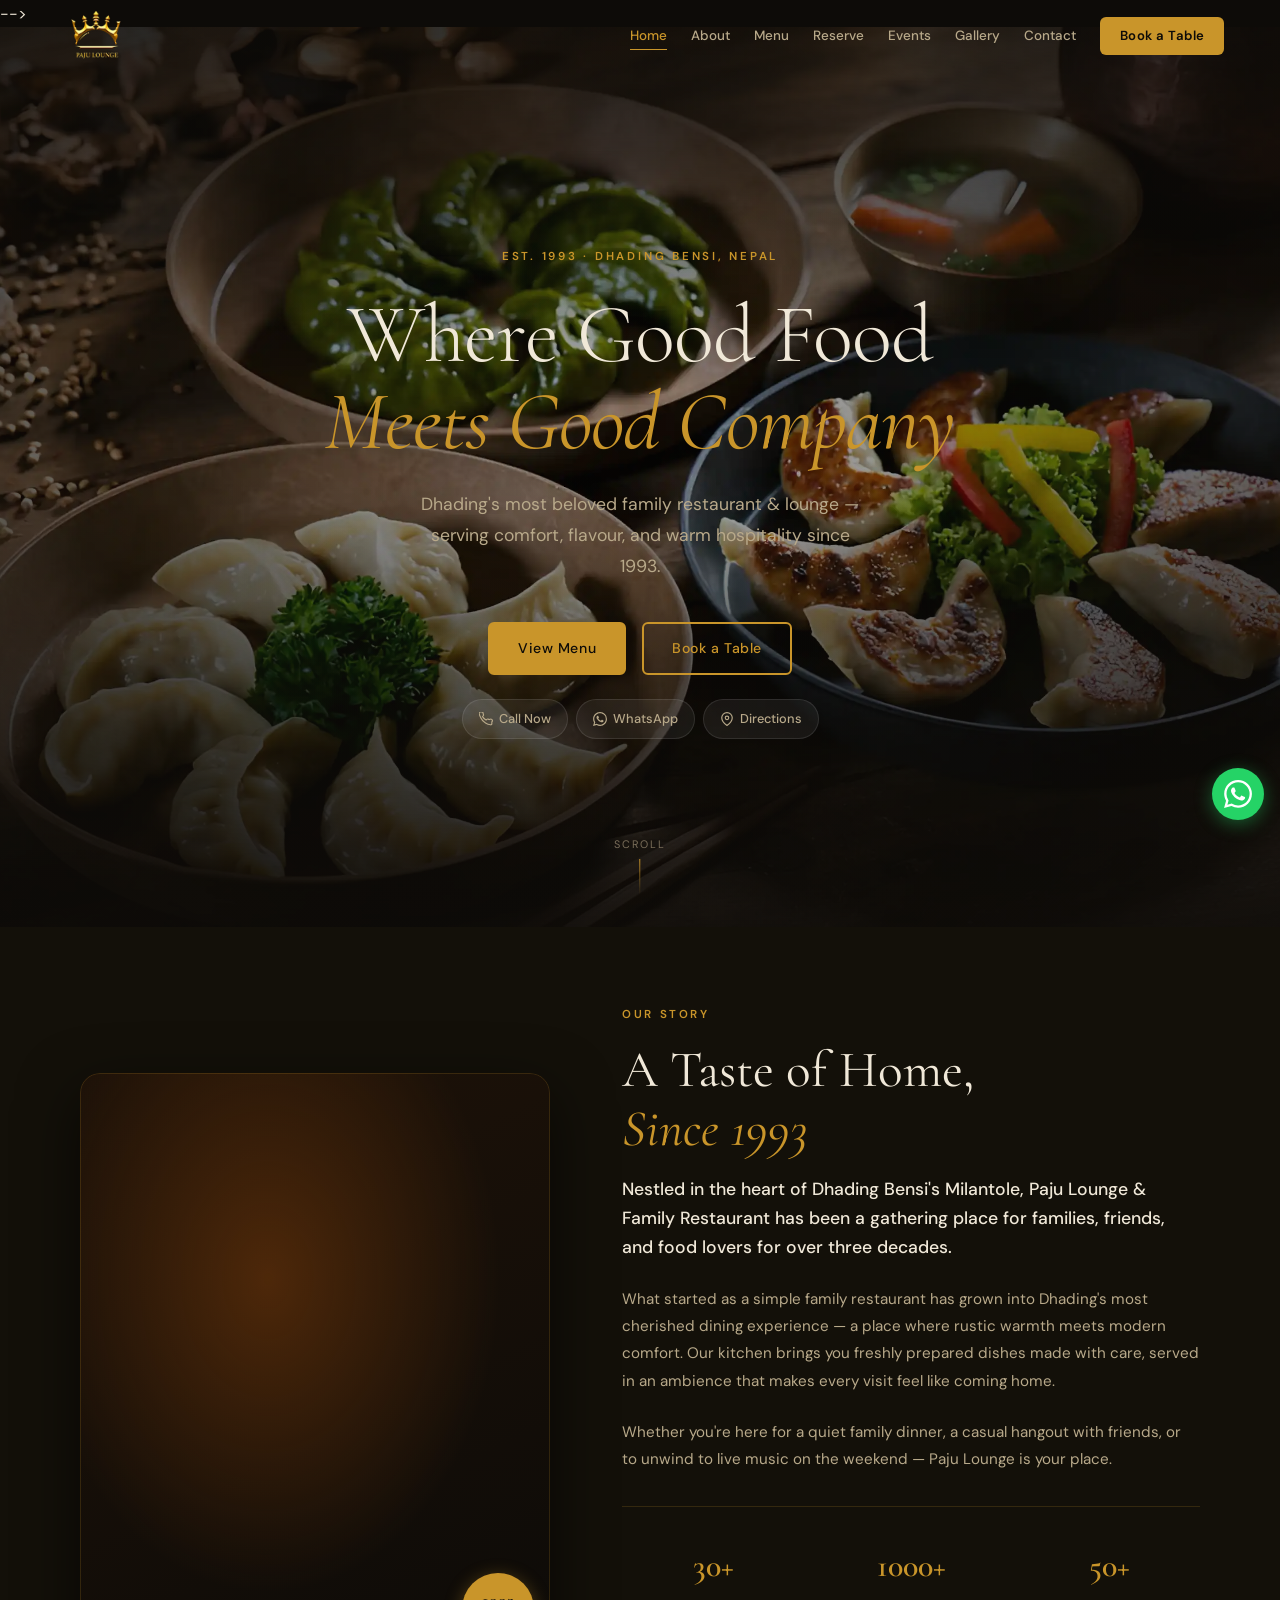
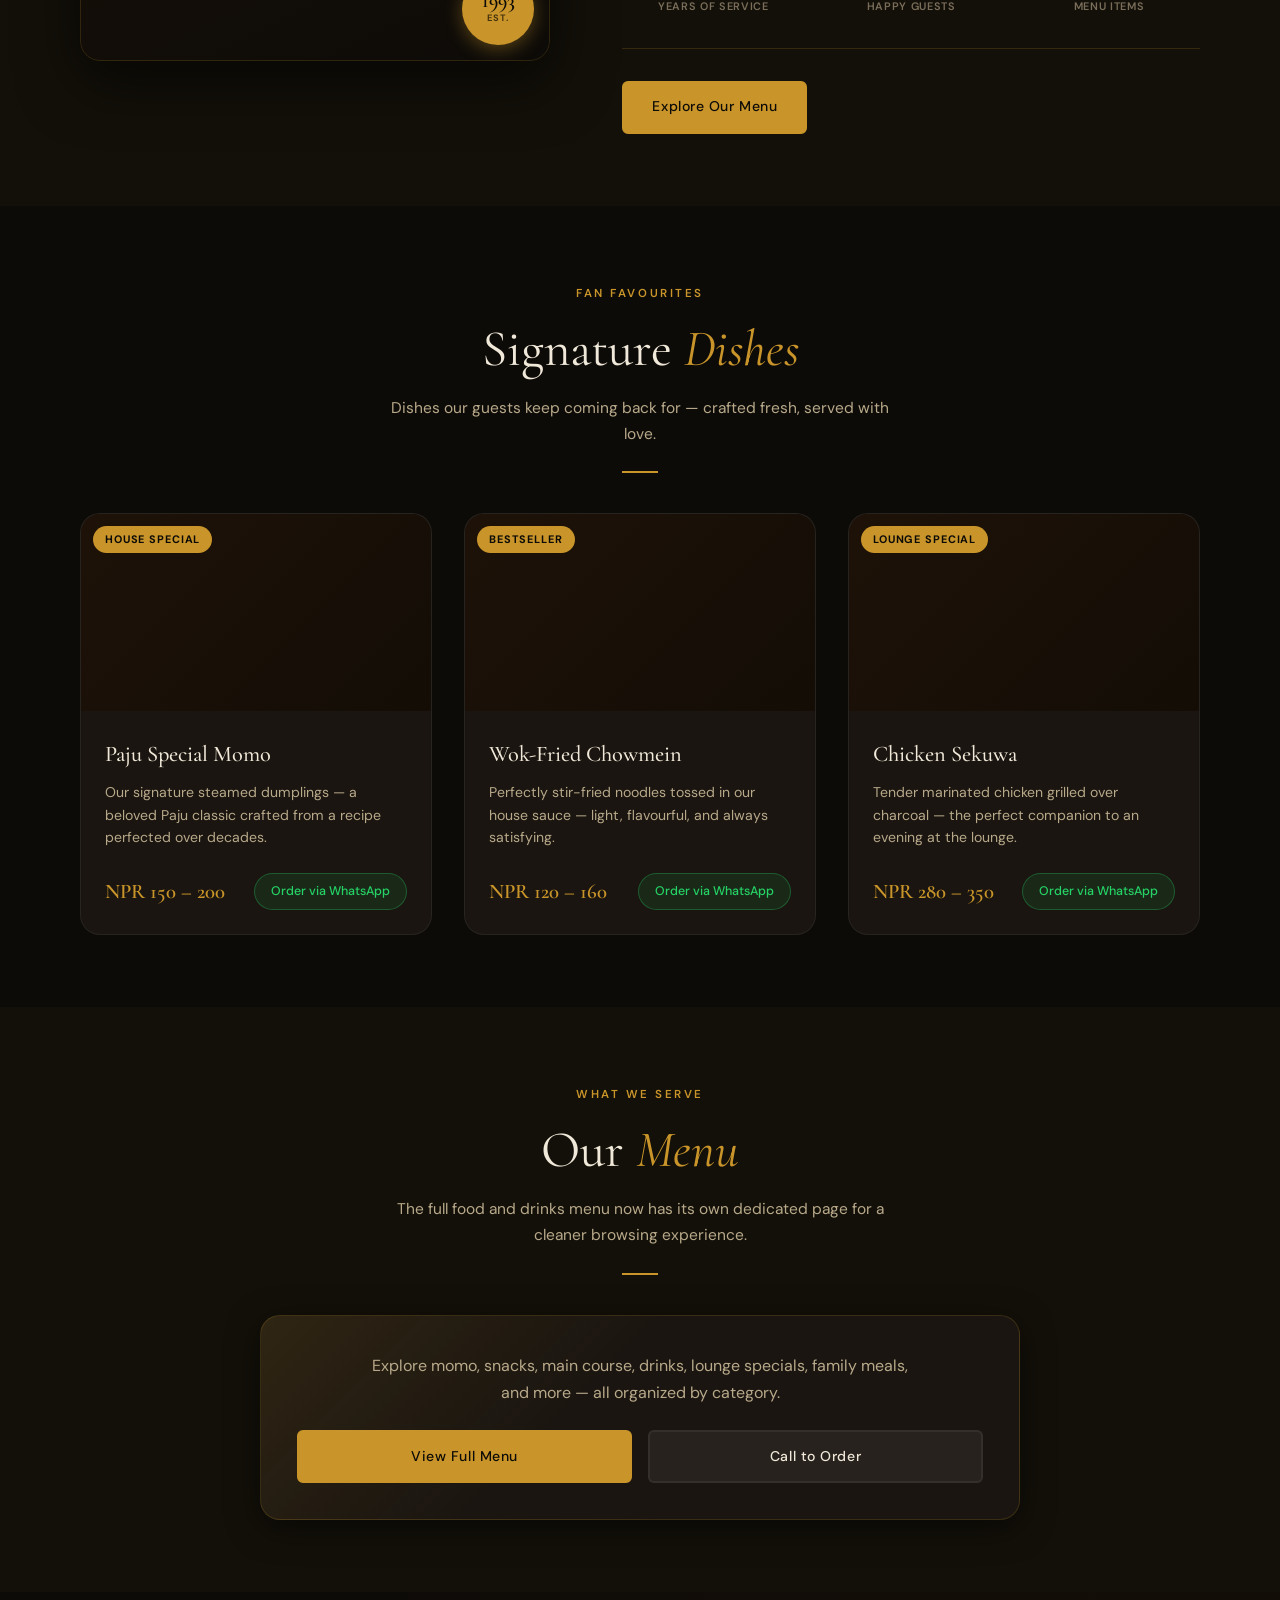
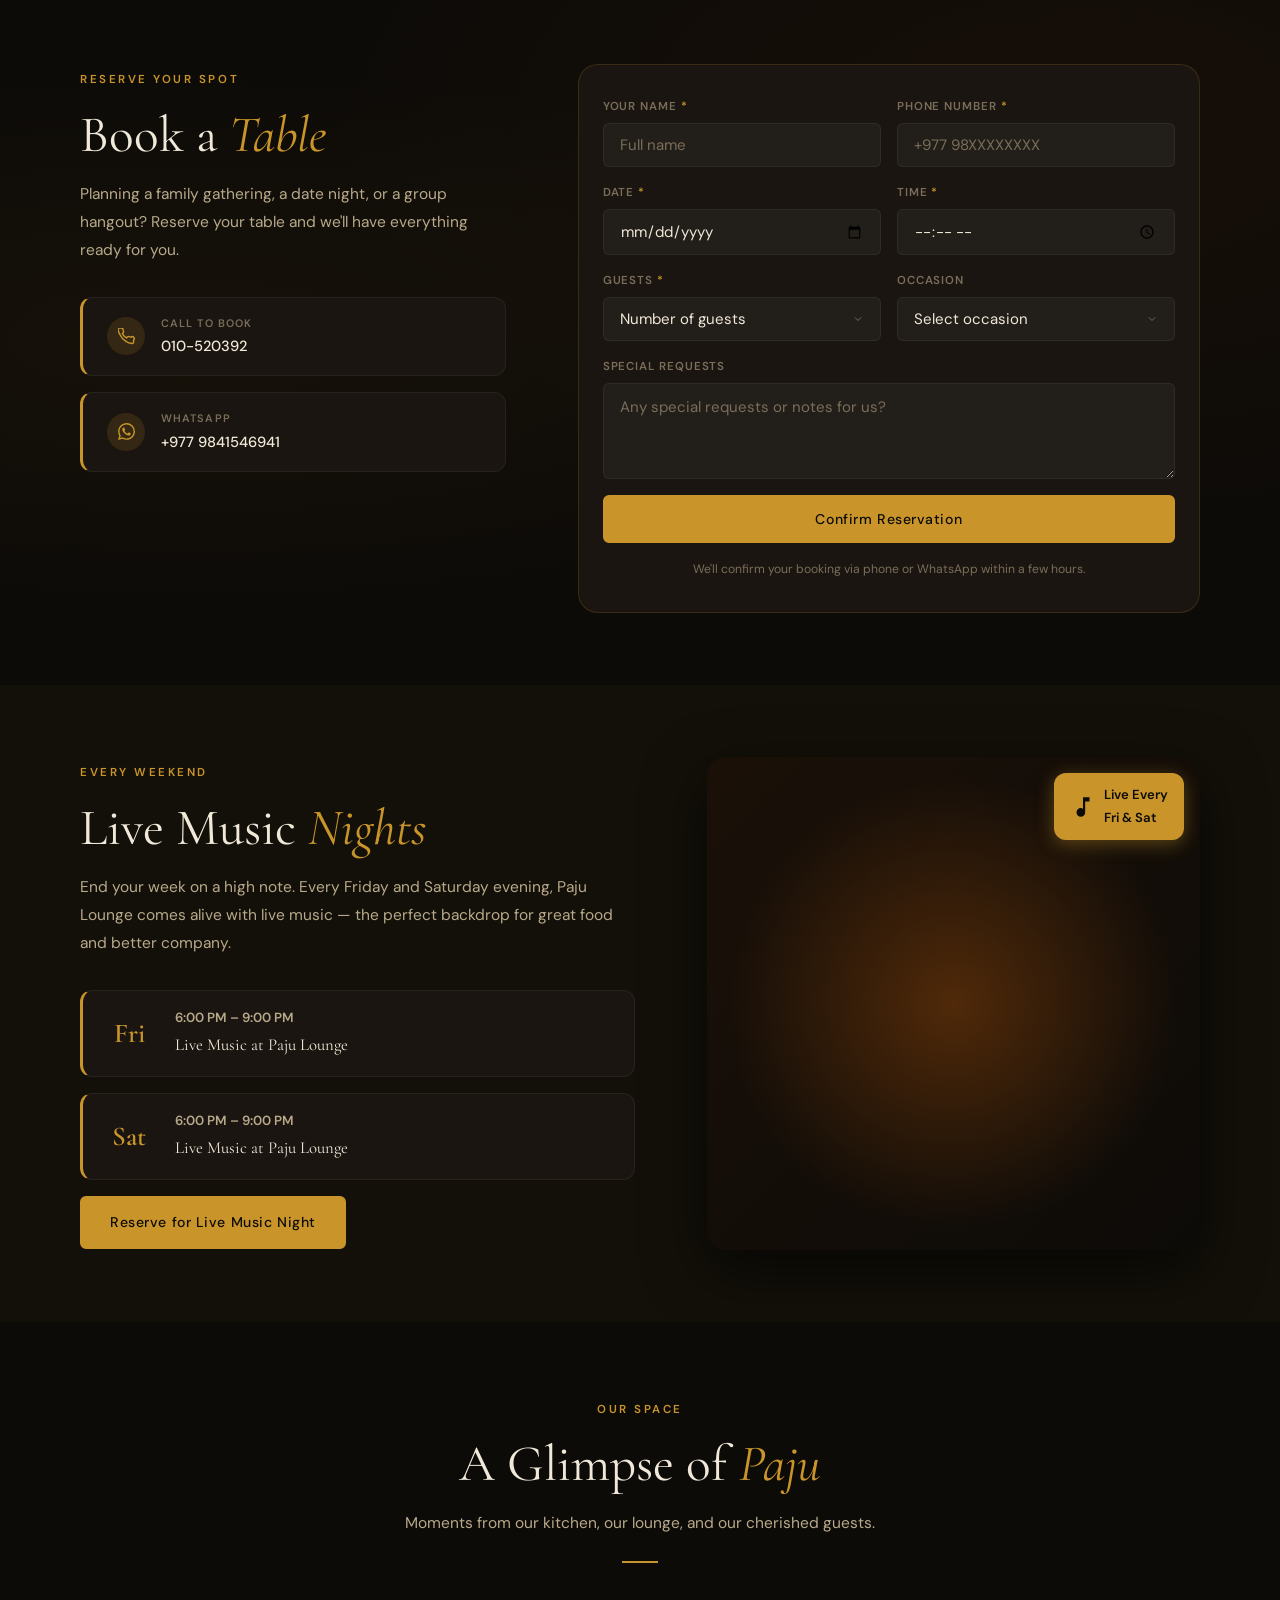
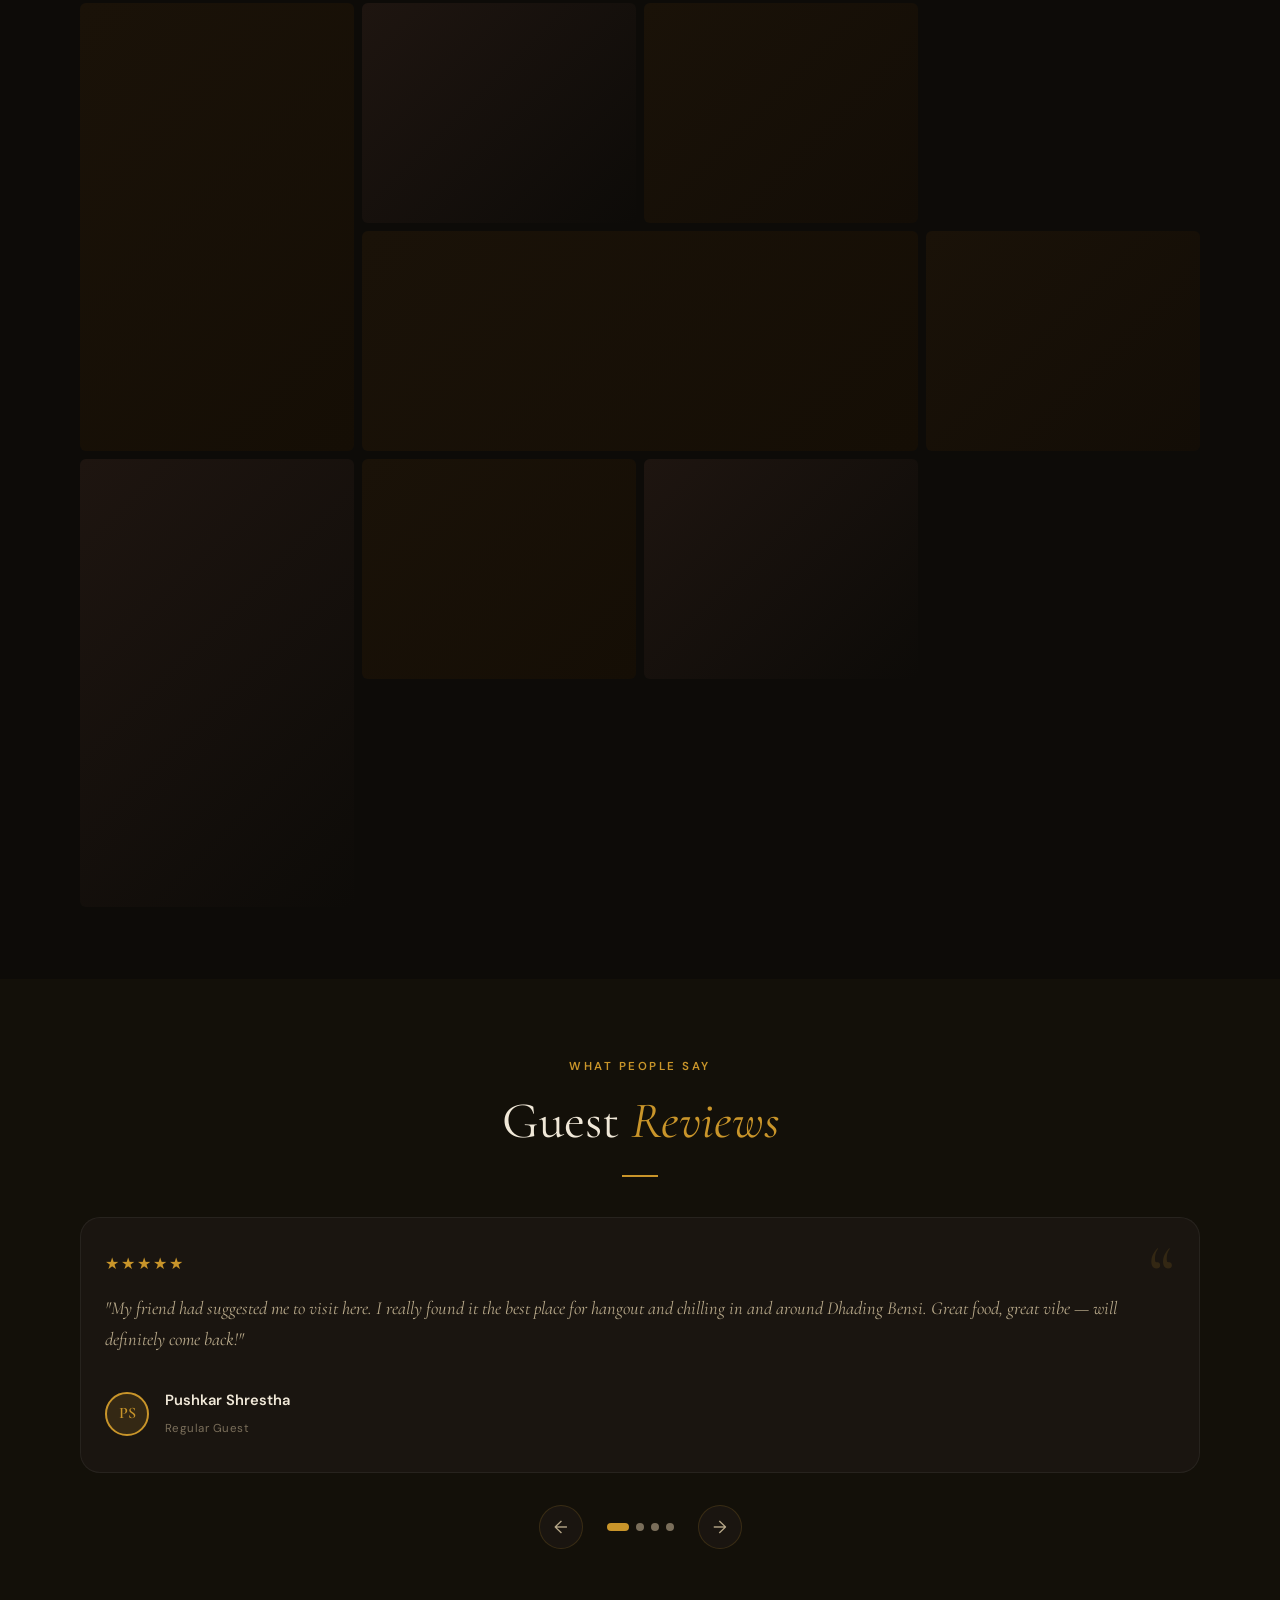
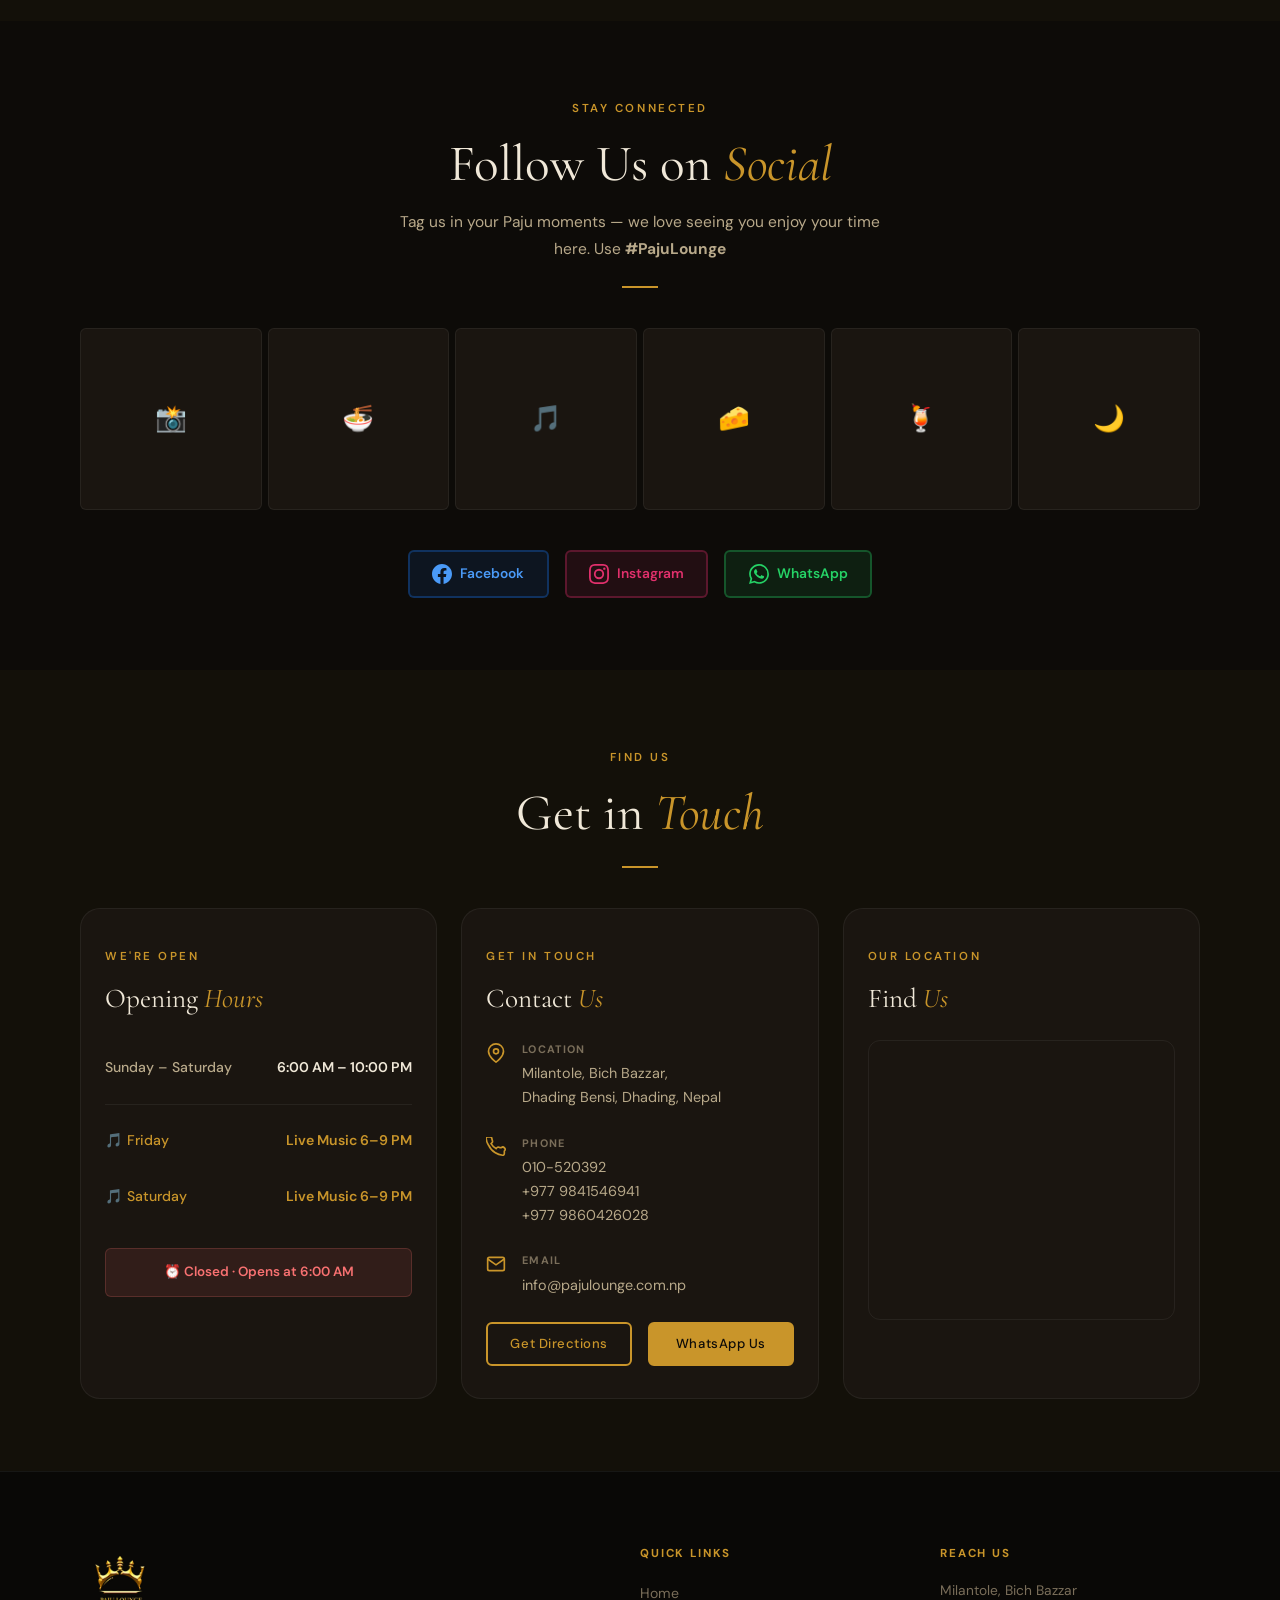
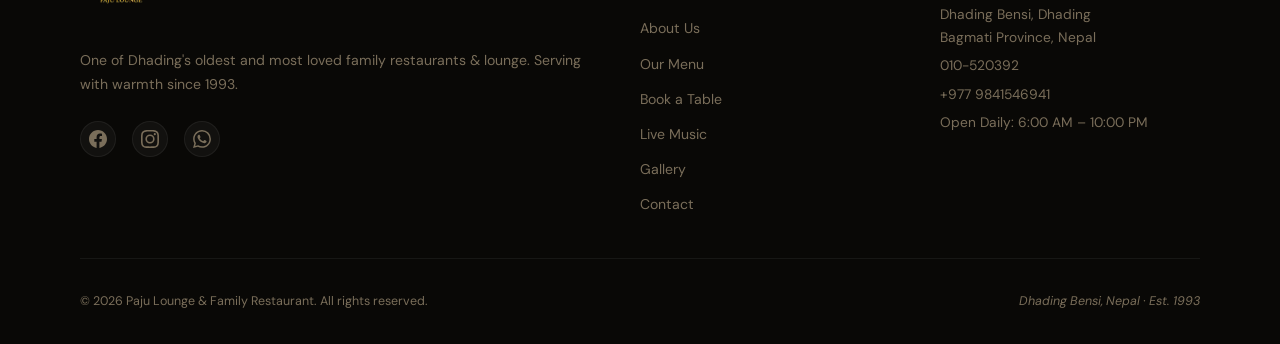
==== index.html @ 6b2f8adc "draft1" ====
<!doctype html>
<html lang="en">
  <head>
    <meta charset="UTF-8" />
    <meta name="viewport" content="width=device-width, initial-scale=1.0" />

    <!-- ═══ PRIMARY META ═══════════════════════════════════════ -->
    <title>Paju Lounge &amp; Family Restaurant | Dhading Bensi, Nepal</title>
    <meta
      name="description"
      content="Paju Lounge &amp; Family Restaurant — Dhading Bensi's most loved restaurant since 1993. Enjoy fresh momo, grilled specials, mocktails, and live music every Friday &amp; Saturday. Open daily 6 AM–10 PM."
    />
    <meta
      name="keywords"
      content="Paju Lounge, Paju Lounge Dhading, Dhading Bensi restaurant, best restaurant Dhading, family restaurant Nepal, momo Dhading Bensi, live music Dhading, lounge Dhading, restaurant near Dhading Besi, Paju restaurant Nepal"
    />
    <meta name="author" content="Paju Lounge &amp; Family Restaurant" />
    <meta
      name="robots"
      content="index, follow, max-image-preview:large, max-snippet:-1, max-video-preview:-1"
    />
    <meta name="googlebot" content="index, follow" />
    <link rel="canonical" href="https://pajulounge.com.np/" />

    <!-- ═══ GEO / LOCAL SEO ════════════════════════════════════ -->
    <meta name="geo.region" content="NP-BA" />
    <meta name="geo.placename" content="Dhading Bensi, Dhading, Nepal" />
    <meta name="geo.position" content="27.9120164;84.8929148" />
    <meta name="ICBM" content="27.9120164, 84.8929148" />

    <!-- ═══ OPEN GRAPH (Facebook, WhatsApp, LinkedIn) ══════════ -->
    <meta property="og:type" content="restaurant" />
    <meta
      property="og:site_name"
      content="Paju Lounge &amp; Family Restaurant"
    />
    <meta
      property="og:title"
      content="Paju Lounge &amp; Family Restaurant | Dhading Bensi, Nepal"
    />
    <meta
      property="og:description"
      content="Dhading Bensi's most loved restaurant since 1993. Fresh momo, grilled specials, mocktails &amp; live music every Friday &amp; Saturday. Open daily 6 AM–10 PM."
    />
    <meta property="og:url" content="https://pajulounge.com.np/" />
    <meta
      property="og:image"
      content="https://pajulounge.com.np/assets/logo/heromomo.webp"
    />
    <meta property="og:image:width" content="1200" />
    <meta property="og:image:height" content="630" />
    <meta
      property="og:image:alt"
      content="Paju Lounge &amp; Family Restaurant — fresh momo and food"
    />
    <meta property="og:locale" content="en_US" />

    <!-- ═══ TWITTER / X CARD ═══════════════════════════════════ -->
    <meta name="twitter:card" content="summary_large_image" />
    <meta
      name="twitter:title"
      content="Paju Lounge &amp; Family Restaurant | Dhading Bensi, Nepal"
    />
    <meta
      name="twitter:description"
      content="Dhading Bensi's most loved restaurant since 1993. Fresh momo, live music Fri &amp; Sat. Open daily 6 AM–10 PM."
    />
    <meta
      name="twitter:image"
      content="https://pajulounge.com.np/assets/logo/heromomo.webp"
    />
    <meta
      name="twitter:image:alt"
      content="Paju Lounge &amp; Family Restaurant food"
    />

    <!-- ═══ FAVICON ════════════════════════════════════════════ -->

    <link
      rel="apple-touch-icon"
      sizes="180x180"
      href="/assets/favicon/apple-touch-icon.png"
    />
    -->
    <link
      rel="icon"
      type="image/png"
      sizes="32x32"
      href="/assets/favicon/favicon-96x96.png"
    />
    <link
      rel="icon"
      type="image/png"
      sizes="16x16"
      href="/assets/favicon/favicon-96x96.png"
    />
    <link rel="manifest" href="/assets/favicon/site.webmanifest" />
    <meta name="theme-color" content="#c9952a" />

    <!-- ═══ STRUCTURED DATA — LOCAL BUSINESS + RESTAURANT ══════ -->
    <script type="application/ld+json">
      {
        "@context": "https://schema.org",
        "@type": ["Restaurant", "FoodEstablishment", "LocalBusiness"],
        "@id": "https://pajulounge.com.np/#restaurant",
        "name": "Paju Lounge & Family Restaurant",
        "alternateName": "Paju Lounge",
        "description": "One of Dhading Bensi's oldest and most loved family restaurants and lounges, established in 1993. Serving fresh momo, grilled specials, mocktails, and live music every Friday and Saturday.",
        "url": "https://pajulounge.com.np/",
        "logo": "https://pajulounge.com.np/assets/logo/PAJUGOLD.webp",
        "image": ["https://pajulounge.com.np/assets/logo/heromomo.webp"],
        "foundingDate": "1993",
        "priceRange": "NPR 40 - NPR 800",
        "currenciesAccepted": "NPR",
        "paymentAccepted": "Cash",
        "servesCuisine": ["Nepali", "Continental", "Chinese", "Fast Food"],
        "hasMenu": "https://pajulounge.com.np/menu.html",
        "telephone": ["+977-10-520392", "+977-9841546941", "+977-9860426028"],
        "email": "info@pajulounge.com.np",
        "address": {
          "@type": "PostalAddress",
          "streetAddress": "Milantole, Bich Bazzar",
          "addressLocality": "Dhading Bensi",
          "addressRegion": "Bagmati Province",
          "addressCountry": "NP",
          "postalCode": "45300"
        },
        "geo": {
          "@type": "GeoCoordinates",
          "latitude": 27.9120164,
          "longitude": 84.8929148
        },
        "openingHoursSpecification": [
          {
            "@type": "OpeningHoursSpecification",
            "dayOfWeek": [
              "Sunday",
              "Monday",
              "Tuesday",
              "Wednesday",
              "Thursday",
              "Friday",
              "Saturday"
            ],
            "opens": "06:00",
            "closes": "22:00"
          }
        ],
        "specialOpeningHoursSpecification": [
          {
            "@type": "OpeningHoursSpecification",
            "name": "Live Music Night",
            "dayOfWeek": ["Friday", "Saturday"],
            "opens": "18:00",
            "closes": "21:00"
          }
        ],
        "amenityFeature": [
          {
            "@type": "LocationFeatureSpecification",
            "name": "Live Music",
            "value": true
          },
          {
            "@type": "LocationFeatureSpecification",
            "name": "Lounge Area",
            "value": true
          },
          {
            "@type": "LocationFeatureSpecification",
            "name": "Family Friendly",
            "value": true
          },
          {
            "@type": "LocationFeatureSpecification",
            "name": "Outdoor Seating",
            "value": false
          },
          {
            "@type": "LocationFeatureSpecification",
            "name": "Hookah",
            "value": true
          },
          {
            "@type": "LocationFeatureSpecification",
            "name": "Takeaway",
            "value": true
          }
        ],
        "sameAs": [
          "https://www.facebook.com/pajuloungandfamilyrestaurant/",
          "https://www.instagram.com/pajulounge",
          "https://goo.gl/maps/ePEhKvPcNPyScgJG9"
        ],
        "aggregateRating": {
          "@type": "AggregateRating",
          "ratingValue": "4.5",
          "reviewCount": "4",
          "bestRating": "5",
          "worstRating": "1"
        },
        "review": [
          {
            "@type": "Review",
            "author": { "@type": "Person", "name": "Pushkar Shrestha" },
            "reviewRating": {
              "@type": "Rating",
              "ratingValue": "5",
              "bestRating": "5"
            },
            "reviewBody": "The best place for hangout and chilling in and around Dhading Bensi. Great food, great vibe."
          },
          {
            "@type": "Review",
            "author": { "@type": "Person", "name": "Kumar Dhakal" },
            "reviewRating": {
              "@type": "Rating",
              "ratingValue": "5",
              "bestRating": "5"
            },
            "reviewBody": "Awesome place, awesome food. The momo here is absolutely the best in Dhading!"
          },
          {
            "@type": "Review",
            "author": { "@type": "Person", "name": "Abanish Giri" },
            "reviewRating": {
              "@type": "Rating",
              "ratingValue": "5",
              "bestRating": "5"
            },
            "reviewBody": "Enjoyed the food and great service! The live music on Friday evenings is a lovely touch."
          },
          {
            "@type": "Review",
            "author": { "@type": "Person", "name": "Bijay Sharma" },
            "reviewRating": {
              "@type": "Rating",
              "ratingValue": "4",
              "bestRating": "5"
            },
            "reviewBody": "One of the best restaurants in Dhading Bensi. Food quality has been consistently great over the years."
          }
        ]
      }
    </script>

    <!-- ═══ BREADCRUMB STRUCTURED DATA ═══════════════════════ -->
    <script type="application/ld+json">
      {
        "@context": "https://schema.org",
        "@type": "BreadcrumbList",
        "itemListElement": [
          {
            "@type": "ListItem",
            "position": 1,
            "name": "Home",
            "item": "https://pajulounge.com.np/"
          }
        ]
      }
    </script>

    <!-- ═══ FONTS ══════════════════════════════════════════════ -->
    <link rel="preconnect" href="https://fonts.googleapis.com" />
    <link rel="preconnect" href="https://fonts.gstatic.com" crossorigin />
    <link
      href="https://fonts.googleapis.com/css2?family=Cormorant+Garamond:ital,wght@0,300;0,400;0,500;0,600;0,700;1,300;1,400;1,500&family=DM+Sans:opsz,wght@9..40,300;9..40,400;9..40,500;9..40,600&display=swap"
      rel="stylesheet"
    />
    <!-- Hero image preload for faster LCP -->
    <link
      rel="preload"
      as="image"
      href="./assets/logo/heromomo.webp"
      fetchpriority="high"
    />
    <link rel="stylesheet" href="style.css" />

    <!-- Web App Manifest -->
    <link rel="manifest" href="/site.webmanifest" />
    <meta name="theme-color" content="#c9952a" />

    <!-- ═══ FAQ STRUCTURED DATA ═══════════════════════════════ -->
    <!-- Google can display these Q&As directly in search results -->
    <script type="application/ld+json">
      {
        "@context": "https://schema.org",
        "@type": "FAQPage",
        "mainEntity": [
          {
            "@type": "Question",
            "name": "Where is Paju Lounge located?",
            "acceptedAnswer": {
              "@type": "Answer",
              "text": "Paju Lounge & Family Restaurant is located at Milantole, Bich Bazzar, Dhading Bensi, Dhading, Nepal — in the heart of the main bazaar area."
            }
          },
          {
            "@type": "Question",
            "name": "What are the opening hours of Paju Lounge?",
            "acceptedAnswer": {
              "@type": "Answer",
              "text": "Paju Lounge is open daily from 6:00 AM to 10:00 PM, seven days a week."
            }
          },
          {
            "@type": "Question",
            "name": "Does Paju Lounge have live music?",
            "acceptedAnswer": {
              "@type": "Answer",
              "text": "Yes! Paju Lounge features live music every Friday and Saturday evening from 6:00 PM to 9:00 PM."
            }
          },
          {
            "@type": "Question",
            "name": "How can I reserve a table at Paju Lounge?",
            "acceptedAnswer": {
              "@type": "Answer",
              "text": "You can reserve a table by calling 010-520392 or +977 9841546941, or by sending a WhatsApp message to +977 9841546941."
            }
          },
          {
            "@type": "Question",
            "name": "Does Paju Lounge offer takeaway?",
            "acceptedAnswer": {
              "@type": "Answer",
              "text": "Yes, Paju Lounge offers takeaway. You can order by calling 010-520392 or via WhatsApp at +977 9841546941."
            }
          },
          {
            "@type": "Question",
            "name": "What food does Paju Lounge serve?",
            "acceptedAnswer": {
              "@type": "Answer",
              "text": "Paju Lounge serves a wide variety of food including momo (steamed, fried, C-momo), chowmein, thukpa, grilled chicken, chicken sekuwa, khaja sets, mocktails, cold coffee, ice cream, and more."
            }
          },
          {
            "@type": "Question",
            "name": "How long has Paju Lounge been open?",
            "acceptedAnswer": {
              "@type": "Answer",
              "text": "Paju Lounge & Family Restaurant was established in 1993, making it one of the oldest and most loved restaurants in Dhading Bensi with over 30 years of service."
            }
          }
        ]
      }
    </script>
  </head>
  <body>
    <!-- ═══════════════════════════════════════════
       PAGE LOADER
  ═══════════════════════════════════════════ -->
    <div class="page-loader" id="pageLoader" aria-hidden="true" role="status">
      <div class="loader-inner">
        <div class="loader-food-ring">
          <div class="loader-icon" style="--i: 0; --start: 0deg">
            <span class="loader-icon-emoji" style="--i: 0; --start: 0deg"
              >🍜</span
            >
          </div>
          <div class="loader-icon" style="--i: 1; --start: 60deg">
            <span class="loader-icon-emoji" style="--i: 1; --start: 60deg"
              >🥟</span
            >
          </div>
          <div class="loader-icon" style="--i: 2; --start: 120deg">
            <span class="loader-icon-emoji" style="--i: 2; --start: 120deg"
              >🍗</span
            >
          </div>
          <div class="loader-icon" style="--i: 3; --start: 180deg">
            <span class="loader-icon-emoji" style="--i: 3; --start: 180deg"
              >🍹</span
            >
          </div>
          <div class="loader-icon" style="--i: 4; --start: 240deg">
            <span class="loader-icon-emoji" style="--i: 4; --start: 240deg"
              >🍕</span
            >
          </div>
          <div class="loader-icon" style="--i: 5; --start: 300deg">
            <span class="loader-icon-emoji" style="--i: 5; --start: 300deg"
              >🧆</span
            >
          </div>
        </div>
        <p class="loader-tagline">Preparing something delicious&hellip;</p>
      </div>
    </div>

    <!-- ═══════════════════════════════════════════
       NAVBAR
  ═══════════════════════════════════════════ -->
    <header class="navbar" id="navbar">
      <div class="nav-container">
        <a href="#home" class="nav-logo" aria-label="Paju Lounge Home">
          <img
            src="./assets/logo/PAJUGOLD.webp"
            alt="Paju Lounge"
            class="nav-logo-img"
          />
        </a>

        <nav class="nav-links" id="navLinks" aria-label="Main navigation">
          <a href="#home" class="nav-link">Home</a>
          <a href="#about" class="nav-link">About</a>
          <a href="menu.html" class="nav-link">Menu</a>
          <a href="#reserve" class="nav-link">Reserve</a>
          <a href="#events" class="nav-link">Events</a>
          <a href="#gallery" class="nav-link">Gallery</a>
          <a href="#contact" class="nav-link">Contact</a>
          <a href="#reserve" class="nav-cta-btn">Book a Table</a>
        </nav>

        <button
          class="hamburger"
          id="hamburger"
          aria-label="Open menu"
          aria-expanded="false"
          aria-controls="mobileNav"
        >
          <span></span><span></span><span></span>
        </button>
      </div>
    </header>

    <!-- Mobile Full-Screen Nav -->
    <div
      class="mobile-nav"
      id="mobileNav"
      aria-hidden="true"
      role="dialog"
      aria-label="Mobile navigation"
    >
      <button
        class="mobile-nav-close"
        id="mobileNavClose"
        aria-label="Close menu"
      >
        &#10005;
      </button>
      <nav class="mobile-nav-links" aria-label="Mobile navigation">
        <a href="#home" class="mobile-link">Home</a>
        <a href="#about" class="mobile-link">About</a>
        <a href="menu.html" class="mobile-link">Menu</a>
        <a href="#reserve" class="mobile-link">Reserve</a>
        <a href="#events" class="mobile-link">Events</a>
        <a href="#gallery" class="mobile-link">Gallery</a>
        <a href="#contact" class="mobile-link">Contact</a>
        <a href="#reserve" class="mobile-cta-btn">Book a Table</a>
      </nav>
    </div>

    <!-- ═══════════════════════════════════════════
       HERO
  ═══════════════════════════════════════════ -->
    <section class="hero" id="home">
      <div class="hero-bg">
        <div class="hero-img-placeholder" aria-hidden="true"></div>
        <img
          src="./assets/logo/heromomo.webp"
          alt="Paju Lounge food"
          class="hero-img"
          fetchpriority="high"
        />
      </div>
      <div class="hero-overlay" aria-hidden="true"></div>

      <div class="hero-content">
        <p class="hero-eyebrow anim-up">
          Est. 1993 &middot; Dhading Bensi, Nepal
        </p>
        <h1 class="hero-title anim-up anim-d1">
          Where Good Food<br /><em>Meets Good Company</em>
        </h1>
        <p class="hero-subtitle anim-up anim-d2">
          Dhading's most beloved family restaurant &amp; lounge — serving
          comfort, flavour, and warm hospitality since 1993.
        </p>
        <div class="hero-actions anim-up anim-d3">
          <a href="menu.html" class="btn btn-primary">View Menu</a>
          <a href="#reserve" class="btn btn-outline">Book a Table</a>
        </div>
        <div class="hero-quick-actions anim-up anim-d4">
          <a href="tel:+97710520392" class="quick-btn">
            <svg
              viewBox="0 0 24 24"
              fill="none"
              stroke="currentColor"
              stroke-width="2"
              aria-hidden="true"
            >
              <path
                d="M22 16.92v3a2 2 0 01-2.18 2 19.79 19.79 0 01-8.63-3.07A19.5 19.5 0 013.07 9.81 19.79 19.79 0 01.02 1.2 2 2 0 012 .02h3a2 2 0 012 1.72c.127.96.361 1.903.7 2.81a2 2 0 01-.45 2.11L6.09 7.91a16 16 0 006 6l1.27-1.27a2 2 0 012.11-.45c.907.339 1.85.573 2.81.7A2 2 0 0122 16.92z"
              />
            </svg>
            Call Now
          </a>
          <a
            href="https://wa.me/9779841546941"
            target="_blank"
            rel="noopener noreferrer"
            class="quick-btn quick-btn--wa"
          >
            <svg viewBox="0 0 24 24" fill="currentColor" aria-hidden="true">
              <path
                d="M17.472 14.382c-.297-.149-1.758-.867-2.03-.967-.273-.099-.471-.148-.67.15-.197.297-.767.966-.94 1.164-.173.199-.347.223-.644.075-.297-.15-1.255-.463-2.39-1.475-.883-.788-1.48-1.761-1.653-2.059-.173-.297-.018-.458.13-.606.134-.133.298-.347.446-.52.149-.174.198-.298.298-.497.099-.198.05-.371-.025-.52-.075-.149-.669-1.612-.916-2.207-.242-.579-.487-.5-.669-.51-.173-.008-.371-.01-.57-.01-.198 0-.52.074-.792.372-.272.297-1.04 1.016-1.04 2.479 0 1.462 1.065 2.875 1.213 3.074.149.198 2.096 3.2 5.077 4.487.709.306 1.262.489 1.694.625.712.227 1.36.195 1.871.118.571-.085 1.758-.719 2.006-1.413.248-.694.248-1.289.173-1.413-.074-.124-.272-.198-.57-.347m-5.421 7.403h-.004a9.87 9.87 0 01-5.031-1.378l-.361-.214-3.741.982.998-3.648-.235-.374a9.86 9.86 0 01-1.51-5.26c.001-5.45 4.436-9.884 9.888-9.884 2.64 0 5.122 1.03 6.988 2.898a9.825 9.825 0 012.893 6.994c-.003 5.45-4.437 9.884-9.885 9.884m8.413-18.297A11.815 11.815 0 0012.05 0C5.495 0 .16 5.335.157 11.892c0 2.096.547 4.142 1.588 5.945L.057 24l6.305-1.654a11.882 11.882 0 005.683 1.448h.005c6.554 0 11.890-5.335 11.893-11.893a11.821 11.821 0 00-3.48-8.413z"
              />
            </svg>
            WhatsApp
          </a>
          <a
            href="https://goo.gl/maps/ePEhKvPcNPyScgJG9"
            target="_blank"
            rel="noopener noreferrer"
            class="quick-btn"
          >
            <svg
              viewBox="0 0 24 24"
              fill="none"
              stroke="currentColor"
              stroke-width="2"
              aria-hidden="true"
            >
              <path d="M21 10c0 7-9 13-9 13s-9-6-9-13a9 9 0 0118 0z" />
              <circle cx="12" cy="10" r="3" />
            </svg>
            Directions
          </a>
        </div>
      </div>

      <div class="hero-scroll-hint" aria-hidden="true">
        <span>Scroll</span>
        <div class="scroll-line"></div>
      </div>
    </section>

    <!-- ═══════════════════════════════════════════
       ABOUT
  ═══════════════════════════════════════════ -->
    <section
      class="section about-section"
      id="about"
      aria-label="About Paju Lounge"
    >
      <div class="container">
        <div class="about-grid">
          <div class="about-image-col reveal-left">
            <div class="about-img-frame">
              <!--
              REPLACE: <img src="images/aboutbg.jpeg" alt="Paju Lounge interior" class="about-img" />
            -->
              <div class="about-img-placeholder" aria-hidden="true"></div>
              <div class="about-badge" aria-label="Established 1993">
                <span class="badge-year">1993</span>
                <span class="badge-label">Est.</span>
              </div>
            </div>
          </div>

          <div class="about-text-col reveal-right">
            <p class="section-eyebrow">Our Story</p>
            <h2 class="section-title">
              A Taste of Home,<br /><em>Since 1993</em>
            </h2>
            <p class="about-lead">
              Nestled in the heart of Dhading Bensi's Milantole, Paju Lounge
              &amp; Family Restaurant has been a gathering place for families,
              friends, and food lovers for over three decades.
            </p>
            <p class="about-body">
              What started as a simple family restaurant has grown into
              Dhading's most cherished dining experience — a place where rustic
              warmth meets modern comfort. Our kitchen brings you freshly
              prepared dishes made with care, served in an ambience that makes
              every visit feel like coming home.
            </p>
            <p class="about-body">
              Whether you're here for a quiet family dinner, a casual hangout
              with friends, or to unwind to live music on the weekend — Paju
              Lounge is your place.
            </p>
            <div class="about-stats">
              <div class="stat">
                <span class="stat-num" data-target="30">0</span
                ><span class="stat-suffix">+</span>
                <span class="stat-label">Years of Service</span>
              </div>
              <div class="stat">
                <span class="stat-num" data-target="1000">0</span
                ><span class="stat-suffix">+</span>
                <span class="stat-label">Happy Guests</span>
              </div>
              <div class="stat">
                <span class="stat-num" data-target="50">0</span
                ><span class="stat-suffix">+</span>
                <span class="stat-label">Menu Items</span>
              </div>
            </div>
            <a href="menu.html" class="btn btn-primary">Explore Our Menu</a>
          </div>
        </div>
      </div>
    </section>

    <!-- ═══════════════════════════════════════════
       SIGNATURE DISHES
  ═══════════════════════════════════════════ -->
    <section class="section signature-section" id="signature">
      <div class="container">
        <div class="section-header reveal-up">
          <p class="section-eyebrow">Fan Favourites</p>
          <h2 class="section-title">Signature <em>Dishes</em></h2>
          <p class="section-desc">
            Dishes our guests keep coming back for — crafted fresh, served with
            love.
          </p>
        </div>

        <div class="signature-grid">
          <article class="sig-card reveal-up anim-d1">
            <div class="sig-card-img">
              <!-- REPLACE: <img src="images/paju-momo.jpg" alt="Paju Special Momo" class="sig-img" /> -->
              <div class="sig-img-placeholder" aria-hidden="true"></div>
              <span class="sig-tag">House Special</span>
            </div>
            <div class="sig-card-body">
              <h3 class="sig-name">Paju Special Momo</h3>
              <p class="sig-desc">
                Our signature steamed dumplings — a beloved Paju classic crafted
                from a recipe perfected over decades.
              </p>
              <div class="sig-footer">
                <span class="sig-price">NPR 150 – 200</span>
                <a
                  href="https://wa.me/9779841546941?text=Hi!%20I%27d%20like%20to%20order%20Paju%20Special%20Momo."
                  target="_blank"
                  rel="noopener noreferrer"
                  class="sig-order-btn"
                  >Order via WhatsApp</a
                >
              </div>
            </div>
          </article>

          <article class="sig-card reveal-up anim-d2">
            <div class="sig-card-img">
              <!-- REPLACE: <img src="images/chowmein.jpg" alt="Wok-Fried Chowmein" class="sig-img" /> -->
              <div class="sig-img-placeholder" aria-hidden="true"></div>
              <span class="sig-tag">Bestseller</span>
            </div>
            <div class="sig-card-body">
              <h3 class="sig-name">Wok-Fried Chowmein</h3>
              <p class="sig-desc">
                Perfectly stir-fried noodles tossed in our house sauce — light,
                flavourful, and always satisfying.
              </p>
              <div class="sig-footer">
                <span class="sig-price">NPR 120 – 160</span>
                <a
                  href="https://wa.me/9779841546941?text=Hi!%20I%27d%20like%20to%20order%20Chowmein."
                  target="_blank"
                  rel="noopener noreferrer"
                  class="sig-order-btn"
                  >Order via WhatsApp</a
                >
              </div>
            </div>
          </article>

          <article class="sig-card reveal-up anim-d3">
            <div class="sig-card-img">
              <!-- REPLACE: <img src="images/sekuwa.jpg" alt="Chicken Sekuwa" class="sig-img" /> -->
              <div class="sig-img-placeholder" aria-hidden="true"></div>
              <span class="sig-tag">Lounge Special</span>
            </div>
            <div class="sig-card-body">
              <h3 class="sig-name">Chicken Sekuwa</h3>
              <p class="sig-desc">
                Tender marinated chicken grilled over charcoal — the perfect
                companion to an evening at the lounge.
              </p>
              <div class="sig-footer">
                <span class="sig-price">NPR 280 – 350</span>
                <a
                  href="https://wa.me/9779841546941?text=Hi!%20I%27d%20like%20to%20order%20Chicken%20Sekuwa."
                  target="_blank"
                  rel="noopener noreferrer"
                  class="sig-order-btn"
                  >Order via WhatsApp</a
                >
              </div>
            </div>
          </article>
        </div>
      </div>
    </section>

    <!-- ═══════════════════════════════════════════
       MENU PREVIEW
  ═══════════════════════════════════════════ -->
    <section class="section menu-section menu-teaser-section" id="menu">
      <div class="container">
        <div class="section-header reveal-up">
          <p class="section-eyebrow">What We Serve</p>
          <h2 class="section-title">Our <em>Menu</em></h2>
          <p class="section-desc">
            The full food and drinks menu now has its own dedicated page for a
            cleaner browsing experience.
          </p>
        </div>

        <div class="menu-teaser-card reveal-up">
          <p>
            Explore momo, snacks, main course, drinks, lounge specials, family
            meals, and more — all organized by category.
          </p>
          <div class="menu-cta-btns">
            <a href="menu.html" class="btn btn-primary">View Full Menu</a>
            <a href="tel:+97710520392" class="btn btn-ghost">Call to Order</a>
          </div>
        </div>
      </div>
    </section>

    <!-- ═══════════════════════════════════════════
       RESERVATION
  ═══════════════════════════════════════════ -->
    <section class="section reserve-section" id="reserve">
      <div class="reserve-bg-overlay" aria-hidden="true"></div>
      <div class="container">
        <div class="reserve-grid">
          <div class="reserve-info reveal-left">
            <p class="section-eyebrow">Reserve Your Spot</p>
            <h2 class="section-title">Book a <em>Table</em></h2>
            <p class="reserve-desc">
              Planning a family gathering, a date night, or a group hangout?
              Reserve your table and we'll have everything ready for you.
            </p>
            <div class="reserve-contact-options">
              <a href="tel:+97710520392" class="reserve-contact-item">
                <div class="rc-icon" aria-hidden="true">
                  <svg
                    viewBox="0 0 24 24"
                    fill="none"
                    stroke="currentColor"
                    stroke-width="2"
                  >
                    <path
                      d="M22 16.92v3a2 2 0 01-2.18 2 19.79 19.79 0 01-8.63-3.07A19.5 19.5 0 013.07 9.81 19.79 19.79 0 01.02 1.2 2 2 0 012 .02h3a2 2 0 012 1.72c.127.96.361 1.903.7 2.81a2 2 0 01-.45 2.11L6.09 7.91a16 16 0 006 6l1.27-1.27a2 2 0 012.11-.45c.907.339 1.85.573 2.81.7A2 2 0 0122 16.92z"
                    />
                  </svg>
                </div>
                <div>
                  <span class="rc-label">Call to Book</span>
                  <span class="rc-value">010-520392</span>
                </div>
              </a>
              <a
                href="https://wa.me/9779841546941?text=Hi!%20I%27d%20like%20to%20book%20a%20table%20at%20Paju%20Lounge."
                target="_blank"
                rel="noopener noreferrer"
                class="reserve-contact-item"
              >
                <div class="rc-icon" aria-hidden="true">
                  <svg viewBox="0 0 24 24" fill="currentColor">
                    <path
                      d="M17.472 14.382c-.297-.149-1.758-.867-2.03-.967-.273-.099-.471-.148-.67.15-.197.297-.767.966-.94 1.164-.173.199-.347.223-.644.075-.297-.15-1.255-.463-2.39-1.475-.883-.788-1.48-1.761-1.653-2.059-.173-.297-.018-.458.13-.606.134-.133.298-.347.446-.52.149-.174.198-.298.298-.497.099-.198.05-.371-.025-.52-.075-.149-.669-1.612-.916-2.207-.242-.579-.487-.5-.669-.51-.173-.008-.371-.01-.57-.01-.198 0-.52.074-.792.372-.272.297-1.04 1.016-1.04 2.479 0 1.462 1.065 2.875 1.213 3.074.149.198 2.096 3.2 5.077 4.487.709.306 1.262.489 1.694.625.712.227 1.36.195 1.871.118.571-.085 1.758-.719 2.006-1.413.248-.694.248-1.289.173-1.413-.074-.124-.272-.198-.57-.347m-5.421 7.403h-.004a9.87 9.87 0 01-5.031-1.378l-.361-.214-3.741.982.998-3.648-.235-.374a9.86 9.86 0 01-1.51-5.26c.001-5.45 4.436-9.884 9.888-9.884 2.64 0 5.122 1.03 6.988 2.898a9.825 9.825 0 012.893 6.994c-.003 5.45-4.437 9.884-9.885 9.884m8.413-18.297A11.815 11.815 0 0012.05 0C5.495 0 .16 5.335.157 11.892c0 2.096.547 4.142 1.588 5.945L.057 24l6.305-1.654a11.882 11.882 0 005.683 1.448h.005c6.554 0 11.890-5.335 11.893-11.893a11.821 11.821 0 00-3.48-8.413z"
                    />
                  </svg>
                </div>
                <div>
                  <span class="rc-label">WhatsApp</span>
                  <span class="rc-value">+977 9841546941</span>
                </div>
              </a>
            </div>
          </div>

          <div class="reserve-form-col reveal-right">
            <!--
            FORM CONNECTION:
            Option A — Formspree (easiest): sign up at formspree.io, replace action="#" with your endpoint URL, remove JS preventDefault.
            Option B — EmailJS: add their SDK, call emailjs.sendForm() in script.js.
            Option C — WhatsApp fallback: uncomment the wa redirect in script.js handleFormSubmit().
          -->
            <form
              class="reserve-form"
              id="reserveForm"
              action="#"
              method="POST"
              novalidate
            >
              <div class="form-row">
                <div class="form-group">
                  <label for="guestName"
                    >Your Name <span aria-hidden="true">*</span></label
                  >
                  <input
                    type="text"
                    id="guestName"
                    name="name"
                    placeholder="Full name"
                    autocomplete="name"
                    required
                  />
                </div>
                <div class="form-group">
                  <label for="guestPhone"
                    >Phone Number <span aria-hidden="true">*</span></label
                  >
                  <input
                    type="tel"
                    id="guestPhone"
                    name="phone"
                    placeholder="+977 98XXXXXXXX"
                    autocomplete="tel"
                    required
                  />
                </div>
              </div>
              <div class="form-row">
                <div class="form-group">
                  <label for="resDate"
                    >Date <span aria-hidden="true">*</span></label
                  >
                  <input type="date" id="resDate" name="date" required />
                </div>
                <div class="form-group">
                  <label for="resTime"
                    >Time <span aria-hidden="true">*</span></label
                  >
                  <input type="time" id="resTime" name="time" required />
                </div>
              </div>
              <div class="form-row">
                <div class="form-group">
                  <label for="guestCount"
                    >Guests <span aria-hidden="true">*</span></label
                  >
                  <select id="guestCount" name="guests" required>
                    <option value="" disabled selected>Number of guests</option>
                    <option value="1">1 person</option>
                    <option value="2">2 people</option>
                    <option value="3-4">3–4 people</option>
                    <option value="5-6">5–6 people</option>
                    <option value="7-10">7–10 people</option>
                    <option value="10+">10+ people (group)</option>
                  </select>
                </div>
                <div class="form-group">
                  <label for="occasion">Occasion</label>
                  <select id="occasion" name="occasion">
                    <option value="" disabled selected>Select occasion</option>
                    <option value="casual">Casual Dining</option>
                    <option value="birthday">Birthday</option>
                    <option value="family">Family Gathering</option>
                    <option value="friends">Friends Hangout</option>
                    <option value="livemusic">Live Music Night</option>
                    <option value="other">Other</option>
                  </select>
                </div>
              </div>
              <div class="form-group form-group--full">
                <label for="resMessage">Special Requests</label>
                <textarea
                  id="resMessage"
                  name="message"
                  rows="3"
                  placeholder="Any special requests or notes for us?"
                ></textarea>
              </div>
              <button type="submit" class="btn btn-primary btn-full">
                Confirm Reservation
              </button>
              <p class="form-note">
                We'll confirm your booking via phone or WhatsApp within a few
                hours.
              </p>
            </form>
          </div>
        </div>
      </div>
    </section>

    <!-- ═══════════════════════════════════════════
       EVENTS / LIVE MUSIC
  ═══════════════════════════════════════════ -->
    <section class="section events-section" id="events">
      <div class="container">
        <div class="events-grid">
          <div class="events-text reveal-left">
            <p class="section-eyebrow">Every Weekend</p>
            <h2 class="section-title">Live Music <em>Nights</em></h2>
            <p class="events-desc">
              End your week on a high note. Every Friday and Saturday evening,
              Paju Lounge comes alive with live music — the perfect backdrop for
              great food and better company.
            </p>
            <div class="event-card">
              <div class="event-day" aria-label="Friday">Fri</div>
              <div class="event-info">
                <span class="event-time">6:00 PM – 9:00 PM</span>
                <span class="event-name">Live Music at Paju Lounge</span>
              </div>
            </div>
            <div class="event-card">
              <div class="event-day" aria-label="Saturday">Sat</div>
              <div class="event-info">
                <span class="event-time">6:00 PM – 9:00 PM</span>
                <span class="event-name">Live Music at Paju Lounge</span>
              </div>
            </div>
            <a href="#reserve" class="btn btn-primary events-cta"
              >Reserve for Live Music Night</a
            >
          </div>

          <div class="events-visual reveal-right">
            <div class="music-visual">
              <!--
              REPLACE: <img src="images/live-music.jpg" alt="Live music at Paju Lounge" class="events-img" />
            -->
              <div class="events-img-placeholder" aria-hidden="true"></div>
              <div
                class="music-badge"
                aria-label="Live every Friday and Saturday"
              >
                <svg
                  viewBox="0 0 24 24"
                  fill="currentColor"
                  width="26"
                  height="26"
                  aria-hidden="true"
                >
                  <path
                    d="M12 3v10.55c-.59-.34-1.27-.55-2-.55-2.21 0-4 1.79-4 4s1.79 4 4 4 4-1.79 4-4V7h4V3h-6z"
                  />
                </svg>
                <span>Live Every<br />Fri &amp; Sat</span>
              </div>
            </div>
          </div>
        </div>
      </div>
    </section>

    <!-- ═══════════════════════════════════════════
       GALLERY
  ═══════════════════════════════════════════ -->
    <section class="section gallery-section" id="gallery">
      <div class="container">
        <div class="section-header reveal-up">
          <p class="section-eyebrow">Our Space</p>
          <h2 class="section-title">A Glimpse of <em>Paju</em></h2>
          <p class="section-desc">
            Moments from our kitchen, our lounge, and our cherished guests.
          </p>
        </div>

        <!--
        GALLERY — Replace each .gallery-placeholder with:
        <img src="images/gallery-N.jpg" alt="Description" class="gallery-img" loading="lazy" />
        Recommended photos: food shots, interior, live music nights, happy guests.
      -->
        <div class="gallery-masonry" id="galleryGrid">
          <div class="gallery-item gallery-item--tall reveal-up anim-d1">
            <div class="gallery-placeholder" aria-hidden="true"></div>
            <div class="gallery-caption"><span>Paju Lounge</span></div>
          </div>
          <div class="gallery-item reveal-up anim-d2">
            <div class="gallery-placeholder" aria-hidden="true"></div>
            <div class="gallery-caption"><span>Our Signature Momo</span></div>
          </div>
          <div class="gallery-item reveal-up anim-d2">
            <div class="gallery-placeholder" aria-hidden="true"></div>
            <div class="gallery-caption"><span>Lounge Vibes</span></div>
          </div>
          <div class="gallery-item gallery-item--wide reveal-up anim-d3">
            <div class="gallery-placeholder" aria-hidden="true"></div>
            <div class="gallery-caption"><span>Our Dining Space</span></div>
          </div>
          <div class="gallery-item reveal-up anim-d3">
            <div class="gallery-placeholder" aria-hidden="true"></div>
            <div class="gallery-caption"><span>Live Music Night</span></div>
          </div>
          <div class="gallery-item gallery-item--tall reveal-up anim-d4">
            <div class="gallery-placeholder" aria-hidden="true"></div>
            <div class="gallery-caption">
              <span>Fresh From Our Kitchen</span>
            </div>
          </div>
          <div class="gallery-item reveal-up anim-d4">
            <div class="gallery-placeholder" aria-hidden="true"></div>
            <div class="gallery-caption"><span>Happy Guests</span></div>
          </div>
          <div class="gallery-item reveal-up anim-d4">
            <div class="gallery-placeholder" aria-hidden="true"></div>
            <div class="gallery-caption"><span>Grilled Specials</span></div>
          </div>
        </div>
      </div>
    </section>

    <!-- ═══════════════════════════════════════════
       TESTIMONIALS
  ═══════════════════════════════════════════ -->
    <section
      class="section testimonials-section"
      id="testimonials"
      aria-label="Customer Reviews"
    >
      <div class="container">
        <div class="section-header reveal-up">
          <p class="section-eyebrow">What People Say</p>
          <h2 class="section-title">Guest <em>Reviews</em></h2>
        </div>

        <div class="reviews-carousel" id="reviewsCarousel">
          <div class="reviews-track" id="reviewsTrack" aria-live="polite">
            <div class="review-card" role="article">
              <div class="review-stars" aria-label="5 stars">
                &#9733;&#9733;&#9733;&#9733;&#9733;
              </div>
              <blockquote class="review-text">
                "My friend had suggested me to visit here. I really found it the
                best place for hangout and chilling in and around Dhading Bensi.
                Great food, great vibe — will definitely come back!"
              </blockquote>
              <div class="review-author">
                <div class="review-avatar" aria-hidden="true">PS</div>
                <div>
                  <span class="review-name">Pushkar Shrestha</span>
                  <span class="review-tag">Regular Guest</span>
                </div>
              </div>
            </div>

            <div class="review-card" role="article">
              <div class="review-stars" aria-label="5 stars">
                &#9733;&#9733;&#9733;&#9733;&#9733;
              </div>
              <blockquote class="review-text">
                "Awesome place, awesome food. The ambience is really nice and
                the staff are very friendly. The momo here is absolutely the
                best in Dhading!"
              </blockquote>
              <div class="review-author">
                <div class="review-avatar" aria-hidden="true">KD</div>
                <div>
                  <span class="review-name">Kumar Dhakal</span>
                  <span class="review-tag">Food Lover</span>
                </div>
              </div>
            </div>

            <div class="review-card" role="article">
              <div class="review-stars" aria-label="5 stars">
                &#9733;&#9733;&#9733;&#9733;&#9733;
              </div>
              <blockquote class="review-text">
                "Enjoyed the food and great service! The live music on Friday
                evenings is a lovely touch — it really adds to the whole
                experience. Highly recommend!"
              </blockquote>
              <div class="review-author">
                <div class="review-avatar" aria-hidden="true">AG</div>
                <div>
                  <span class="review-name">Abanish Giri</span>
                  <span class="review-tag">Verified Guest</span>
                </div>
              </div>
            </div>

            <div class="review-card" role="article">
              <div class="review-stars" aria-label="4 stars">
                &#9733;&#9733;&#9733;&#9733;&#9734;
              </div>
              <blockquote class="review-text">
                "One of the best restaurants in Dhading Bensi. Been coming here
                since I was a kid — the food quality has been consistently great
                over the years. A true institution."
              </blockquote>
              <div class="review-author">
                <div class="review-avatar" aria-hidden="true">BS</div>
                <div>
                  <span class="review-name">Bijay Sharma</span>
                  <span class="review-tag">Long-time Regular</span>
                </div>
              </div>
            </div>
          </div>

          <div class="carousel-controls">
            <button
              class="carousel-btn"
              id="prevReview"
              aria-label="Previous review"
              type="button"
            >
              &#8592;
            </button>
            <div
              class="carousel-dots"
              id="carouselDots"
              role="tablist"
              aria-label="Review navigation"
            ></div>
            <button
              class="carousel-btn"
              id="nextReview"
              aria-label="Next review"
              type="button"
            >
              &#8594;
            </button>
          </div>
        </div>
      </div>
    </section>

    <!-- ═══════════════════════════════════════════
       SOCIAL MEDIA
  ═══════════════════════════════════════════ -->
    <section class="section social-section" id="social">
      <div class="container">
        <div class="section-header reveal-up">
          <p class="section-eyebrow">Stay Connected</p>
          <h2 class="section-title">Follow Us on <em>Social</em></h2>
          <p class="section-desc">
            Tag us in your Paju moments — we love seeing you enjoy your time
            here. Use <strong>#PajuLounge</strong>
          </p>
        </div>

        <!--
        REPLACE each .social-post with:
        <a href="INSTAGRAM_POST_URL" target="_blank" rel="noopener noreferrer" class="social-post">
          <img src="images/social-N.jpg" alt="Caption" class="social-post-img" loading="lazy" />
        </a>
      -->
        <div class="social-grid reveal-up" aria-label="Social media posts">
          <div class="social-post">
            <div class="social-post-inner">
              <span aria-hidden="true">&#128248;</span>
            </div>
          </div>
          <div class="social-post">
            <div class="social-post-inner">
              <span aria-hidden="true">&#127836;</span>
            </div>
          </div>
          <div class="social-post">
            <div class="social-post-inner">
              <span aria-hidden="true">&#127925;</span>
            </div>
          </div>
          <div class="social-post">
            <div class="social-post-inner">
              <span aria-hidden="true">&#129472;</span>
            </div>
          </div>
          <div class="social-post">
            <div class="social-post-inner">
              <span aria-hidden="true">&#127865;</span>
            </div>
          </div>
          <div class="social-post">
            <div class="social-post-inner">
              <span aria-hidden="true">&#127769;</span>
            </div>
          </div>
        </div>

        <div class="social-links reveal-up">
          <a
            href="https://www.facebook.com/pajuloungandfamilyrestaurant/"
            target="_blank"
            rel="noopener noreferrer"
            class="social-link-btn social-link-btn--fb"
          >
            <svg
              viewBox="0 0 24 24"
              fill="currentColor"
              width="20"
              height="20"
              aria-hidden="true"
            >
              <path
                d="M24 12.073c0-6.627-5.373-12-12-12s-12 5.373-12 12c0 5.99 4.388 10.954 10.125 11.854v-8.385H7.078v-3.47h3.047V9.43c0-3.007 1.792-4.669 4.533-4.669 1.312 0 2.686.235 2.686.235v2.953H15.83c-1.491 0-1.956.925-1.956 1.874v2.25h3.328l-.532 3.47h-2.796v8.385C19.612 23.027 24 18.062 24 12.073z"
              />
            </svg>
            Facebook
          </a>
          <a
            href="https://www.instagram.com/pajulounge"
            target="_blank"
            rel="noopener noreferrer"
            class="social-link-btn social-link-btn--ig"
          >
            <svg
              viewBox="0 0 24 24"
              fill="currentColor"
              width="20"
              height="20"
              aria-hidden="true"
            >
              <path
                d="M12 2.163c3.204 0 3.584.012 4.85.07 3.252.148 4.771 1.691 4.919 4.919.058 1.265.069 1.645.069 4.849 0 3.205-.012 3.584-.069 4.849-.149 3.225-1.664 4.771-4.919 4.919-1.266.058-1.644.07-4.85.07-3.204 0-3.584-.012-4.849-.07-3.26-.149-4.771-1.699-4.919-4.92-.058-1.265-.07-1.644-.07-4.849 0-3.204.013-3.583.07-4.849.149-3.227 1.664-4.771 4.919-4.919 1.266-.057 1.645-.069 4.849-.069zM12 0C8.741 0 8.333.014 7.053.072 2.695.272.273 2.69.073 7.052.014 8.333 0 8.741 0 12c0 3.259.014 3.668.072 4.948.2 4.358 2.618 6.78 6.98 6.98C8.333 23.986 8.741 24 12 24c3.259 0 3.668-.014 4.948-.072 4.354-.2 6.782-2.618 6.979-6.98.059-1.28.073-1.689.073-4.948 0-3.259-.014-3.667-.072-4.947-.196-4.354-2.617-6.78-6.979-6.98C15.668.014 15.259 0 12 0zm0 5.838a6.162 6.162 0 100 12.324 6.162 6.162 0 000-12.324zM12 16a4 4 0 110-8 4 4 0 010 8zm6.406-11.845a1.44 1.44 0 100 2.881 1.44 1.44 0 000-2.881z"
              />
            </svg>
            Instagram
          </a>
          <a
            href="https://wa.me/9779841546941"
            target="_blank"
            rel="noopener noreferrer"
            class="social-link-btn social-link-btn--wa"
          >
            <svg
              viewBox="0 0 24 24"
              fill="currentColor"
              width="20"
              height="20"
              aria-hidden="true"
            >
              <path
                d="M17.472 14.382c-.297-.149-1.758-.867-2.03-.967-.273-.099-.471-.148-.67.15-.197.297-.767.966-.94 1.164-.173.199-.347.223-.644.075-.297-.15-1.255-.463-2.39-1.475-.883-.788-1.48-1.761-1.653-2.059-.173-.297-.018-.458.13-.606.134-.133.298-.347.446-.52.149-.174.198-.298.298-.497.099-.198.05-.371-.025-.52-.075-.149-.669-1.612-.916-2.207-.242-.579-.487-.5-.669-.51-.173-.008-.371-.01-.57-.01-.198 0-.52.074-.792.372-.272.297-1.04 1.016-1.04 2.479 0 1.462 1.065 2.875 1.213 3.074.149.198 2.096 3.2 5.077 4.487.709.306 1.262.489 1.694.625.712.227 1.36.195 1.871.118.571-.085 1.758-.719 2.006-1.413.248-.694.248-1.289.173-1.413-.074-.124-.272-.198-.57-.347m-5.421 7.403h-.004a9.87 9.87 0 01-5.031-1.378l-.361-.214-3.741.982.998-3.648-.235-.374a9.86 9.86 0 01-1.51-5.26c.001-5.45 4.436-9.884 9.888-9.884 2.64 0 5.122 1.03 6.988 2.898a9.825 9.825 0 012.893 6.994c-.003 5.45-4.437 9.884-9.885 9.884m8.413-18.297A11.815 11.815 0 0012.05 0C5.495 0 .16 5.335.157 11.892c0 2.096.547 4.142 1.588 5.945L.057 24l6.305-1.654a11.882 11.882 0 005.683 1.448h.005c6.554 0 11.890-5.335 11.893-11.893a11.821 11.821 0 00-3.48-8.413z"
              />
            </svg>
            WhatsApp
          </a>
        </div>
      </div>
    </section>

    <!-- ═══════════════════════════════════════════
       CONTACT + HOURS + MAP
  ═══════════════════════════════════════════ -->
    <section
      class="section contact-section"
      id="contact"
      aria-label="Contact and Location"
      itemscope
      itemtype="https://schema.org/Restaurant"
    >
      <div class="container">
        <div class="section-header reveal-up">
          <p class="section-eyebrow">Find Us</p>
          <h2 class="section-title">Get in <em>Touch</em></h2>
        </div>

        <div class="contact-grid">
          <!-- Opening Hours -->
          <div class="contact-card reveal-up anim-d1">
            <p class="section-eyebrow">We're Open</p>
            <h3 class="contact-card-title">Opening <em>Hours</em></h3>
            <div class="hours-list">
              <div class="hours-row">
                <span class="hours-day">Sunday – Saturday</span>
                <span class="hours-time">6:00 AM – 10:00 PM</span>
              </div>
              <hr class="hours-divider" />
              <div class="hours-row hours-row--highlight">
                <span class="hours-day">&#127925; Friday</span>
                <span class="hours-time">Live Music 6–9 PM</span>
              </div>
              <div class="hours-row hours-row--highlight">
                <span class="hours-day">&#127925; Saturday</span>
                <span class="hours-time">Live Music 6–9 PM</span>
              </div>
            </div>
            <div class="open-status" id="openStatus" aria-live="polite"></div>
          </div>

          <!-- Contact Info -->
          <div class="contact-card reveal-up anim-d2">
            <p class="section-eyebrow">Get in Touch</p>
            <h3 class="contact-card-title">Contact <em>Us</em></h3>
            <ul class="contact-details">
              <li class="contact-item">
                <svg
                  viewBox="0 0 24 24"
                  fill="none"
                  stroke="currentColor"
                  stroke-width="2"
                  width="20"
                  height="20"
                  aria-hidden="true"
                >
                  <path d="M21 10c0 7-9 13-9 13s-9-6-9-13a9 9 0 0118 0z" />
                  <circle cx="12" cy="10" r="3" />
                </svg>
                <div>
                  <span class="ci-label">Location</span>
                  <span class="ci-value"
                    >Milantole, Bich Bazzar,<br />Dhading Bensi, Dhading,
                    Nepal</span
                  >
                </div>
              </li>
              <li class="contact-item">
                <svg
                  viewBox="0 0 24 24"
                  fill="none"
                  stroke="currentColor"
                  stroke-width="2"
                  width="20"
                  height="20"
                  aria-hidden="true"
                >
                  <path
                    d="M22 16.92v3a2 2 0 01-2.18 2 19.79 19.79 0 01-8.63-3.07A19.5 19.5 0 013.07 9.81 19.79 19.79 0 01.02 1.2 2 2 0 012 .02h3a2 2 0 012 1.72c.127.96.361 1.903.7 2.81a2 2 0 01-.45 2.11L6.09 7.91a16 16 0 006 6l1.27-1.27a2 2 0 012.11-.45c.907.339 1.85.573 2.81.7A2 2 0 0122 16.92z"
                  />
                </svg>
                <div>
                  <span class="ci-label">Phone</span>
                  <a href="tel:+97710520392" class="ci-value ci-link"
                    >010-520392</a
                  >
                  <a href="tel:+9779841546941" class="ci-value ci-link"
                    >+977 9841546941</a
                  >
                  <a href="tel:+9779860426028" class="ci-value ci-link"
                    >+977 9860426028</a
                  >
                </div>
              </li>
              <li class="contact-item">
                <svg
                  viewBox="0 0 24 24"
                  fill="none"
                  stroke="currentColor"
                  stroke-width="2"
                  width="20"
                  height="20"
                  aria-hidden="true"
                >
                  <path
                    d="M4 4h16c1.1 0 2 .9 2 2v12c0 1.1-.9 2-2 2H4c-1.1 0-2-.9-2-2V6c0-1.1.9-2 2-2z"
                  />
                  <polyline points="22,6 12,13 2,6" />
                </svg>
                <div>
                  <span class="ci-label">Email</span>
                  <!-- REPLACE: update with actual email -->
                  <a
                    href="mailto:info@pajulounge.com.np"
                    class="ci-value ci-link"
                    >info@pajulounge.com.np</a
                  >
                </div>
              </li>
            </ul>
            <div class="contact-action-btns">
              <a
                href="https://goo.gl/maps/ePEhKvPcNPyScgJG9"
                target="_blank"
                rel="noopener noreferrer"
                class="btn btn-outline btn-sm"
                >Get Directions</a
              >
              <a
                href="https://wa.me/9779841546941"
                target="_blank"
                rel="noopener noreferrer"
                class="btn btn-primary btn-sm"
                >WhatsApp Us</a
              >
            </div>
          </div>

          <!-- Map -->
          <div class="contact-card contact-card--map reveal-up anim-d3">
            <p class="section-eyebrow">Our Location</p>
            <h3 class="contact-card-title">Find <em>Us</em></h3>
            <!--
            MAP: To update, go to Google Maps → search "Paju Lounge Family Restaurant Dhading Bensi"
            → Share → Embed a map → copy the iframe src URL and paste below.
          -->
            <div class="map-wrapper">
              <iframe
                src="https://www.google.com/maps/embed?pb=!1m14!1m8!1m3!1d14102.690703032635!2d84.8929148!3d27.9120164!3m2!1i1024!2i768!4f13.1!3m3!1m2!1s0x39952bf06d32ef29%3A0xd206efb9e0482062!2sPaju%20Lounge%20%26%20Family%20Resturant!5e0!3m2!1sen!2snp!4v1679483253509!5m2!1sen!2snp"
                title="Paju Lounge location on Google Maps"
                width="100%"
                height="100%"
                style="border: 0"
                allowfullscreen=""
                loading="lazy"
                referrerpolicy="no-referrer-when-downgrade"
              >
              </iframe>
            </div>
          </div>
        </div>
      </div>
    </section>

    <!-- ═══════════════════════════════════════════
       FOOTER
  ═══════════════════════════════════════════ -->
    <footer class="footer">
      <div class="container">
        <div class="footer-grid">
          <div class="footer-brand">
            <a href="#home" class="footer-logo" aria-label="Back to top">
              <img
                src="./assets/logo/PAJUGOLD.webp"
                alt="Paju Lounge"
                class="footer-logo-img"
              />
            </a>
            <p class="footer-tagline">
              One of Dhading's oldest and most loved family restaurants &amp;
              lounge. Serving with warmth since 1993.
            </p>
            <div class="footer-socials">
              <a
                href="https://www.facebook.com/pajuloungandfamilyrestaurant/"
                target="_blank"
                rel="noopener noreferrer"
                aria-label="Visit our Facebook page"
              >
                <svg
                  viewBox="0 0 24 24"
                  fill="currentColor"
                  width="18"
                  height="18"
                  aria-hidden="true"
                >
                  <path
                    d="M24 12.073c0-6.627-5.373-12-12-12s-12 5.373-12 12c0 5.99 4.388 10.954 10.125 11.854v-8.385H7.078v-3.47h3.047V9.43c0-3.007 1.792-4.669 4.533-4.669 1.312 0 2.686.235 2.686.235v2.953H15.83c-1.491 0-1.956.925-1.956 1.874v2.25h3.328l-.532 3.47h-2.796v8.385C19.612 23.027 24 18.062 24 12.073z"
                  />
                </svg>
              </a>
              <a
                href="https://www.instagram.com/pajulounge"
                target="_blank"
                rel="noopener noreferrer"
                aria-label="Visit our Instagram page"
              >
                <svg
                  viewBox="0 0 24 24"
                  fill="currentColor"
                  width="18"
                  height="18"
                  aria-hidden="true"
                >
                  <path
                    d="M12 2.163c3.204 0 3.584.012 4.85.07 3.252.148 4.771 1.691 4.919 4.919.058 1.265.069 1.645.069 4.849 0 3.205-.012 3.584-.069 4.849-.149 3.225-1.664 4.771-4.919 4.919-1.266.058-1.644.07-4.85.07-3.204 0-3.584-.012-4.849-.07-3.26-.149-4.771-1.699-4.919-4.92-.058-1.265-.07-1.644-.07-4.849 0-3.204.013-3.583.07-4.849.149-3.227 1.664-4.771 4.919-4.919 1.266-.057 1.645-.069 4.849-.069zM12 0C8.741 0 8.333.014 7.053.072 2.695.272.273 2.69.073 7.052.014 8.333 0 8.741 0 12c0 3.259.014 3.668.072 4.948.2 4.358 2.618 6.78 6.98 6.98C8.333 23.986 8.741 24 12 24c3.259 0 3.668-.014 4.948-.072 4.354-.2 6.782-2.618 6.979-6.98.059-1.28.073-1.689.073-4.948 0-3.259-.014-3.667-.072-4.947-.196-4.354-2.617-6.78-6.979-6.98C15.668.014 15.259 0 12 0zm0 5.838a6.162 6.162 0 100 12.324 6.162 6.162 0 000-12.324zM12 16a4 4 0 110-8 4 4 0 010 8zm6.406-11.845a1.44 1.44 0 100 2.881 1.44 1.44 0 000-2.881z"
                  />
                </svg>
              </a>
              <a
                href="https://wa.me/9779841546941"
                target="_blank"
                rel="noopener noreferrer"
                aria-label="Chat with us on WhatsApp"
              >
                <svg
                  viewBox="0 0 24 24"
                  fill="currentColor"
                  width="18"
                  height="18"
                  aria-hidden="true"
                >
                  <path
                    d="M17.472 14.382c-.297-.149-1.758-.867-2.03-.967-.273-.099-.471-.148-.67.15-.197.297-.767.966-.94 1.164-.173.199-.347.223-.644.075-.297-.15-1.255-.463-2.39-1.475-.883-.788-1.48-1.761-1.653-2.059-.173-.297-.018-.458.13-.606.134-.133.298-.347.446-.52.149-.174.198-.298.298-.497.099-.198.05-.371-.025-.52-.075-.149-.669-1.612-.916-2.207-.242-.579-.487-.5-.669-.51-.173-.008-.371-.01-.57-.01-.198 0-.52.074-.792.372-.272.297-1.04 1.016-1.04 2.479 0 1.462 1.065 2.875 1.213 3.074.149.198 2.096 3.2 5.077 4.487.709.306 1.262.489 1.694.625.712.227 1.36.195 1.871.118.571-.085 1.758-.719 2.006-1.413.248-.694.248-1.289.173-1.413-.074-.124-.272-.198-.57-.347m-5.421 7.403h-.004a9.87 9.87 0 01-5.031-1.378l-.361-.214-3.741.982.998-3.648-.235-.374a9.86 9.86 0 01-1.51-5.26c.001-5.45 4.436-9.884 9.888-9.884 2.64 0 5.122 1.03 6.988 2.898a9.825 9.825 0 012.893 6.994c-.003 5.45-4.437 9.884-9.885 9.884m8.413-18.297A11.815 11.815 0 0012.05 0C5.495 0 .16 5.335.157 11.892c0 2.096.547 4.142 1.588 5.945L.057 24l6.305-1.654a11.882 11.882 0 005.683 1.448h.005c6.554 0 11.890-5.335 11.893-11.893a11.821 11.821 0 00-3.48-8.413z"
                  />
                </svg>
              </a>
            </div>
          </div>

          <nav class="footer-nav" aria-label="Footer navigation">
            <h4 class="footer-nav-title">Quick Links</h4>
            <ul>
              <li><a href="#home">Home</a></li>
              <li><a href="#about">About Us</a></li>
              <li><a href="menu.html">Our Menu</a></li>
              <li><a href="#reserve">Book a Table</a></li>
              <li><a href="#events">Live Music</a></li>
              <li><a href="#gallery">Gallery</a></li>
              <li><a href="#contact">Contact</a></li>
            </ul>
          </nav>

          <address class="footer-contact">
            <h4 class="footer-nav-title">Reach Us</h4>
            <p>
              Milantole, Bich Bazzar<br />Dhading Bensi, Dhading<br />Bagmati
              Province, Nepal
            </p>
            <p><a href="tel:+97710520392">010-520392</a></p>
            <p><a href="tel:+9779841546941">+977 9841546941</a></p>
            <p>Open Daily: 6:00 AM – 10:00 PM</p>
          </address>
        </div>

        <div class="footer-bottom">
          <p>
            &copy; <span id="footerYear"></span> Paju Lounge &amp; Family
            Restaurant. All rights reserved.
          </p>
          <p class="footer-credit">Dhading Bensi, Nepal &middot; Est. 1993</p>
        </div>
      </div>
    </footer>

    <!-- ═══════════════════════════════════════════
       FLOATING ELEMENTS
  ═══════════════════════════════════════════ -->

    <a
      href="https://wa.me/9779841546941?text=Hi!%20I%27m%20reaching%20out%20from%20your%20website."
      target="_blank"
      rel="noopener noreferrer"
      class="floating-wa"
      aria-label="Chat with us on WhatsApp"
    >
      <svg
        viewBox="0 0 24 24"
        fill="currentColor"
        width="28"
        height="28"
        aria-hidden="true"
      >
        <path
          d="M17.472 14.382c-.297-.149-1.758-.867-2.03-.967-.273-.099-.471-.148-.67.15-.197.297-.767.966-.94 1.164-.173.199-.347.223-.644.075-.297-.15-1.255-.463-2.39-1.475-.883-.788-1.48-1.761-1.653-2.059-.173-.297-.018-.458.13-.606.134-.133.298-.347.446-.52.149-.174.198-.298.298-.497.099-.198.05-.371-.025-.52-.075-.149-.669-1.612-.916-2.207-.242-.579-.487-.5-.669-.51-.173-.008-.371-.01-.57-.01-.198 0-.52.074-.792.372-.272.297-1.04 1.016-1.04 2.479 0 1.462 1.065 2.875 1.213 3.074.149.198 2.096 3.2 5.077 4.487.709.306 1.262.489 1.694.625.712.227 1.36.195 1.871.118.571-.085 1.758-.719 2.006-1.413.248-.694.248-1.289.173-1.413-.074-.124-.272-.198-.57-.347m-5.421 7.403h-.004a9.87 9.87 0 01-5.031-1.378l-.361-.214-3.741.982.998-3.648-.235-.374a9.86 9.86 0 01-1.51-5.26c.001-5.45 4.436-9.884 9.888-9.884 2.64 0 5.122 1.03 6.988 2.898a9.825 9.825 0 012.893 6.994c-.003 5.45-4.437 9.884-9.885 9.884m8.413-18.297A11.815 11.815 0 0012.05 0C5.495 0 .16 5.335.157 11.892c0 2.096.547 4.142 1.588 5.945L.057 24l6.305-1.654a11.882 11.882 0 005.683 1.448h.005c6.554 0 11.890-5.335 11.893-11.893a11.821 11.821 0 00-3.48-8.413z"
        />
      </svg>
      <span class="floating-wa__tooltip">Chat with us</span>
    </a>

    <button
      class="scroll-top"
      id="scrollTop"
      aria-label="Scroll to top"
      type="button"
    >
      <svg
        viewBox="0 0 24 24"
        fill="none"
        stroke="currentColor"
        stroke-width="2.5"
        width="20"
        height="20"
        aria-hidden="true"
      >
        <polyline points="18 15 12 9 6 15" />
      </svg>
    </button>

    <script src="script.js"></script>
  </body>
</html>
---- style.css ----
/* ============================================================
   PAJU LOUNGE & FAMILY RESTAURANT — style.css
   Clean rewrite: mobile-first, no duplicate rules, no conflicts
   Fonts: Cormorant Garamond (headings) · DM Sans (body)
   ============================================================ */

/* ── 1. CSS Custom Properties ─────────────────────────────── */
:root {
  /* Brand colours */
  --c-bg: #0d0b08;
  --c-bg2: #131009;
  --c-card: #1a1510;
  --c-card-hover: #211a12;
  --c-accent: #c9952a;
  --c-accent-lt: #e2b253;
  --c-accent-dk: #9e7420;
  --c-accent-a15: rgba(201, 149, 42, .15);
  --c-text: #f0e8d8;
  --c-text2: #b8a98a;
  --c-muted: #7a6e5a;
  --c-inv: #0d0b08;
  --c-border: rgba(201, 149, 42, .18);
  --c-border2: rgba(255, 255, 255, .06);
  --c-success: #4ade80;
  --c-error: #f87171;
  --c-wa: #25d366;

  /* Shadows */
  --sh-sm: 0 2px 12px rgba(0, 0, 0, .4);
  --sh-md: 0 8px 32px rgba(0, 0, 0, .5);
  --sh-lg: 0 20px 60px rgba(0, 0, 0, .6);

  /* Typography */
  --ff-head: 'Cormorant Garamond', Georgia, serif;
  --ff-body: 'DM Sans', -apple-system, BlinkMacSystemFont, sans-serif;

  /* Spacing (mobile-first base) */
  --sp-1: .5rem;
  --sp-2: 1rem;
  --sp-3: 1.5rem;
  --sp-4: 2rem;
  --sp-5: 2.5rem;
  --sp-6: 3.5rem;
  --sp-7: 5rem;

  /* Layout */
  --max-w: 1200px;
  --nav-h: 64px;
  --r-sm: 6px;
  --r-md: 12px;
  --r-lg: 20px;

  /* Transitions */
  --ease: cubic-bezier(.4, 0, .2, 1);
  --spring: cubic-bezier(.34, 1.56, .64, 1);
  --t: .28s;
  --t-slow: .55s;
}

/* ── 2. Reset ─────────────────────────────────────────────── */
*,
*::before,
*::after {
  box-sizing: border-box;
  margin: 0;
  padding: 0;
}

html {
  scroll-behavior: smooth;
  -webkit-text-size-adjust: 100%;
  overflow-x: hidden;
  /* prevents child elements expanding page width */
}

body {
  font-family: var(--ff-body);
  background: var(--c-bg);
  color: var(--c-text);
  line-height: 1.7;
  overflow-x: hidden;
  max-width: 100%;
  -webkit-font-smoothing: antialiased;
}

img,
video {
  display: block;
  max-width: 100%;
  height: auto;
}

a {
  text-decoration: none;
  color: inherit;
}

button {
  cursor: pointer;
  border: none;
  background: none;
  font-family: inherit;
}

ul,
ol {
  list-style: none;
}

address {
  font-style: normal;
}

blockquote {
  quotes: none;
}

hr {
  border: none;
}

input,
textarea,
select {
  font-family: var(--ff-body);
  font-size: 1rem;
  outline: none;
}


/* ═══════════════════════════════════════════════════════════
   PAGE LOADER
   Food icons orbit a centre logo, then the whole loader
   fades out once the page is ready.
═══════════════════════════════════════════════════════════ */
.page-loader {
  position: fixed;
  inset: 0;
  z-index: 9999;
  background: var(--c-bg);
  /* True centre on every screen size */
  display: flex;
  align-items: center;
  justify-content: center;
  transition: opacity .5s var(--ease), visibility .5s var(--ease);
}

.page-loader.hidden {
  opacity: 0;
  visibility: hidden;
  pointer-events: none;
}

/*
  .loader-inner stacks the ring-wrapper and the tagline vertically.
  It must NOT be position:relative here — the ring-wrapper handles
  its own internal positioning.
*/
.loader-inner {
  display: flex;
  flex-direction: column;
  align-items: center;
  /* gap: 1.75rem; */
}

/* ── Orbit ring ──────────────────────────────────────────── */
/*
  Orbit radius = 68px.
  Icon size ≈ 24px (1.5rem), so half = 12px.
  Ring container must be: (radius + half-icon) * 2 = (68+12)*2 = 160px
  This guarantees icons are fully inside the container box,
  so the flex layout centres correctly around the true visual boundary.
*/
.loader-food-ring {
  position: relative;
  width: 160px;
  height: 160px;
  flex-shrink: 0;
  animation: loaderRingSpin 9s linear infinite;
}

@keyframes loaderRingSpin {
  to {
    transform: rotate(360deg);
  }
}

/*
  Each icon is absolutely placed at the container's dead centre (top:50%, left:50%).
  The transform chain then:
    1. translate(-50%,-50%)  — pulls icon's own midpoint to container centre
    2. rotate(60deg × i)     — clock-position this icon
    3. translateY(-68px)     — push outward to orbit radius
    4. rotate(-60deg × i)    — counter-rotate to keep icon upright
  All keyframes must repeat this full chain so the icon never jumps.
*/
.loader-icon {
  position: absolute;
  top: 50%;
  left: 50%;
  font-size: 1.5rem;
  line-height: 1;
  transform:
    translate(-50%, -50%) rotate(calc(60deg * var(--i))) translateY(-68px) rotate(calc(-60deg * var(--i)));
  animation: loaderIconSpin 9s linear infinite,
    loaderIconPulse 1.6s ease-in-out infinite;
  animation-delay: calc(var(--i) * -1.5s), calc(var(--i) * -0.27s);
  filter: drop-shadow(0 0 5px rgba(201, 149, 42, .5));
}

/* Spin counter to keep icons upright */
@keyframes loaderIconSpin {
  from {
    transform:
      translate(-50%, -50%) rotate(calc(60deg * var(--i))) translateY(-68px) rotate(calc(-60deg * var(--i)));
  }

  to {
    transform:
      translate(-50%, -50%) rotate(calc(60deg * var(--i) + 360deg)) translateY(-68px) rotate(calc(-60deg * var(--i) - 360deg));
  }
}

/* Gentle in-out pulse along the orbit axis */
@keyframes loaderIconPulse {

  0%,
  100% {
    transform:
      translate(-50%, -50%) rotate(calc(60deg * var(--i))) translateY(-63px) rotate(calc(-60deg * var(--i))) scale(0.88);
    opacity: 0.65;
  }

  50% {
    transform:
      translate(-50%, -50%) rotate(calc(60deg * var(--i))) translateY(-73px) rotate(calc(-60deg * var(--i))) scale(1.12);
    opacity: 1;
  }
}


/* ── Tagline ─────────────────────────────────────────────── */
.loader-tagline {
  font-size: .75rem;
  font-weight: 500;
  letter-spacing: .2em;
  text-transform: uppercase;
  color: var(--c-muted);
  text-align: center;
  animation: loaderTaglineFade 1.8s ease-in-out infinite alternate;
  /* No extra margin needed — gap on .loader-inner handles spacing */
}

@keyframes loaderTaglineFade {
  from {
    opacity: .3;
  }

  to {
    opacity: .85;
  }
}

/* ── Reduce motion ───────────────────────────────────────── */
@media (prefers-reduced-motion: reduce) {

  .loader-food-ring,
  .loader-icon,
  .loader-logo {
    animation: none;
  }

  /* Keep icons in their static positions */
  .loader-icon {
    transform:
      translate(-50%, -50%) rotate(calc(60deg * var(--i))) translateY(-68px) rotate(calc(-60deg * var(--i)));
    opacity: 1;
  }

  .loader-logo {
    transform: translate(-50%, -50%);
  }
}

/* ── 3. Layout helpers ───────────────────────────────────── */
.container {
  width: 100%;
  max-width: var(--max-w);
  margin-inline: auto;
  padding-inline: var(--sp-2);
  /* Safety: never wider than viewport */
  box-sizing: border-box;
}

.section {
  padding-block: var(--sp-6);
}

.section-header {
  text-align: center;
  margin-bottom: var(--sp-5);
}

.section-header::after {
  content: '';
  display: block;
  width: 36px;
  height: 2px;
  background: var(--c-accent);
  margin: var(--sp-3) auto 0;
}

.section-eyebrow {
  display: inline-block;
  font-size: .72rem;
  font-weight: 600;
  letter-spacing: .22em;
  text-transform: uppercase;
  color: var(--c-accent);
  margin-bottom: var(--sp-2);
}

.section-title {
  font-family: var(--ff-head);
  font-size: clamp(2rem, 6vw, 3.2rem);
  font-weight: 400;
  line-height: 1.15;
  margin-bottom: var(--sp-2);
}

.section-title em {
  font-style: italic;
  color: var(--c-accent);
}

.section-desc {
  font-size: .97rem;
  color: var(--c-text2);
  max-width: 500px;
  margin-inline: auto;
}

/* ── 4. Buttons ─────────────────────────────────────────── */
.btn {
  display: inline-flex;
  align-items: center;
  justify-content: center;
  gap: 8px;
  padding: .8rem 1.75rem;
  border-radius: var(--r-sm);
  font-size: .88rem;
  font-weight: 500;
  letter-spacing: .04em;
  white-space: nowrap;
  transition: all var(--t) var(--ease);
  cursor: pointer;
  border: 2px solid transparent;
  min-height: 48px;
}

.btn svg {
  flex-shrink: 0;
}

.btn-primary {
  background: var(--c-accent);
  color: var(--c-inv);
  border-color: var(--c-accent);
}

.btn-primary:hover,
.btn-primary:focus-visible {
  background: var(--c-accent-lt);
  border-color: var(--c-accent-lt);
  box-shadow: 0 6px 20px rgba(201, 149, 42, .3);
}

.btn-outline {
  background: transparent;
  color: var(--c-accent);
  border-color: var(--c-accent);
}

.btn-outline:hover,
.btn-outline:focus-visible {
  background: var(--c-accent-a15);
}

.btn-ghost {
  background: rgba(255, 255, 255, .06);
  color: var(--c-text);
  border-color: var(--c-border2);
}

.btn-ghost:hover,
.btn-ghost:focus-visible {
  background: rgba(255, 255, 255, .1);
}

.btn-sm {
  padding: .55rem 1.1rem;
  font-size: .82rem;
  min-height: 40px;
}

.btn-full {
  width: 100%;
}

/* focus ring for keyboard nav */
.btn:focus-visible {
  outline: 2px solid var(--c-accent);
  outline-offset: 3px;
}

a:focus-visible {
  outline: 2px solid var(--c-accent);
  outline-offset: 3px;
  border-radius: 3px;
}

.sr-only {
  position: absolute;
  width: 1px;
  height: 1px;
  padding: 0;
  margin: -1px;
  overflow: hidden;
  clip: rect(0, 0, 0, 0);
  white-space: nowrap;
  border: 0;
}

/* ── 5. Scroll-reveal classes ────────────────────────────── */
.reveal-up {
  opacity: 0;
  transform: translateY(36px);
  transition: opacity .65s var(--ease), transform .65s var(--ease);
}

.reveal-left {
  opacity: 0;
  transform: translateX(-36px);
  transition: opacity .65s var(--ease), transform .65s var(--ease);
}

.reveal-right {
  opacity: 0;
  transform: translateX(36px);
  transition: opacity .65s var(--ease), transform .65s var(--ease);
}

.reveal-up.visible,
.reveal-left.visible,
.reveal-right.visible {
  opacity: 1;
  transform: none;
}

/* Hero entrance (CSS animation, not JS-triggered) */
.anim-up {
  opacity: 0;
  transform: translateY(28px);
  animation: animUp .75s var(--ease) forwards;
}

.anim-d1 {
  animation-delay: .15s;
}

.anim-d2 {
  animation-delay: .3s;
}

.anim-d3 {
  animation-delay: .45s;
}

.anim-d4 {
  animation-delay: .6s;
}

@keyframes animUp {
  to {
    opacity: 1;
    transform: translateY(0);
  }
}

/* ═══════════════════════════════════════════════════════════
   6. NAVBAR
═══════════════════════════════════════════════════════════ */
.navbar {
  position: fixed;
  inset-block-start: 0;
  inset-inline: 0;
  z-index: 1000;
  height: var(--nav-h);
  display: flex;
  align-items: center;
  transition: background var(--t-slow) var(--ease), box-shadow var(--t-slow) var(--ease);
}

.navbar.scrolled {
  background: rgba(13, 11, 8, .95);

  -webkit-backdrop-filter: blur(18px);
  backdrop-filter: blur(18px);
  box-shadow: 0 1px 0 var(--c-border), var(--sh-sm);
}

.nav-container {
  width: 100%;
  max-width: var(--max-w);
  margin-inline: auto;
  padding-inline: var(--sp-2);
  display: flex;
  align-items: center;
  justify-content: space-between;
  gap: var(--sp-3);
}

.nav-logo {
  display: flex;
  flex-direction: column;
  line-height: 1;
  flex-shrink: 0;
  gap: 1px;
  margin-top: 5px;
}

.nav-logo-img {
  width: 80px;
  height: auto;
  display: block;
}

/* Desktop nav links — hidden by default, shown ≥901px */
.nav-links {
  display: none;
  align-items: center;
  gap: var(--sp-3);
}

.nav-link {
  font-size: .84rem;
  font-weight: 500;
  color: var(--c-text2);
  position: relative;
  transition: color var(--t);
}

.nav-link::after {
  content: '';
  position: absolute;
  bottom: -3px;
  left: 0;
  width: 0;
  height: 1px;
  background: var(--c-accent);
  transition: width var(--t) var(--ease);
}

.nav-link:hover,
.nav-link.active {
  color: var(--c-accent);
}

.nav-link:hover::after,
.nav-link.active::after {
  width: 100%;
}

.nav-cta-btn {
  display: inline-flex;
  align-items: center;
  padding: .5rem 1.2rem;
  background: var(--c-accent);
  color: var(--c-inv);
  border-radius: var(--r-sm);
  font-size: .82rem;
  font-weight: 600;
  letter-spacing: .04em;
  transition: background var(--t), box-shadow var(--t);
  white-space: nowrap;
}

.nav-cta-btn:hover {
  background: var(--c-accent-lt);
  box-shadow: 0 4px 14px rgba(201, 149, 42, .3);
}

/* Hamburger */
.hamburger {
  display: flex;
  flex-direction: column;
  gap: 5px;
  padding: 6px;
  border-radius: 4px;
  transition: background var(--t);
}

.hamburger:hover {
  background: rgba(255, 255, 255, .06);
}

.hamburger span {
  display: block;
  width: 24px;
  height: 2px;
  background: var(--c-text);
  border-radius: 2px;
  transition: transform var(--t) var(--ease), opacity var(--t);
}

.hamburger[aria-expanded="true"] span:nth-child(1) {
  transform: translateY(7px) rotate(45deg);
}

.hamburger[aria-expanded="true"] span:nth-child(2) {
  opacity: 0;
}

.hamburger[aria-expanded="true"] span:nth-child(3) {
  transform: translateY(-7px) rotate(-45deg);
}

/* Mobile nav overlay */
.mobile-nav {
  position: fixed;
  inset: 0;
  z-index: 999;
  background: rgba(13, 11, 8, .98);
  backdrop-filter: blur(20px);
  -webkit-backdrop-filter: blur(20px);
  display: flex;
  flex-direction: column;
  align-items: center;
  justify-content: center;
  gap: var(--sp-3);
  transform: translateX(100%);
  transition: transform .38s var(--ease);
  visibility: hidden;
}

.mobile-nav.open {
  transform: translateX(0);
  visibility: visible;
}

.mobile-nav-close {
  position: absolute;
  top: 1.25rem;
  right: 1.25rem;
  font-size: 1.4rem;
  color: var(--c-text2);
  padding: 8px;
  border-radius: 50%;
  transition: color var(--t), background var(--t);
}

.mobile-nav-close:hover {
  color: var(--c-accent);
  background: var(--c-accent-a15);
}

.mobile-nav-links {
  display: flex;
  flex-direction: column;
  align-items: center;
  gap: var(--sp-3);
}

.mobile-link {
  font-family: var(--ff-head);
  font-size: clamp(1.6rem, 5vw, 2.2rem);
  font-weight: 400;
  color: var(--c-text2);
  transition: color var(--t);
}

.mobile-link:hover {
  color: var(--c-accent);
}

.mobile-cta-btn {
  display: inline-flex;
  align-items: center;
  margin-top: var(--sp-2);
  padding: .85rem 2.4rem;
  background: var(--c-accent);
  color: var(--c-inv);
  border-radius: var(--r-sm);
  font-size: .95rem;
  font-weight: 600;
  transition: background var(--t);
}

.mobile-cta-btn:hover {
  background: var(--c-accent-lt);
}

/* ═══════════════════════════════════════════════════════════
   7. HERO
═══════════════════════════════════════════════════════════ */
.hero {
  position: relative;
  min-height: 100svh;
  display: flex;
  align-items: center;
  overflow: hidden;
  /* clips the zoom animation */
  /* Isolate stacking context so scaled bg never spills into sibling sections */
  isolation: isolate;
}

/* Background */
.hero-bg {
  position: absolute;
  inset: 0;
  z-index: 0;
  /* Continuous slow zoom in/out — applies to placeholder AND real image */
  animation: heroBgZoom 12s ease-in-out infinite alternate;
  transform-origin: center center;
  will-change: transform;
}

@keyframes heroBgZoom {
  0% {
    transform: scale(1);
  }

  100% {
    transform: scale(1.12);
  }
}

.hero-img-placeholder {
  position: absolute;
  inset: 0;
  width: 100%;
  height: 100%;
  z-index: 0;
  /* Gradient placeholder shown while hero image loads */
  background:
    radial-gradient(ellipse at 50% 40%, rgba(140, 65, 10, .7) 0%, transparent 55%),
    radial-gradient(ellipse at 30% 75%, rgba(70, 30, 5, .55) 0%, transparent 50%),
    radial-gradient(ellipse at 75% 70%, rgba(90, 40, 5, .45) 0%, transparent 50%),
    linear-gradient(155deg, #1b1005 0%, #0d0b08 55%, #160e06 100%);
}

/* Real hero image — fills the .hero-bg container absolutely */
.hero-img {
  position: absolute;
  inset: 0;
  width: 100%;
  height: 100%;
  object-fit: cover;
  object-position: center;
  /* Sits above placeholder so placeholder shows only while img loads */
  z-index: 1;
}

.hero-overlay {
  position: absolute;
  inset: 0;
  z-index: 1;
  /* Symmetric overlay for centred layout */
  background:
    radial-gradient(ellipse at 50% 50%, rgba(13, 11, 8, .3) 0%, rgba(13, 11, 8, .8) 100%),
    linear-gradient(to top, rgba(13, 11, 8, .85) 0%, transparent 50%),
    linear-gradient(to bottom, rgba(13, 11, 8, .55) 0%, transparent 35%);
}

.hero-content {
  position: relative;
  z-index: 2;
  width: 100%;
  max-width: 720px;
  padding-block: calc(var(--nav-h) + var(--sp-6)) var(--sp-7);
  padding-inline: var(--sp-2);
  margin-inline: auto;
  /* Always centred — on all screen sizes */
  text-align: center;
}

.hero-eyebrow {
  font-size: .72rem;
  font-weight: 600;
  letter-spacing: .24em;
  text-transform: uppercase;
  color: var(--c-accent);
  margin-bottom: var(--sp-3);
}

.hero-title {
  font-family: var(--ff-head);
  font-size: clamp(2.6rem, 9vw, 5.2rem);
  font-weight: 300;
  line-height: 1.05;
  letter-spacing: -.01em;
  margin-bottom: var(--sp-3);
}

.hero-title em {
  font-style: italic;
  color: var(--c-accent);
  font-weight: 400;
}

.hero-subtitle {
  font-size: clamp(.95rem, 2.2vw, 1.1rem);
  color: var(--c-text2);
  line-height: 1.75;
  max-width: 440px;
  margin-inline: auto;
  margin-bottom: var(--sp-5);
}

.hero-actions {
  display: flex;
  flex-wrap: wrap;
  gap: var(--sp-2);
  justify-content: center;
  margin-bottom: var(--sp-3);
}

.hero-quick-actions {
  display: flex;
  flex-wrap: wrap;
  gap: var(--sp-1);
  justify-content: center;
}

.quick-btn {
  display: inline-flex;
  align-items: center;
  gap: 6px;
  padding: .5rem 1rem;
  border-radius: 30px;
  background: rgba(255, 255, 255, .06);
  border: 1px solid rgba(255, 255, 255, .1);
  font-size: .8rem;
  font-weight: 500;
  color: var(--c-text2);
  transition: all var(--t) var(--ease);
  backdrop-filter: blur(8px);
  -webkit-backdrop-filter: blur(8px);
  min-height: 40px;
}

.quick-btn svg {
  width: 14px;
  height: 14px;
  flex-shrink: 0;
}

.quick-btn:hover {
  background: var(--c-accent-a15);
  border-color: var(--c-accent);
  color: var(--c-accent);
}

.quick-btn--wa:hover {
  background: rgba(37, 211, 102, .15);
  border-color: var(--c-wa);
  color: var(--c-wa);
}

/* Scroll hint — hidden on small phones */
.hero-scroll-hint {
  display: none;
  position: absolute;
  bottom: 2rem;
  left: 50%;
  transform: translateX(-50%);
  z-index: 2;
  flex-direction: column;
  align-items: center;
  gap: 6px;
  color: var(--c-muted);
  font-size: .68rem;
  letter-spacing: .16em;
  text-transform: uppercase;
}

.scroll-line {
  width: 1px;
  height: 36px;
  background: linear-gradient(to bottom, var(--c-accent), transparent);
  animation: scrollPulse 1.8s ease-in-out infinite;
}

@keyframes scrollPulse {

  0%,
  100% {
    opacity: .3;
    transform: scaleY(.7);
  }

  50% {
    opacity: 1;
    transform: scaleY(1);
  }
}

/* ═══════════════════════════════════════════════════════════
   8. ABOUT
═══════════════════════════════════════════════════════════ */
.about-section {
  background: var(--c-bg2);
}

.about-grid {
  display: flex;
  flex-direction: column;
  gap: var(--sp-5);
}

.about-img-frame {
  position: relative;
  border-radius: var(--r-lg);
  overflow: hidden;
  aspect-ratio: 16/9;
  box-shadow: var(--sh-lg);
}

.about-img-frame::after {
  content: '';
  position: absolute;
  inset: 0;
  border: 1px solid var(--c-border);
  border-radius: var(--r-lg);
  pointer-events: none;
}

.about-img-placeholder {
  width: 100%;
  height: 100%;
  /* REPLACE: background: url('images/aboutbg.jpeg') center/cover no-repeat; */
  background:
    radial-gradient(ellipse at 40% 35%, rgba(100, 50, 10, .7) 0%, transparent 58%),
    linear-gradient(155deg, #1e1208 0%, #0d0b08 100%);
}

/* Real image support */
.about-img {
  width: 100%;
  height: 100%;
  object-fit: cover;
}

.about-badge {
  position: absolute;
  bottom: 1rem;
  right: 1rem;
  width: 72px;
  height: 72px;
  border-radius: 50%;
  background: var(--c-accent);
  display: flex;
  flex-direction: column;
  align-items: center;
  justify-content: center;
  box-shadow: 0 4px 18px rgba(201, 149, 42, .4);
}

.badge-year {
  font-family: var(--ff-head);
  font-size: 1.25rem;
  font-weight: 600;
  color: var(--c-inv);
  line-height: 1;
}

.badge-label {
  font-size: .58rem;
  font-weight: 700;
  letter-spacing: .1em;
  color: rgba(0, 0, 0, .65);
  text-transform: uppercase;
}

.about-lead {
  font-size: 1.1rem;
  font-weight: 500;
  color: var(--c-text);
  margin-bottom: var(--sp-3);
  line-height: 1.65;
}

.about-body {
  font-size: .95rem;
  color: var(--c-text2);
  margin-bottom: var(--sp-3);
  line-height: 1.8;
}

.about-stats {
  display: flex;
  justify-content: space-around;
  gap: var(--sp-2);
  padding-block: var(--sp-4);
  border-block: 1px solid var(--c-border);
  margin-block: var(--sp-4);
  text-align: center;
}

.stat {
  flex: 1;
  min-width: 0;
  overflow: hidden;
}

.stat-num {
  font-family: var(--ff-head);
  font-size: 2rem;
  font-weight: 600;
  color: var(--c-accent);
  line-height: 1;
  display: inline;
}

.stat-suffix {
  font-family: var(--ff-head);
  font-size: 2rem;
  font-weight: 600;
  color: var(--c-accent);
}

.stat-label {
  display: block;
  font-size: .68rem;
  font-weight: 600;
  letter-spacing: .06em;
  text-transform: uppercase;
  color: var(--c-muted);
  margin-top: 4px;
  word-break: break-word;
}

/* ═══════════════════════════════════════════════════════════
   9. SIGNATURE DISHES
═══════════════════════════════════════════════════════════ */
.signature-section {
  background: var(--c-bg);
  overflow: hidden;
  position: relative;
}

.signature-grid {
  display: grid;
  grid-template-columns: 1fr;
  gap: var(--sp-4);
}

.sig-card {
  background: var(--c-card);
  border-radius: var(--r-lg);
  border: 1px solid var(--c-border2);
  overflow: hidden;
  transition: border-color var(--t), box-shadow var(--t), transform var(--t);
}

.sig-card:hover {
  border-color: var(--c-border);
  box-shadow: var(--sh-md), 0 0 40px rgba(201, 149, 42, .12);
}

.sig-card-img {
  position: relative;
  aspect-ratio: 16/9;
  overflow: hidden;
}

.sig-img-placeholder {
  width: 100%;
  height: 100%;
  /* REPLACE: background: url('images/dish.jpg') center/cover no-repeat; */
  background: linear-gradient(135deg, #1e1208, #130d06);
  transition: transform .5s var(--ease);
}

/* Real image support */
.sig-img {
  width: 100%;
  height: 100%;
  object-fit: cover;
  transition: transform .5s var(--ease);
}

.sig-card:hover .sig-img-placeholder,
.sig-card:hover .sig-img {
  transform: scale(1.04);
}

.sig-tag {
  position: absolute;
  top: .75rem;
  left: .75rem;
  padding: 4px 12px;
  border-radius: 20px;
  background: var(--c-accent);
  color: var(--c-inv);
  font-size: .68rem;
  font-weight: 700;
  letter-spacing: .08em;
  text-transform: uppercase;
}

.sig-card-body {
  padding: var(--sp-3);
}

.sig-name {
  font-family: var(--ff-head);
  font-size: 1.4rem;
  font-weight: 500;
  margin-bottom: var(--sp-1);
}

.sig-desc {
  font-size: .88rem;
  color: var(--c-text2);
  line-height: 1.6;
  margin-bottom: var(--sp-3);
}

.sig-footer {
  display: flex;
  align-items: center;
  justify-content: space-between;
  gap: var(--sp-2);
  flex-wrap: wrap;
}

.sig-price {
  font-family: var(--ff-head);
  font-size: 1.3rem;
  font-weight: 600;
  color: var(--c-accent);
}

.sig-order-btn {
  display: inline-flex;
  align-items: center;
  padding: .45rem 1rem;
  background: rgba(37, 211, 102, .1);
  border: 1px solid rgba(37, 211, 102, .3);
  border-radius: 20px;
  color: var(--c-wa);
  font-size: .78rem;
  font-weight: 500;
  transition: background var(--t);
}

.sig-order-btn:hover {
  background: rgba(37, 211, 102, .2);
}

/* ═══════════════════════════════════════════════════════════
   10. MENU
═══════════════════════════════════════════════════════════ */
.menu-section {
  background: var(--c-bg2);
}

/* Menu search */
.menu-search {
  width: min(100%, 680px);
  margin: 0 auto var(--sp-3);
  display: flex;
  gap: .65rem;
  padding: .5rem;
  border: 1px solid var(--c-border);
  border-radius: 999px;
  background: rgba(255, 255, 255, .035);
  box-shadow: var(--sh-sm);
}

.menu-search-input {
  flex: 1;
  min-width: 0;
  min-height: 44px;
  padding: 0 1rem;
  border: 0;
  background: transparent;
  color: var(--c-text);
  font-size: .92rem;
}

.menu-search-input::placeholder {
  color: var(--c-muted);
}

.menu-search-btn {
  min-height: 44px;
  padding: 0 1.25rem;
  border-radius: 999px;
  background: var(--c-accent);
  color: var(--c-inv);
  font-size: .84rem;
  font-weight: 700;
  letter-spacing: .04em;
  transition: background var(--t), box-shadow var(--t), transform var(--t);
}

.menu-search-btn:hover,
.menu-search-btn:focus-visible {
  background: var(--c-accent-lt);
  box-shadow: 0 6px 20px rgba(201, 149, 42, .25);
}

.menu-search-btn:active {
  transform: translateY(1px);
}

.menu-results-count {
  min-height: 1.4rem;
  margin: calc(-1 * var(--sp-3)) 0 var(--sp-3);
  text-align: center;
  font-size: .82rem;
  color: var(--c-muted);
}

.menu-empty-state {
  margin-top: var(--sp-4);
  padding: var(--sp-4);
  text-align: center;
  border: 1px dashed var(--c-border);
  border-radius: var(--r-md);
  color: var(--c-text2);
  background: rgba(255, 255, 255, .03);
}

.menu-filters {
  display: flex;
  flex-wrap: wrap;
  gap: 6px;
  justify-content: center;
  margin-bottom: var(--sp-5);
  -webkit-overflow-scrolling: touch;
}

.filter-btn {
  padding: .45rem 1rem;
  border-radius: 30px;
  background: transparent;
  border: 1px solid var(--c-border);
  color: var(--c-text2);
  font-size: .8rem;
  font-weight: 500;
  transition: all var(--t) var(--ease);
  white-space: nowrap;
  min-height: 40px;
}

.filter-btn:hover {
  border-color: var(--c-accent);
  color: var(--c-accent);
  background: var(--c-accent-a15);
}

.filter-btn.active {
  background: var(--c-accent);
  border-color: var(--c-accent);
  color: var(--c-inv);
}

.menu-grid {
  display: grid;
  grid-template-columns: 1fr 1fr;
  gap: var(--sp-2);
}

.menu-card {
  background: var(--c-card);
  border-radius: var(--r-md);
  border: 1px solid var(--c-border2);
  overflow: hidden;
  transition: border-color var(--t), box-shadow var(--t);
  animation: fadeUp .38s var(--ease) both;
}

.menu-card:hover {
  border-color: var(--c-border);
  box-shadow: var(--sh-md);
}

.menu-card.hidden {
  display: none;
}

@keyframes fadeUp {
  from {
    opacity: 0;
    transform: translateY(16px);
  }

  to {
    opacity: 1;
    transform: none;
  }
}

.menu-card-img {
  position: relative;
  aspect-ratio: 4/3;
  overflow: hidden;
  background: linear-gradient(135deg, #1a1208, #110c06);
}

.menu-img-placeholder {
  width: 100%;
  height: 100%;
  /* REPLACE: background: url('images/menu-item.jpg') center/cover no-repeat; */
  background: linear-gradient(135deg, #1a1208, #110c06);
  transition: transform .45s var(--ease);
}

/* Real image */
.menu-img {
  position: absolute;
  inset: 0;
  z-index: 1;
  width: 100%;
  height: 100%;
  object-fit: cover;
  transition: transform .45s var(--ease);
}

.menu-card:hover .menu-img-placeholder,
.menu-card:hover .menu-img {
  transform: scale(1.06);
}

.menu-cat-tag {
  position: absolute;
  z-index: 2;
  top: .5rem;
  left: .5rem;
  padding: 3px 8px;
  background: rgba(13, 11, 8, .85);
  border: 1px solid var(--c-border);
  border-radius: 16px;
  font-size: .64rem;
  font-weight: 700;
  letter-spacing: .06em;
  text-transform: uppercase;
  color: var(--c-accent);
  backdrop-filter: blur(6px);
  -webkit-backdrop-filter: blur(6px);
}

.menu-card-body {
  padding: .75rem;
}

.menu-item-name {
  font-family: var(--ff-head);
  font-size: 1.05rem;
  font-weight: 500;
  margin-bottom: 3px;
}

.menu-item-desc {
  font-size: .78rem;
  color: var(--c-muted);
  line-height: 1.5;
  margin-bottom: var(--sp-2);
}

.menu-item-footer {
  display: flex;
  align-items: center;
  justify-content: space-between;
  gap: var(--sp-1);
  flex-wrap: wrap;
}

.menu-price {
  font-family: var(--ff-head);
  font-size: 1rem;
  font-weight: 600;
  color: var(--c-accent);
}

.menu-order-link {
  font-size: .72rem;
  font-weight: 600;
  color: var(--c-muted);
  padding: 3px 9px;
  border: 1px solid var(--c-border2);
  border-radius: 16px;
  transition: all var(--t);
  white-space: nowrap;
}

.menu-order-link:hover {
  color: var(--c-accent);
  border-color: var(--c-accent);
}

/* CTA row */
.menu-cta-row {
  margin-top: var(--sp-5);
  display: flex;
  justify-content: center;
}

.menu-cta-card {
  text-align: center;
  padding: var(--sp-5) var(--sp-4);
  background: var(--c-card);
  border: 1px solid var(--c-border);
  border-radius: var(--r-lg);
  width: 100%;
  max-width: 480px;
}

.menu-cta-card>p {
  color: var(--c-text2);
  margin-bottom: var(--sp-3);
}

.menu-cta-btns {
  display: flex;
  gap: var(--sp-2);
  justify-content: center;
  flex-wrap: wrap;
  width: 100%;
}

.menu-cta-btns .btn {
  flex: 1 1 140px;
  min-width: 0;
}

/* ═══════════════════════════════════════════════════════════
   11. RESERVATION
═══════════════════════════════════════════════════════════ */
.reserve-section {
  background: var(--c-bg);
  position: relative;
  overflow: hidden;
}

.reserve-bg-overlay {
  position: absolute;
  inset: 0;
  pointer-events: none;
  background:
    radial-gradient(ellipse at 15% 50%, rgba(201, 149, 42, .05) 0%, transparent 55%),
    radial-gradient(ellipse at 85% 20%, rgba(80, 35, 5, .15) 0%, transparent 50%);
}

.reserve-grid {
  display: flex;
  flex-direction: column;
  gap: var(--sp-6);
  position: relative;
  z-index: 1;
}

.reserve-info .section-title {
  text-align: left;
}

.reserve-desc {
  font-size: .97rem;
  color: var(--c-text2);
  line-height: 1.8;
  margin-bottom: var(--sp-4);
}

.reserve-contact-options {
  display: flex;
  flex-direction: column;
  gap: var(--sp-2);
}

.reserve-contact-item {
  display: flex;
  align-items: center;
  gap: var(--sp-2);
  padding: var(--sp-2) var(--sp-3);
  background: var(--c-card);
  border: 1px solid var(--c-border2);
  border-left: 3px solid var(--c-accent);
  border-radius: var(--r-md);
  transition: background var(--t), border-color var(--t);
}

.reserve-contact-item:hover {
  background: var(--c-card-hover);
}

.rc-icon {
  width: 38px;
  height: 38px;
  border-radius: 50%;
  background: var(--c-accent-a15);
  display: flex;
  align-items: center;
  justify-content: center;
  color: var(--c-accent);
  flex-shrink: 0;
}

.rc-icon svg {
  width: 17px;
  height: 17px;
}

.rc-label {
  display: block;
  font-size: .68rem;
  font-weight: 600;
  letter-spacing: .1em;
  text-transform: uppercase;
  color: var(--c-muted);
  margin-bottom: 2px;
}

.rc-value {
  display: block;
  font-size: .92rem;
  font-weight: 500;
  color: var(--c-text);
}

/* Form */
.reserve-form {
  background: var(--c-card);
  border: 1px solid var(--c-border);
  border-radius: var(--r-lg);
  padding: var(--sp-4) var(--sp-3);
}

.form-row {
  display: grid;
  grid-template-columns: 1fr;
  gap: var(--sp-2);
  margin-bottom: var(--sp-2);
}

.form-group {
  display: flex;
  flex-direction: column;
  gap: 6px;
}

.form-group--full {
  margin-bottom: var(--sp-2);
}

label {
  font-size: .72rem;
  font-weight: 600;
  letter-spacing: .08em;
  text-transform: uppercase;
  color: var(--c-muted);
}

label span {
  color: var(--c-accent);
}

input,
textarea,
select {
  width: 100%;
  background: rgba(255, 255, 255, .04);
  border: 1px solid var(--c-border2);
  border-radius: var(--r-sm);
  padding: .7rem 1rem;
  color: var(--c-text);
  font-size: .94rem;
  transition: border-color var(--t), box-shadow var(--t), background var(--t);
  -webkit-appearance: none;
  appearance: none;
}

input:focus,
textarea:focus,
select:focus {
  border-color: var(--c-accent);
  box-shadow: 0 0 0 3px rgba(201, 149, 42, .12);
  background: rgba(255, 255, 255, .06);
}

input::placeholder,
textarea::placeholder {
  color: var(--c-muted);
}

select {
  background-image: url("data:image/svg+xml,%3Csvg xmlns='http://www.w3.org/2000/svg' width='12' height='12' viewBox='0 0 24 24' fill='none' stroke='%237a6e5a' stroke-width='2'%3E%3Cpolyline points='6 9 12 15 18 9'/%3E%3C/svg%3E");
  background-repeat: no-repeat;
  background-position: right 1rem center;
  padding-right: 2.5rem;
  cursor: pointer;
}

select option {
  background: var(--c-card);
  color: var(--c-text);
}

textarea {
  resize: vertical;
  min-height: 80px;
  line-height: 1.6;
}

.form-note {
  text-align: center;
  font-size: .76rem;
  color: var(--c-muted);
  margin-top: var(--sp-2);
}

.form-msg {
  padding: .85rem 1rem;
  border-radius: var(--r-sm);
  font-size: .88rem;
  text-align: center;
  margin-top: var(--sp-2);
  animation: fadeUp .28s ease both;
}

.form-msg--success {
  background: rgba(74, 222, 128, .1);
  border: 1px solid rgba(74, 222, 128, .3);
  color: var(--c-success);
}

.form-msg--error {
  background: rgba(248, 113, 113, .1);
  border: 1px solid rgba(248, 113, 113, .25);
  color: var(--c-error);
}

/* ═══════════════════════════════════════════════════════════
   12. EVENTS / LIVE MUSIC
═══════════════════════════════════════════════════════════ */
.events-section {
  background: var(--c-bg2);
  overflow: hidden;
}

.events-grid {
  display: flex;
  flex-direction: column;
  gap: var(--sp-5);
}

.events-text .section-title {
  text-align: left;
}

.events-desc {
  font-size: .97rem;
  color: var(--c-text2);
  line-height: 1.8;
  margin-bottom: var(--sp-4);
}

.event-card {
  display: flex;
  align-items: center;
  gap: var(--sp-3);
  padding: var(--sp-2) var(--sp-3);
  background: var(--c-card);
  border: 1px solid var(--c-border2);
  border-left: 3px solid var(--c-accent);
  border-radius: var(--r-md);
  margin-bottom: var(--sp-2);
  transition: background var(--t);
}

.event-card:hover {
  background: var(--c-card-hover);
}

.event-day {
  font-family: var(--ff-head);
  font-size: 1.7rem;
  font-weight: 600;
  color: var(--c-accent);
  min-width: 44px;
  text-align: center;
  line-height: 1;
}

.event-info {
  display: flex;
  flex-direction: column;
  gap: 2px;
}

.event-time {
  font-size: .83rem;
  font-weight: 600;
  color: var(--c-text2);
}

.event-name {
  font-family: var(--ff-head);
  font-size: 1.05rem;
  color: var(--c-text);
}

.events-cta {
  display: inline-flex;
}

.music-visual {
  position: relative;
  border-radius: var(--r-lg);
  overflow: hidden;
  aspect-ratio: 16/9;
  box-shadow: var(--sh-lg);
}

.events-img-placeholder {
  width: 100%;
  height: 100%;
  /* REPLACE: background: url('images/live-music.jpg') center/cover no-repeat; */
  background:
    radial-gradient(ellipse at 50% 50%, rgba(120, 60, 10, .6) 0%, transparent 65%),
    linear-gradient(135deg, #1a1008, #0d0b08);
}

/* Real image */
.events-img {
  width: 100%;
  height: 100%;
  object-fit: cover;
}

.music-badge {
  position: absolute;
  top: 1rem;
  right: 1rem;
  background: var(--c-accent);
  color: var(--c-inv);
  padding: .7rem 1rem;
  border-radius: var(--r-md);
  display: flex;
  align-items: center;
  gap: 8px;
  font-weight: 600;
  font-size: .82rem;
  box-shadow: 0 4px 18px rgba(201, 149, 42, .4);
  animation: floatBadge 3s ease-in-out infinite;
}

@keyframes floatBadge {

  0%,
  100% {
    transform: translateY(0);
  }

  50% {
    transform: translateY(-5px);
  }
}

/* ═══════════════════════════════════════════════════════════
   13. GALLERY
═══════════════════════════════════════════════════════════ */
.gallery-section {
  background: var(--c-bg);
  overflow: hidden;
}

.gallery-masonry {
  display: grid;
  grid-template-columns: repeat(2, 1fr);
  grid-auto-rows: 140px;
  gap: 6px;
}

.gallery-item {
  border-radius: var(--r-sm);
  overflow: hidden;
  position: relative;
  cursor: pointer;
}

/* tall/wide only on larger screens — see breakpoints */
.gallery-placeholder {
  width: 100%;
  height: 100%;
  background: linear-gradient(135deg, #1a1208, #130d06);
  transition: transform .5s var(--ease);
}

/* Every other item gets slight colour variation */
.gallery-item:nth-child(2n) .gallery-placeholder {
  background: linear-gradient(135deg, #1e1510, #0d0b08);
}

.gallery-item:nth-child(3n+1) .gallery-placeholder {
  background: linear-gradient(135deg, #1a1208, #150e05);
}

/* Real image */
.gallery-img {
  width: 100%;
  height: 100%;
  object-fit: cover;
  transition: transform .5s var(--ease);
}

.gallery-item:hover .gallery-placeholder,
.gallery-item:hover .gallery-img {
  transform: scale(1.06);
}

.gallery-caption {
  position: absolute;
  inset: 0;
  background: linear-gradient(to top, rgba(0, 0, 0, .7) 0%, transparent 60%);
  display: flex;
  align-items: flex-end;
  padding: var(--sp-2);
  opacity: 0;
  transition: opacity var(--t);
}

.gallery-item:hover .gallery-caption {
  opacity: 1;
}

.gallery-caption span {
  font-family: var(--ff-head);
  font-size: .88rem;
  font-style: italic;
  color: var(--c-text);
}

/* ═══════════════════════════════════════════════════════════
   14. TESTIMONIALS
═══════════════════════════════════════════════════════════ */
.testimonials-section {
  background: var(--c-bg2);
}

.reviews-carousel {
  overflow: hidden;
  width: 100%;
}

.reviews-track {
  display: flex;
  width: 100%;
  transition: transform .48s var(--ease);
  will-change: transform;
}

.review-card {
  flex: 0 0 100%;
  min-width: 0;
  /* prevents flex child from overflowing */
  background: var(--c-card);
  border: 1px solid var(--c-border2);
  border-radius: var(--r-lg);
  padding: var(--sp-4) var(--sp-3);
  position: relative;
}

.review-card::before {
  content: '\201C';
  position: absolute;
  top: var(--sp-2);
  right: var(--sp-3);
  font-family: var(--ff-head);
  font-size: 5rem;
  line-height: 1;
  color: var(--c-accent);
  opacity: .14;
  pointer-events: none;
}

.review-stars {
  color: var(--c-accent);
  font-size: 1rem;
  letter-spacing: 2px;
  margin-bottom: var(--sp-2);
}

.review-text {
  font-family: var(--ff-head);
  font-size: clamp(1rem, 2.5vw, 1.15rem);
  font-style: italic;
  color: var(--c-text2);
  line-height: 1.7;
  margin-bottom: var(--sp-4);
}

.review-author {
  display: flex;
  align-items: center;
  gap: var(--sp-2);
}

.review-avatar {
  width: 44px;
  height: 44px;
  border-radius: 50%;
  background: var(--c-accent-a15);
  border: 2px solid var(--c-accent);
  display: flex;
  align-items: center;
  justify-content: center;
  font-family: var(--ff-head);
  font-size: 1rem;
  font-weight: 600;
  color: var(--c-accent);
  flex-shrink: 0;
}

.review-name {
  display: block;
  font-weight: 600;
  color: var(--c-text);
  font-size: .92rem;
}

.review-tag {
  font-size: .72rem;
  color: var(--c-muted);
  letter-spacing: .04em;
}

.carousel-controls {
  display: flex;
  align-items: center;
  justify-content: center;
  gap: var(--sp-3);
  margin-top: var(--sp-4);
}

.carousel-btn {
  width: 44px;
  height: 44px;
  border-radius: 50%;
  background: var(--c-card);
  border: 1px solid var(--c-border);
  color: var(--c-text2);
  font-size: 1.1rem;
  display: flex;
  align-items: center;
  justify-content: center;
  transition: all var(--t);
}

.carousel-btn:hover {
  background: var(--c-accent-a15);
  border-color: var(--c-accent);
  color: var(--c-accent);
}

.carousel-dots {
  display: flex;
  gap: 7px;
  align-items: center;
}

.carousel-dot {
  width: 8px;
  height: 8px;
  border-radius: 50%;
  background: var(--c-muted);
  transition: all var(--t) var(--ease);
  cursor: pointer;
  border: none;
}

.carousel-dot.active {
  background: var(--c-accent);
  width: 22px;
  border-radius: 4px;
}

/* ═══════════════════════════════════════════════════════════
   15. SOCIAL
═══════════════════════════════════════════════════════════ */
.social-section {
  background: var(--c-bg);
  overflow: hidden;
}

.social-grid {
  display: grid;
  grid-template-columns: repeat(3, 1fr);
  gap: 6px;
  margin-bottom: var(--sp-5);
}

.social-post {
  aspect-ratio: 1/1;
  border-radius: var(--r-sm);
  overflow: hidden;
  background: var(--c-card);
  border: 1px solid var(--c-border2);
  transition: border-color var(--t), transform var(--t);
  cursor: pointer;
}

.social-post:hover {
  border-color: var(--c-accent);
}

.social-post-inner {
  width: 100%;
  height: 100%;
  display: flex;
  align-items: center;
  justify-content: center;
  font-size: 1.6rem;
  /* REPLACE: background: url('images/social-N.jpg') center/cover no-repeat; */
}

/* Real image */
.social-post-img {
  width: 100%;
  height: 100%;
  object-fit: cover;
}

.social-links {
  display: flex;
  flex-wrap: wrap;
  gap: var(--sp-2);
  justify-content: center;
  width: 100%;
  overflow: hidden;
}

.social-link-btn {
  display: inline-flex;
  align-items: center;
  gap: 8px;
  padding: .65rem 1.4rem;
  border-radius: var(--r-sm);
  font-size: .86rem;
  font-weight: 600;
  border: 2px solid transparent;
  transition: all var(--t);
  min-height: 44px;
}

.social-link-btn--fb {
  background: rgba(24, 119, 242, .1);
  border-color: rgba(24, 119, 242, .3);
  color: #4a9af7;
}

.social-link-btn--fb:hover {
  background: rgba(24, 119, 242, .2);
  border-color: #1877f2;
}

.social-link-btn--ig {
  background: rgba(225, 48, 108, .1);
  border-color: rgba(225, 48, 108, .3);
  color: #e1306c;
}

.social-link-btn--ig:hover {
  background: rgba(225, 48, 108, .2);
  border-color: #e1306c;
}

.social-link-btn--wa {
  background: rgba(37, 211, 102, .1);
  border-color: rgba(37, 211, 102, .3);
  color: var(--c-wa);
}

.social-link-btn--wa:hover {
  background: rgba(37, 211, 102, .2);
  border-color: var(--c-wa);
}

/* ═══════════════════════════════════════════════════════════
   16. CONTACT
═══════════════════════════════════════════════════════════ */
.contact-section {
  background: var(--c-bg2);
}

.contact-grid {
  display: grid;
  grid-template-columns: 1fr;
  gap: var(--sp-3);
}

.contact-card {
  background: var(--c-card);
  border: 1px solid var(--c-border2);
  border-radius: var(--r-lg);
  padding: var(--sp-4) var(--sp-3);
}

.contact-card-title {
  font-family: var(--ff-head);
  font-size: 1.7rem;
  font-weight: 400;
  margin-bottom: var(--sp-3);
  line-height: 1.2;
}

.contact-card-title em {
  font-style: italic;
  color: var(--c-accent);
}

/* Hours */
.hours-list {
  margin-bottom: var(--sp-3);
}

.hours-row {
  display: flex;
  justify-content: space-between;
  align-items: center;
  padding-block: var(--sp-2);
  gap: var(--sp-2);
  flex-wrap: wrap;
}

.hours-row--highlight .hours-day,
.hours-row--highlight .hours-time {
  color: var(--c-accent);
}

.hours-day {
  font-size: .88rem;
  color: var(--c-text2);
  font-weight: 500;
}

.hours-time {
  font-size: .88rem;
  color: var(--c-text);
  font-weight: 600;
}

.hours-divider {
  border: none;
  border-top: 1px solid var(--c-border2);
  margin-block: var(--sp-1);
}

.open-status {
  padding: .75rem 1rem;
  border-radius: var(--r-sm);
  font-size: .84rem;
  font-weight: 600;
  text-align: center;
}

.open-status.is-open {
  background: rgba(74, 222, 128, .1);
  border: 1px solid rgba(74, 222, 128, .25);
  color: var(--c-success);
}

.open-status.is-closed {
  background: rgba(248, 113, 113, .1);
  border: 1px solid rgba(248, 113, 113, .2);
  color: var(--c-error);
}

/* Contact details */
.contact-details {
  list-style: none;
  display: flex;
  flex-direction: column;
  gap: var(--sp-3);
  margin-bottom: var(--sp-3);
}

.contact-item {
  display: flex;
  gap: var(--sp-2);
  align-items: flex-start;
}

.contact-item svg {
  color: var(--c-accent);
  flex-shrink: 0;
  margin-top: 3px;
}

.ci-label {
  display: block;
  font-size: .68rem;
  font-weight: 700;
  letter-spacing: .1em;
  text-transform: uppercase;
  color: var(--c-muted);
  margin-bottom: 4px;
}

.ci-value {
  display: block;
  font-size: .9rem;
  color: var(--c-text2);
  line-height: 1.65;
}

.ci-link {
  transition: color var(--t);
}

.ci-link:hover {
  color: var(--c-accent);
}

.contact-action-btns {
  display: flex;
  gap: var(--sp-2);
  flex-wrap: wrap;
  width: 100%;
}

.contact-action-btns .btn {
  flex: 1 1 120px;
  min-width: 0;
}

/* Map */
.map-wrapper {
  height: 220px;
  border-radius: var(--r-md);
  overflow: hidden;
  border: 1px solid var(--c-border2);
  margin-top: var(--sp-2);
}

.map-wrapper iframe {
  display: block;
  width: 100%;
  height: 100%;
  /* Dark-tinted map to match site theme — remove filter for default map colors */
  filter: grayscale(55%) invert(88%) hue-rotate(180deg);
}

/* ═══════════════════════════════════════════════════════════
   17. FOOTER
═══════════════════════════════════════════════════════════ */
.footer {
  background: #090806;
  border-top: 1px solid var(--c-border2);
  padding-block: var(--sp-6) var(--sp-4);
  overflow: hidden;
}

.footer-grid {
  display: grid;
  grid-template-columns: 1fr;
  gap: var(--sp-5);
  margin-bottom: var(--sp-5);
}

.footer-logo {
  width: 90px;
  height: auto;
  display: flex;
  flex-direction: column;
  line-height: 1;
  gap: 1px;
  margin-bottom: var(--sp-2);
}

.footer-tagline {
  font-size: .88rem;
  color: var(--c-muted);
  line-height: 1.75;
  margin-bottom: var(--sp-3);
}

.footer-socials {
  display: flex;
  gap: var(--sp-2);
}

.footer-socials a {
  width: 36px;
  height: 36px;
  border-radius: 50%;
  background: rgba(255, 255, 255, .04);
  border: 1px solid var(--c-border2);
  display: flex;
  align-items: center;
  justify-content: center;
  color: var(--c-muted);
  transition: background var(--t), border-color var(--t), color var(--t);
}

.footer-socials a:hover {
  background: var(--c-accent-a15);
  border-color: var(--c-accent);
  color: var(--c-accent);
}

.footer-nav-title {
  font-size: .72rem;
  font-weight: 700;
  letter-spacing: .16em;
  text-transform: uppercase;
  color: var(--c-accent);
  margin-bottom: var(--sp-2);
}

.footer-nav ul {
  display: flex;
  flex-direction: column;
  gap: var(--sp-1);
}

.footer-nav a {
  font-size: .88rem;
  color: var(--c-muted);
  transition: color var(--t);
}

.footer-nav a:hover {
  color: var(--c-text);
}

.footer-contact p {
  font-size: .86rem;
  color: var(--c-muted);
  line-height: 1.7;
  margin-bottom: 5px;
}

.footer-contact a {
  color: var(--c-muted);
  transition: color var(--t);
}

.footer-contact a:hover {
  color: var(--c-accent);
}

.footer-bottom {
  display: flex;
  flex-direction: column;
  align-items: center;
  gap: 4px;
  padding-top: var(--sp-4);
  border-top: 1px solid var(--c-border2);
  text-align: center;
}

.footer-bottom p {
  font-size: .78rem;
  color: var(--c-muted);
}

.footer-credit {
  font-style: italic;
}

/* ═══════════════════════════════════════════════════════════
   18. FLOATING ELEMENTS
═══════════════════════════════════════════════════════════ */
.floating-wa {
  position: fixed;
  bottom: 5rem;
  right: 1rem;
  z-index: 900;
  width: 52px;
  height: 52px;
  background: var(--c-wa);
  border-radius: 50%;
  display: flex;
  align-items: center;
  justify-content: center;
  color: #fff;
  box-shadow: 0 4px 18px rgba(37, 211, 102, .4);
  transition: transform var(--t) var(--spring), box-shadow var(--t);
}

.floating-wa:hover {
  transform: scale(1.1);
  box-shadow: 0 8px 28px rgba(37, 211, 102, .5);
}

.floating-wa__tooltip {
  position: absolute;
  right: calc(100% + 10px);
  top: 50%;
  transform: translateY(-50%);
  background: rgba(13, 11, 8, .95);
  border: 1px solid var(--c-border);
  color: var(--c-text);
  font-size: .76rem;
  font-weight: 500;
  padding: 5px 11px;
  border-radius: var(--r-sm);
  white-space: nowrap;
  opacity: 0;
  pointer-events: none;
  transition: opacity var(--t);
  backdrop-filter: blur(8px);
  -webkit-backdrop-filter: blur(8px);
}

.floating-wa:hover .floating-wa__tooltip {
  opacity: 1;
}

.scroll-top {
  position: fixed;
  bottom: 1rem;
  right: 1rem;
  z-index: 900;
  width: 42px;
  height: 42px;
  background: var(--c-card);
  border: 1px solid var(--c-border);
  border-radius: 50%;
  display: flex;
  align-items: center;
  justify-content: center;
  color: var(--c-text2);
  opacity: 0;
  pointer-events: none;
  transition: opacity var(--t), background var(--t), border-color var(--t), color var(--t);
}

.scroll-top.visible {
  opacity: 1;
  pointer-events: auto;
}

.scroll-top:hover {
  background: var(--c-accent-a15);
  border-color: var(--c-accent);
  color: var(--c-accent);
}

/* ═══════════════════════════════════════════════════════════
   19. RESPONSIVE BREAKPOINTS (mobile-first)
═══════════════════════════════════════════════════════════ */

/* ── Tablet portrait: ≥600px ─────────────────────────────── */
@media (min-width: 600px) {
  :root {
    --nav-h: 68px;
  }

  .container {
    padding-inline: var(--sp-4);
  }

  /* About image becomes square-ish */
  .about-img-frame {
    aspect-ratio: 3/2;
  }

  /* Menu: still 2-col but taller */
  .menu-card-body {
    padding: var(--sp-2);
  }

  .menu-item-name {
    font-size: 1.1rem;
  }

  /* Gallery: 2 cols, taller rows */
  .gallery-masonry {
    grid-auto-rows: 160px;
  }

  /* Reserve form: 2-col rows */
  .form-row {
    grid-template-columns: 1fr 1fr;
  }

  /* Social: 6 cols */
  .social-grid {
    grid-template-columns: repeat(6, 1fr);
  }

  /* Footer: 2-col grid */
  .footer-grid {
    grid-template-columns: 1fr 1fr;
  }

  .footer-brand {
    grid-column: 1 / -1;
  }
}

/* ── Tablet landscape: ≥768px ────────────────────────────── */
@media (min-width: 768px) {
  :root {
    --sp-6: 4.5rem;
    --sp-7: 6rem;
  }

  /* Hero actions stay centred at all sizes */
  .hero-actions {
    justify-content: center;
  }

  .hero-quick-actions {
    justify-content: center;
  }

  .hero-subtitle {
    margin-inline: auto;
  }

  /* Scroll hint shown */
  .hero-scroll-hint {
    display: flex;
  }

  /* Signature: 3 cols */
  .signature-grid {
    grid-template-columns: repeat(3, 1fr);
  }

  /* About: side-by-side */
  .about-grid {
    flex-direction: row;
    align-items: center;
    gap: var(--sp-6);
  }

  .about-image-col {
    flex: 0 0 42%;
  }

  .about-img-frame {
    aspect-ratio: 4/5;
  }

  .about-text-col {
    flex: 1;
  }

  /* Gallery: 4 cols, enable tall/wide spans */
  .gallery-masonry {
    grid-template-columns: repeat(4, 1fr);
    grid-auto-rows: 180px;
    gap: 8px;
  }

  .gallery-item--tall {
    grid-row: span 2;
  }

  .gallery-item--wide {
    grid-column: span 2;
  }

  /* Reserve: side-by-side */
  .reserve-grid {
    flex-direction: row;
    align-items: flex-start;
  }

  .reserve-info {
    flex: 0 0 38%;
  }

  .reserve-form-col {
    flex: 1;
  }

  /* Events: side-by-side */
  .events-grid {
    flex-direction: row;
    align-items: center;
    gap: var(--sp-6);
  }

  .events-text {
    flex: 1;
  }

  .events-visual {
    flex: 0 0 44%;
  }

  .events-text .section-title {
    text-align: left;
  }

  .music-visual {
    aspect-ratio: 1/1;
  }

  /* Contact: 3 cols */
  .contact-grid {
    grid-template-columns: 1fr 1fr 1fr;
  }

  /* Map bigger */
  .map-wrapper {
    height: 280px;
  }

  /* Footer: 3 cols */
  .footer-grid {
    grid-template-columns: 2fr 1fr 1fr;
  }

  .footer-brand {
    grid-column: auto;
  }

  .footer-bottom {
    flex-direction: row;
    justify-content: space-between;
  }

  /* Menu: 3-col grid */
  .menu-grid {
    grid-template-columns: repeat(3, 1fr);
  }
}

/* ── Desktop: ≥901px ─────────────────────────────────────── */
@media (min-width: 901px) {
  :root {
    --nav-h: 72px;
    --sp-7: 7rem;
  }

  /* Show desktop nav links */
  .nav-links {
    display: flex;
  }

  .hamburger {
    display: none;
  }

  /* Menu: 4-col */
  .menu-grid {
    grid-template-columns: repeat(4, 1fr);
  }

  /* Gallery rows taller */
  .gallery-masonry {
    grid-auto-rows: 200px;
  }
}

/* ── Large desktop: ≥1200px ──────────────────────────────── */
@media (min-width: 1200px) {
  .container {
    padding-inline: var(--sp-5);
  }

  .gallery-masonry {
    grid-auto-rows: 220px;
  }
}

/* ═══════════════════════════════════════════════════════════
   20. TOUCH-DEVICE OVERRIDES
   Prevents sticky :hover states on iOS / Android
═══════════════════════════════════════════════════════════ */
@media (hover: none) and (pointer: coarse) {

  /* Remove hover transforms that "stick" on touch */
  .sig-card:hover {
    transform: none;
  }

  .menu-card:hover {
    transform: none;
  }

  .floating-wa:hover {
    transform: none;
  }

  .social-post:hover {
    transform: none;
  }

  /* Ensure comfortable tap targets */
  .filter-btn,
  .btn,
  .quick-btn {
    min-height: 48px;
  }

  .carousel-btn {
    min-height: 48px;
    width: 48px;
  }

  .footer-socials a {
    width: 44px;
    height: 44px;
  }

  /* Floating WA slightly larger */
  .floating-wa {
    width: 56px;
    height: 56px;
  }

  /* Tooltip irrelevant on touch */
  .floating-wa__tooltip {
    display: none;
  }
}

/* ═══════════════════════════════════════════════════════════
   21. PRINT
═══════════════════════════════════════════════════════════ */
@media print {

  .navbar,
  .mobile-nav,
  .floating-wa,
  .scroll-top,
  .hero-scroll-hint,
  .hero-quick-actions {
    display: none !important;
  }

  body {
    background: #fff;
    color: #000;
  }

  .hero {
    min-height: auto;
    padding: 2rem 0;
  }

  .section {
    padding-block: 1.5rem;
  }

  .hero-overlay {
    display: none;
  }
}


/* ═══════════════════════════════════════════════════════════
   MENU SEARCH BAR (menu.html only)
═══════════════════════════════════════════════════════════ */
.menu-search {
  display: flex;
  gap: var(--sp-1);
  max-width: 520px;
  margin: 0 auto var(--sp-4);
  width: 100%;
}

.menu-search-input {
  flex: 1;
  min-width: 0;
  background: rgba(255, 255, 255, .05);
  border: 1px solid var(--c-border);
  border-radius: var(--r-sm);
  padding: .75rem 1.1rem;
  color: var(--c-text);
  font-size: .95rem;
  transition: border-color var(--t), box-shadow var(--t);
  outline: none;
  -webkit-appearance: none;
  appearance: none;
}

.menu-search-input:focus {
  border-color: var(--c-accent);
  box-shadow: 0 0 0 3px rgba(201, 149, 42, .12);
  background: rgba(255, 255, 255, .07);
}

.menu-search-input::placeholder {
  color: var(--c-muted);
}

.menu-search-btn {
  display: inline-flex;
  align-items: center;
  padding: .75rem 1.4rem;
  background: var(--c-accent);
  color: var(--c-inv);
  border-radius: var(--r-sm);
  font-size: .88rem;
  font-weight: 600;
  white-space: nowrap;
  transition: background var(--t);
  min-height: 48px;
  flex-shrink: 0;
}

.menu-search-btn:hover {
  background: var(--c-accent-lt);
}

.menu-results-count {
  font-size: .82rem;
  color: var(--c-muted);
  text-align: center;
  margin-bottom: var(--sp-3);
  min-height: 1.2em;
}

.menu-empty-state {
  text-align: center;
  padding: var(--sp-6) var(--sp-2);
  color: var(--c-muted);
  font-size: 1rem;
  font-style: italic;
}


/* ── Menu CTA row ─────────────────────────────────────────── */
.menu-cta-row {
  margin-top: var(--sp-5);
  display: flex;
  justify-content: center;
}

.menu-cta-card {
  text-align: center;
  padding: var(--sp-5) var(--sp-4);
  background: var(--c-card);
  border: 1px solid var(--c-border);
  border-radius: var(--r-lg);
  width: 100%;
  max-width: 480px;
}

.menu-cta-card>p {
  color: var(--c-text2);
  margin-bottom: var(--sp-3);
}

.menu-cta-btns {
  display: flex;
  gap: var(--sp-2);
  justify-content: center;
  flex-wrap: wrap;
  width: 100%;
}

.menu-cta-btns .btn {
  flex: 1 1 140px;
  min-width: 0;
}


/* ── Footer logo image ───────────────────────────────────── */
.footer-logo-img {
  width: 80px;
  height: auto;
  display: block;
  margin-bottom: var(--sp-1);
}

/* ═══════════════════════════════════════════════════════════
   PAGE-SPECIFIC LAYOUTS
═══════════════════════════════════════════════════════════ */
.page-hero {
  position: relative;
  padding-block: calc(var(--nav-h) + var(--sp-6)) var(--sp-5);
  text-align: center;
  background:
    radial-gradient(ellipse at 50% 15%, rgba(201, 149, 42, .18) 0%, transparent 42%),
    linear-gradient(180deg, rgba(13, 11, 8, .92) 0%, var(--c-bg2) 100%);
  overflow: hidden;
}

.page-hero::after {
  content: '';
  position: absolute;
  inset: auto 50% 0 auto;
  width: min(720px, 80vw);
  height: 1px;
  transform: translateX(50%);
  background: linear-gradient(90deg, transparent, var(--c-border), transparent);
}

.menu-page-section {
  padding-top: var(--sp-5);
}

.menu-teaser-card {
  max-width: 760px;
  margin-inline: auto;
  padding: clamp(1.25rem, 4vw, 2.25rem);
  border: 1px solid var(--c-border);
  border-radius: var(--r-lg);
  background:
    linear-gradient(135deg, rgba(201, 149, 42, .12), transparent 42%),
    var(--c-card);
  box-shadow: var(--sh-md);
  text-align: center;
}

.menu-teaser-card p {
  color: var(--c-text2);
  max-width: 560px;
  margin: 0 auto var(--sp-3);
}

.menu-teaser-card .menu-cta-btns {
  justify-content: center;
}
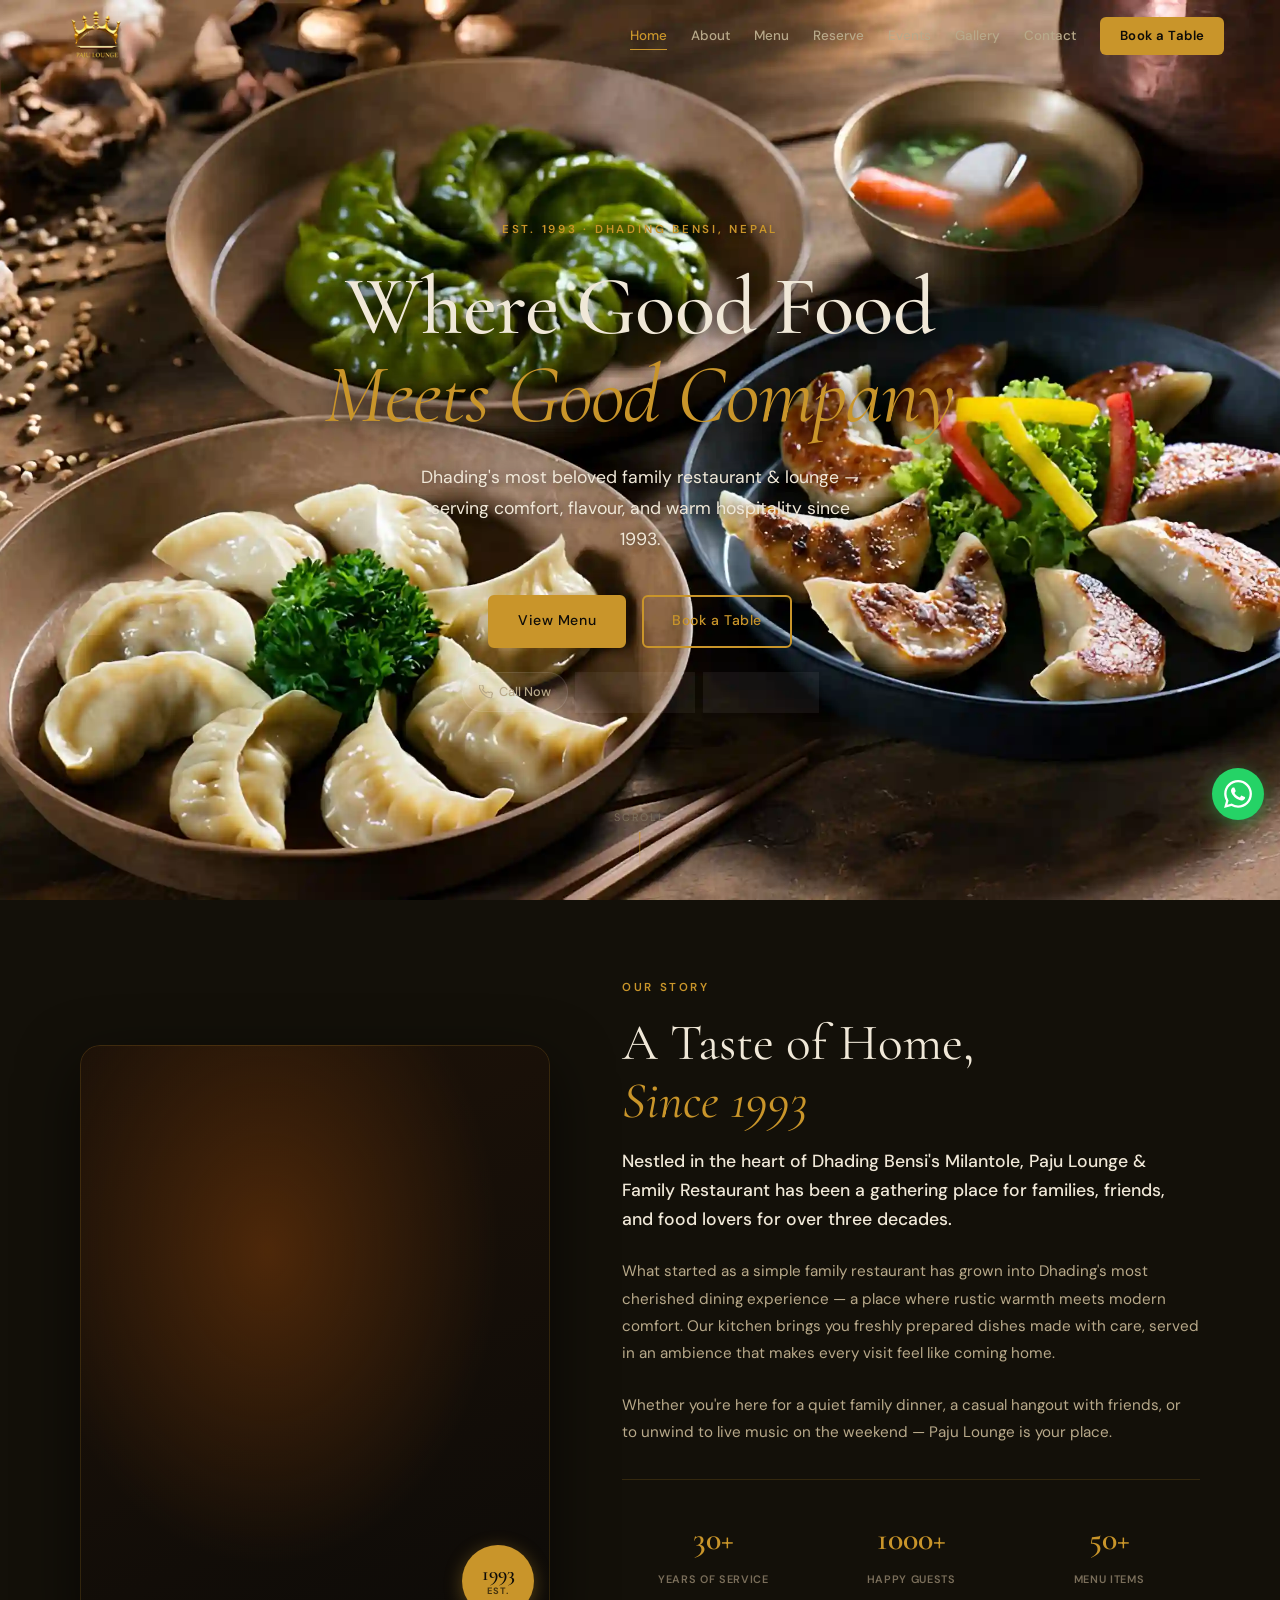
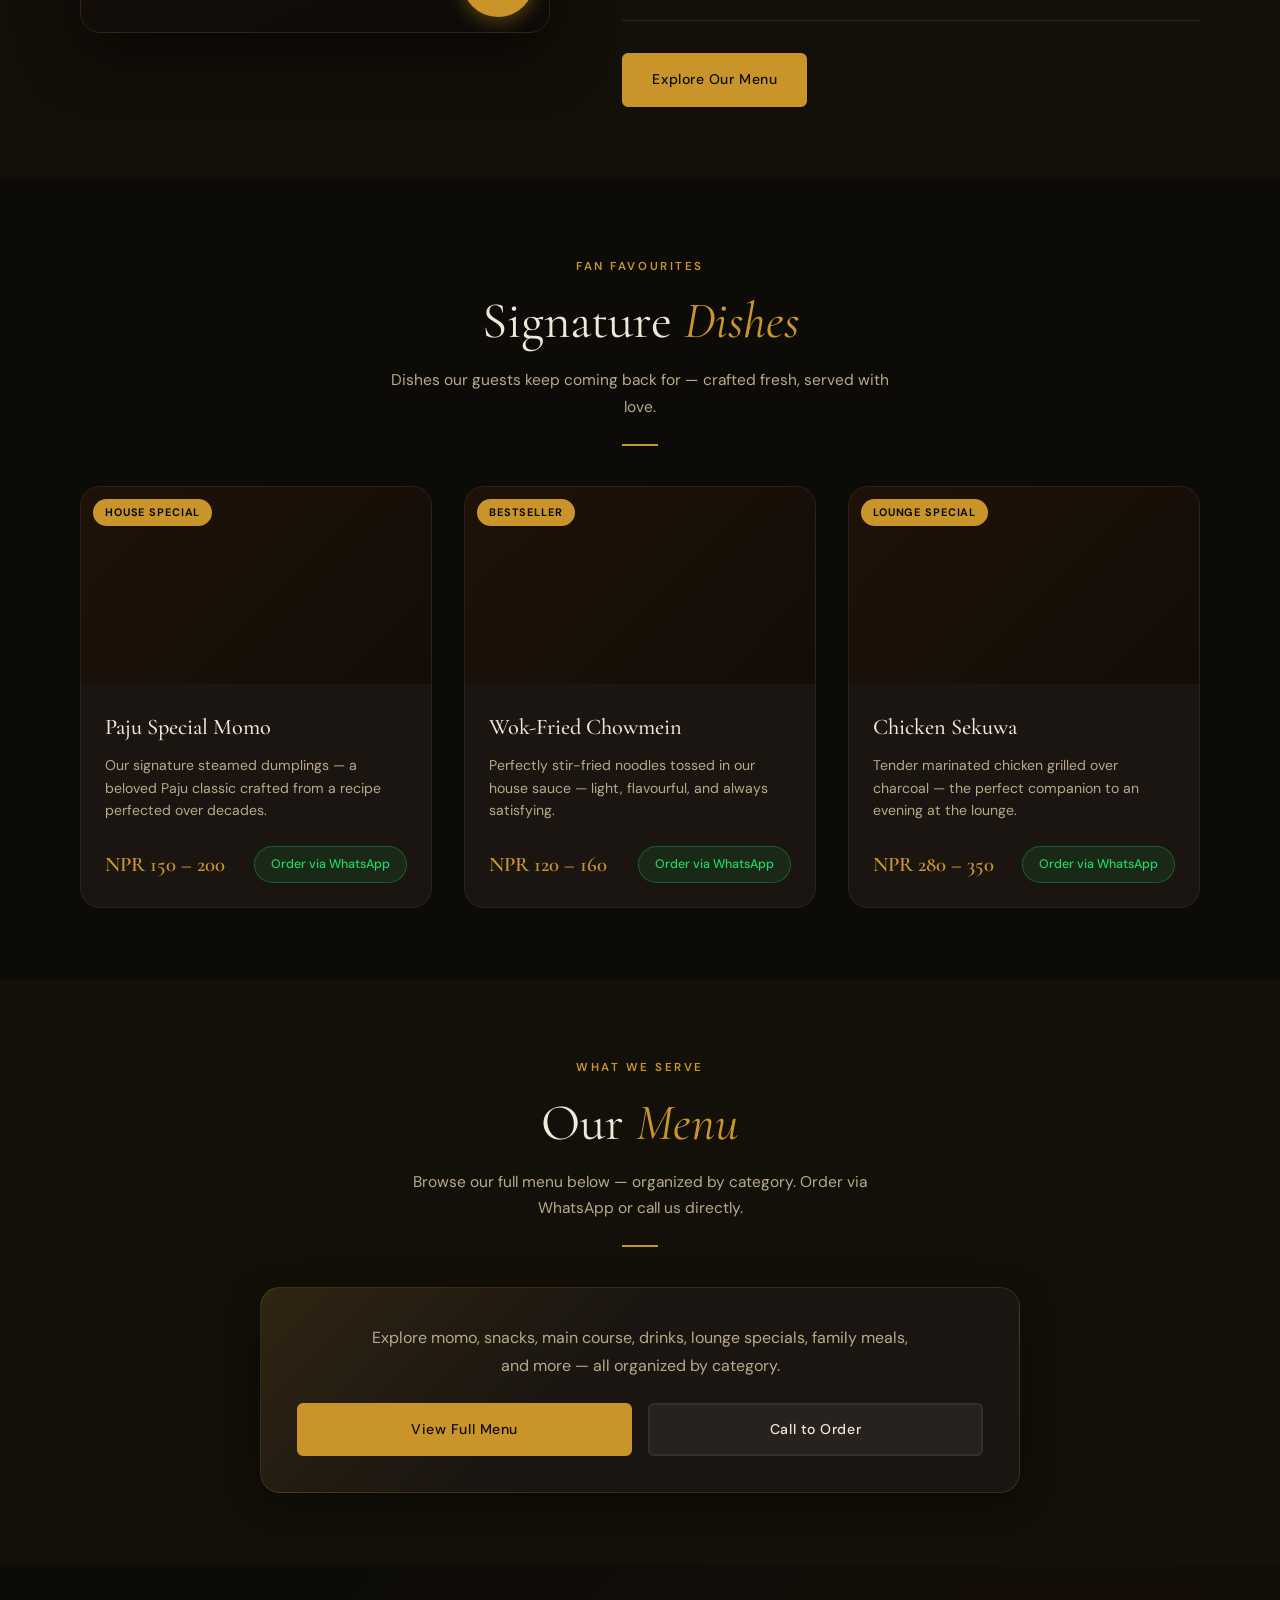
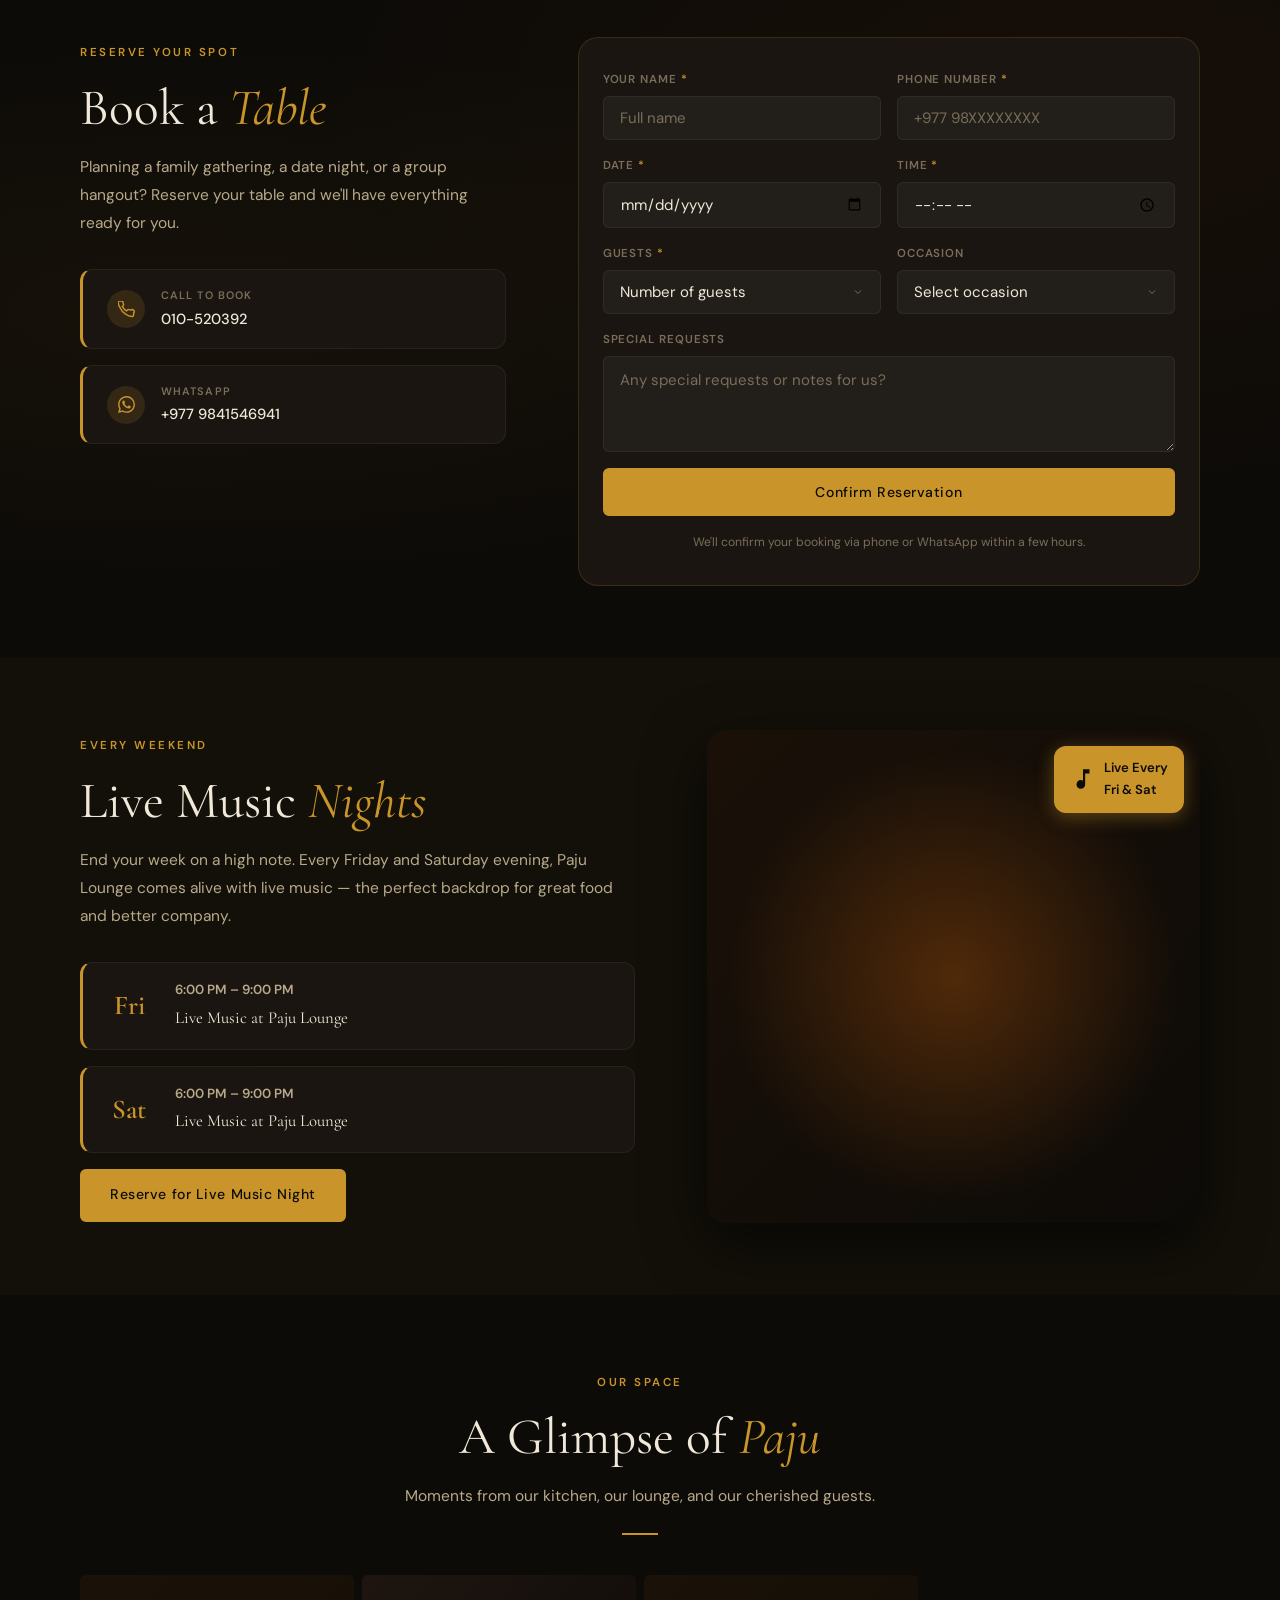
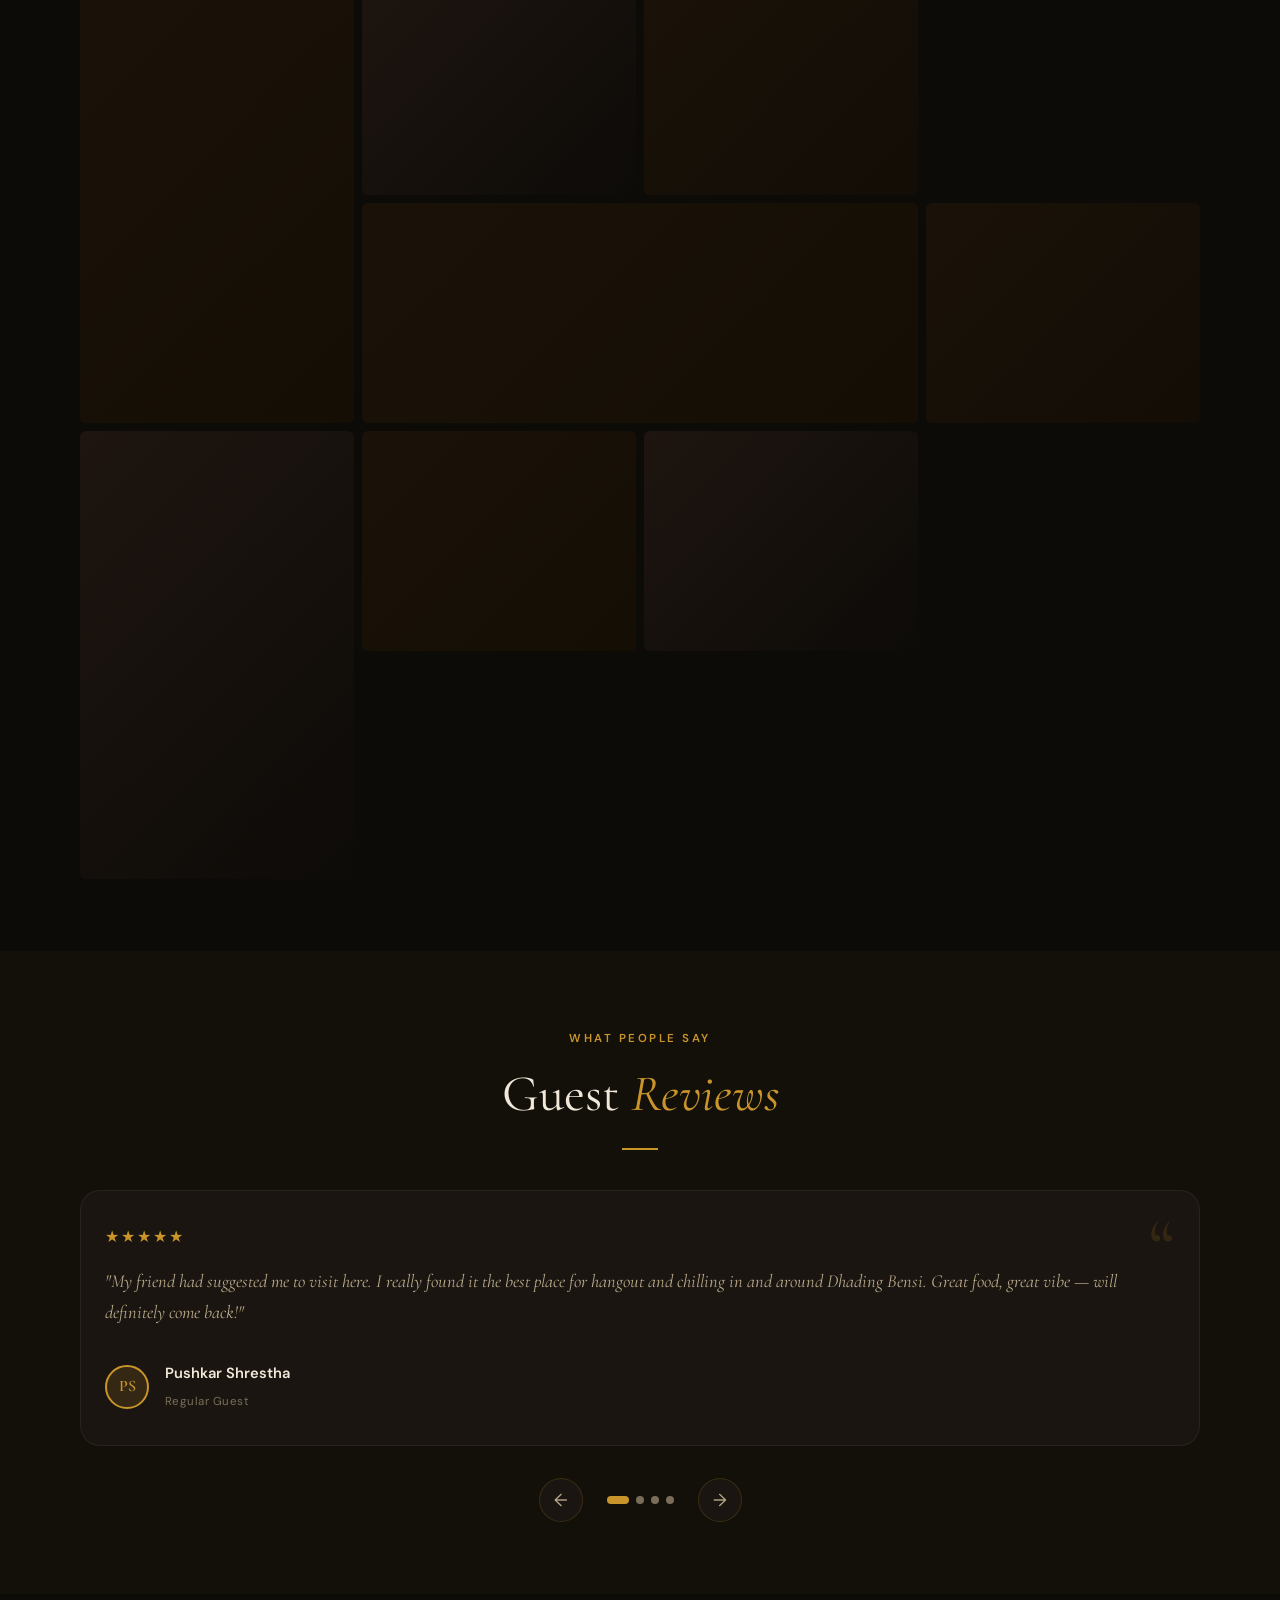
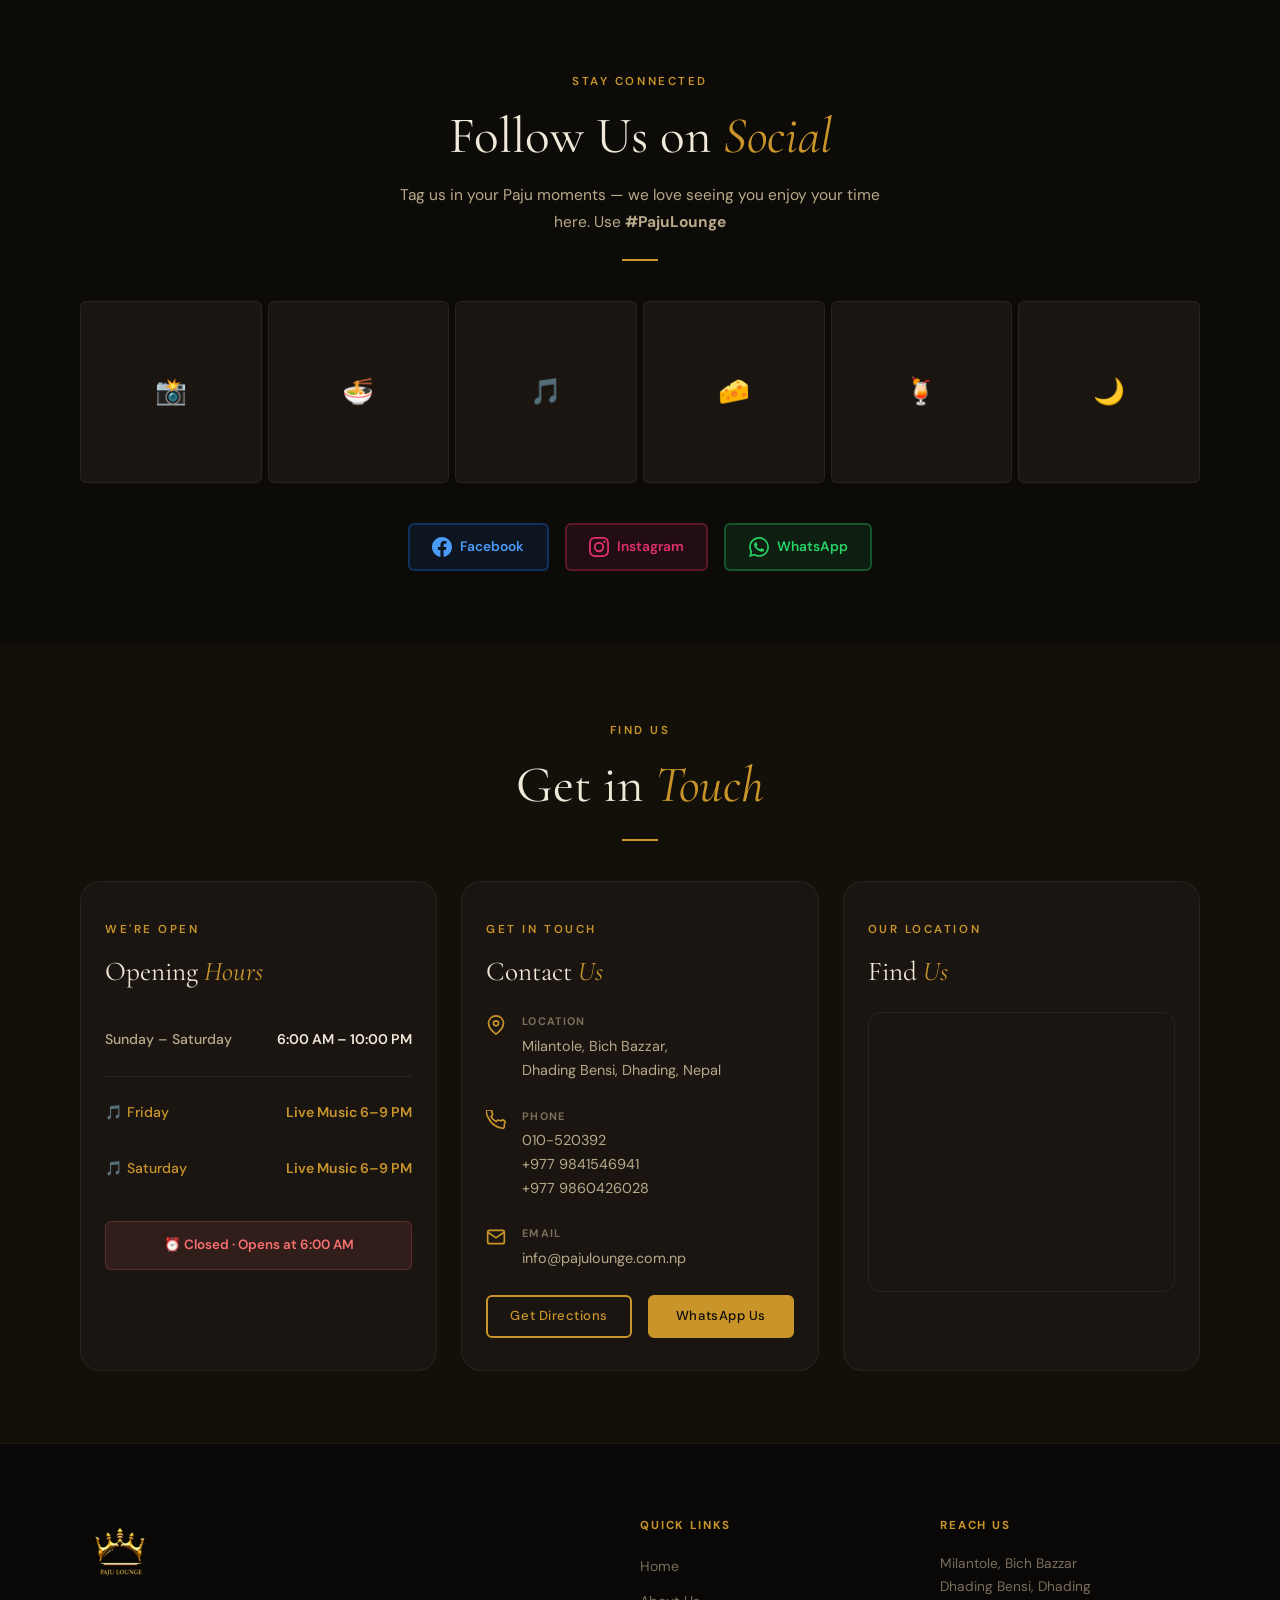
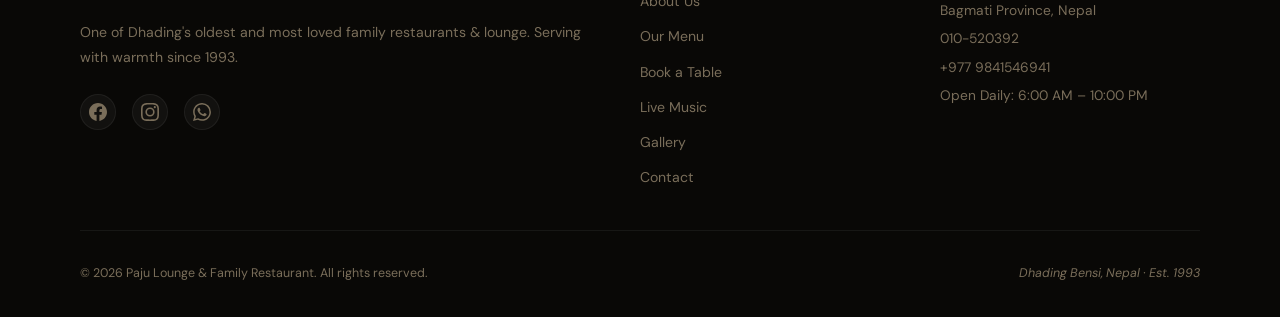
==== commit 16fb692b: "second update with sheets and forms" ====
--- a/index.html
+++ b/index.html
@@ -6,19 +6,10 @@
 
     <!-- ═══ PRIMARY META ═══════════════════════════════════════ -->
     <title>Paju Lounge &amp; Family Restaurant | Dhading Bensi, Nepal</title>
-    <meta
-      name="description"
-      content="Paju Lounge &amp; Family Restaurant — Dhading Bensi's most loved restaurant since 1993. Enjoy fresh momo, grilled specials, mocktails, and live music every Friday &amp; Saturday. Open daily 6 AM–10 PM."
-    />
-    <meta
-      name="keywords"
-      content="Paju Lounge, Paju Lounge Dhading, Dhading Bensi restaurant, best restaurant Dhading, family restaurant Nepal, momo Dhading Bensi, live music Dhading, lounge Dhading, restaurant near Dhading Besi, Paju restaurant Nepal"
-    />
+    <meta name="description" content="Paju Lounge &amp; Family Restaurant — Dhading Bensi's most loved restaurant since 1993. Enjoy fresh momo, grilled specials, mocktails, and live music every Friday &amp; Saturday. Open daily 6 AM–10 PM." />
+    <meta name="keywords" content="Paju Lounge, Paju Lounge Dhading, Dhading Bensi restaurant, best restaurant Dhading, family restaurant Nepal, momo Dhading Bensi, live music Dhading, lounge Dhading, restaurant near Dhading Besi, Paju restaurant Nepal" />
     <meta name="author" content="Paju Lounge &amp; Family Restaurant" />
-    <meta
-      name="robots"
-      content="index, follow, max-image-preview:large, max-snippet:-1, max-video-preview:-1"
-    />
+    <meta name="robots" content="index, follow, max-image-preview:large, max-snippet:-1, max-video-preview:-1" />
     <meta name="googlebot" content="index, follow" />
     <link rel="canonical" href="https://pajulounge.com.np/" />
 
@@ -30,234 +21,150 @@
 
     <!-- ═══ OPEN GRAPH (Facebook, WhatsApp, LinkedIn) ══════════ -->
     <meta property="og:type" content="restaurant" />
-    <meta
-      property="og:site_name"
-      content="Paju Lounge &amp; Family Restaurant"
-    />
-    <meta
-      property="og:title"
-      content="Paju Lounge &amp; Family Restaurant | Dhading Bensi, Nepal"
-    />
-    <meta
-      property="og:description"
-      content="Dhading Bensi's most loved restaurant since 1993. Fresh momo, grilled specials, mocktails &amp; live music every Friday &amp; Saturday. Open daily 6 AM–10 PM."
-    />
+    <meta property="og:site_name" content="Paju Lounge &amp; Family Restaurant" />
+    <meta property="og:title" content="Paju Lounge &amp; Family Restaurant | Dhading Bensi, Nepal" />
+    <meta property="og:description" content="Dhading Bensi's most loved restaurant since 1993. Fresh momo, grilled specials, mocktails &amp; live music every Friday &amp; Saturday. Open daily 6 AM–10 PM." />
     <meta property="og:url" content="https://pajulounge.com.np/" />
-    <meta
-      property="og:image"
-      content="https://pajulounge.com.np/assets/logo/heromomo.webp"
-    />
+    <meta property="og:image" content="https://pajulounge.com.np/assets/logo/heromomo.webp" />
     <meta property="og:image:width" content="1200" />
     <meta property="og:image:height" content="630" />
-    <meta
-      property="og:image:alt"
-      content="Paju Lounge &amp; Family Restaurant — fresh momo and food"
-    />
+    <meta property="og:image:alt" content="Paju Lounge &amp; Family Restaurant — fresh momo and food" />
     <meta property="og:locale" content="en_US" />
 
     <!-- ═══ TWITTER / X CARD ═══════════════════════════════════ -->
     <meta name="twitter:card" content="summary_large_image" />
-    <meta
-      name="twitter:title"
-      content="Paju Lounge &amp; Family Restaurant | Dhading Bensi, Nepal"
-    />
-    <meta
-      name="twitter:description"
-      content="Dhading Bensi's most loved restaurant since 1993. Fresh momo, live music Fri &amp; Sat. Open daily 6 AM–10 PM."
-    />
-    <meta
-      name="twitter:image"
-      content="https://pajulounge.com.np/assets/logo/heromomo.webp"
-    />
-    <meta
-      name="twitter:image:alt"
-      content="Paju Lounge &amp; Family Restaurant food"
-    />
+    <meta name="twitter:title" content="Paju Lounge &amp; Family Restaurant | Dhading Bensi, Nepal" />
+    <meta name="twitter:description" content="Dhading Bensi's most loved restaurant since 1993. Fresh momo, live music Fri &amp; Sat. Open daily 6 AM–10 PM." />
+    <meta name="twitter:image" content="https://pajulounge.com.np/assets/logo/heromomo.webp" />
+    <meta name="twitter:image:alt" content="Paju Lounge &amp; Family Restaurant food" />
 
     <!-- ═══ FAVICON ════════════════════════════════════════════ -->
-
-    <link
-      rel="apple-touch-icon"
-      sizes="180x180"
-      href="/assets/favicon/apple-touch-icon.png"
-    />
+    <!--
+      REPLACE: Generate favicons at https://realfavicongenerator.net
+      using your PAJUGOLD.webp logo, then place the files in /assets/favicon/
+      and uncomment the lines below:
     -->
-    <link
-      rel="icon"
-      type="image/png"
-      sizes="32x32"
-      href="/assets/favicon/favicon-96x96.png"
-    />
-    <link
-      rel="icon"
-      type="image/png"
-      sizes="16x16"
-      href="/assets/favicon/favicon-96x96.png"
-    />
-    <link rel="manifest" href="/assets/favicon/site.webmanifest" />
-    <meta name="theme-color" content="#c9952a" />
+    <!-- <link rel="apple-touch-icon" sizes="180x180" href="/assets/favicon/apple-touch-icon.png"> -->
+    <!-- <link rel="icon" type="image/png" sizes="32x32" href="/assets/favicon/favicon-32x32.png"> -->
+    <!-- <link rel="icon" type="image/png" sizes="16x16" href="/assets/favicon/favicon-16x16.png"> -->
+    <!-- <link rel="manifest" href="/assets/favicon/site.webmanifest"> -->
+    <!-- <meta name="theme-color" content="#c9952a"> -->
 
     <!-- ═══ STRUCTURED DATA — LOCAL BUSINESS + RESTAURANT ══════ -->
     <script type="application/ld+json">
-      {
-        "@context": "https://schema.org",
-        "@type": ["Restaurant", "FoodEstablishment", "LocalBusiness"],
-        "@id": "https://pajulounge.com.np/#restaurant",
-        "name": "Paju Lounge & Family Restaurant",
-        "alternateName": "Paju Lounge",
-        "description": "One of Dhading Bensi's oldest and most loved family restaurants and lounges, established in 1993. Serving fresh momo, grilled specials, mocktails, and live music every Friday and Saturday.",
-        "url": "https://pajulounge.com.np/",
-        "logo": "https://pajulounge.com.np/assets/logo/PAJUGOLD.webp",
-        "image": ["https://pajulounge.com.np/assets/logo/heromomo.webp"],
-        "foundingDate": "1993",
-        "priceRange": "NPR 40 - NPR 800",
-        "currenciesAccepted": "NPR",
-        "paymentAccepted": "Cash",
-        "servesCuisine": ["Nepali", "Continental", "Chinese", "Fast Food"],
-        "hasMenu": "https://pajulounge.com.np/menu.html",
-        "telephone": ["+977-10-520392", "+977-9841546941", "+977-9860426028"],
-        "email": "info@pajulounge.com.np",
-        "address": {
-          "@type": "PostalAddress",
-          "streetAddress": "Milantole, Bich Bazzar",
-          "addressLocality": "Dhading Bensi",
-          "addressRegion": "Bagmati Province",
-          "addressCountry": "NP",
-          "postalCode": "45300"
+    {
+      "@context": "https://schema.org",
+      "@type": ["Restaurant", "FoodEstablishment", "LocalBusiness"],
+      "@id": "https://pajulounge.com.np/#restaurant",
+      "name": "Paju Lounge & Family Restaurant",
+      "alternateName": "Paju Lounge",
+      "description": "One of Dhading Bensi's oldest and most loved family restaurants and lounges, established in 1993. Serving fresh momo, grilled specials, mocktails, and live music every Friday and Saturday.",
+      "url": "https://pajulounge.com.np/",
+      "logo": "https://pajulounge.com.np/assets/logo/PAJUGOLD.webp",
+      "image": [
+        "https://pajulounge.com.np/assets/logo/heromomo.webp"
+      ],
+      "foundingDate": "1993",
+      "priceRange": "NPR 40 - NPR 800",
+      "currenciesAccepted": "NPR",
+      "paymentAccepted": "Cash",
+      "servesCuisine": ["Nepali", "Continental", "Chinese", "Fast Food"],
+      "hasMenu": "https://pajulounge.com.np/menu.html",
+      "telephone": ["+977-10-520392", "+977-9841546941", "+977-9860426028"],
+      "email": "info@pajulounge.com.np",
+      "address": {
+        "@type": "PostalAddress",
+        "streetAddress": "Milantole, Bich Bazzar",
+        "addressLocality": "Dhading Bensi",
+        "addressRegion": "Bagmati Province",
+        "addressCountry": "NP",
+        "postalCode": "45300"
+      },
+      "geo": {
+        "@type": "GeoCoordinates",
+        "latitude": 27.9120164,
+        "longitude": 84.8929148
+      },
+      "openingHoursSpecification": [
+        {
+          "@type": "OpeningHoursSpecification",
+          "dayOfWeek": ["Sunday","Monday","Tuesday","Wednesday","Thursday","Friday","Saturday"],
+          "opens": "06:00",
+          "closes": "22:00"
+        }
+      ],
+      "specialOpeningHoursSpecification": [
+        {
+          "@type": "OpeningHoursSpecification",
+          "name": "Live Music Night",
+          "dayOfWeek": ["Friday", "Saturday"],
+          "opens": "18:00",
+          "closes": "21:00"
+        }
+      ],
+      "amenityFeature": [
+        { "@type": "LocationFeatureSpecification", "name": "Live Music", "value": true },
+        { "@type": "LocationFeatureSpecification", "name": "Lounge Area", "value": true },
+        { "@type": "LocationFeatureSpecification", "name": "Family Friendly", "value": true },
+        { "@type": "LocationFeatureSpecification", "name": "Outdoor Seating", "value": false },
+        { "@type": "LocationFeatureSpecification", "name": "Hookah", "value": true },
+        { "@type": "LocationFeatureSpecification", "name": "Takeaway", "value": true }
+      ],
+      "sameAs": [
+        "https://www.facebook.com/pajuloungandfamilyrestaurant/",
+        "https://www.instagram.com/pajulounge",
+        "https://goo.gl/maps/ePEhKvPcNPyScgJG9"
+      ],
+      "aggregateRating": {
+        "@type": "AggregateRating",
+        "ratingValue": "4.5",
+        "reviewCount": "4",
+        "bestRating": "5",
+        "worstRating": "1"
+      },
+      "review": [
+        {
+          "@type": "Review",
+          "author": { "@type": "Person", "name": "Pushkar Shrestha" },
+          "reviewRating": { "@type": "Rating", "ratingValue": "5", "bestRating": "5" },
+          "reviewBody": "The best place for hangout and chilling in and around Dhading Bensi. Great food, great vibe."
         },
-        "geo": {
-          "@type": "GeoCoordinates",
-          "latitude": 27.9120164,
-          "longitude": 84.8929148
+        {
+          "@type": "Review",
+          "author": { "@type": "Person", "name": "Kumar Dhakal" },
+          "reviewRating": { "@type": "Rating", "ratingValue": "5", "bestRating": "5" },
+          "reviewBody": "Awesome place, awesome food. The momo here is absolutely the best in Dhading!"
         },
-        "openingHoursSpecification": [
-          {
-            "@type": "OpeningHoursSpecification",
-            "dayOfWeek": [
-              "Sunday",
-              "Monday",
-              "Tuesday",
-              "Wednesday",
-              "Thursday",
-              "Friday",
-              "Saturday"
-            ],
-            "opens": "06:00",
-            "closes": "22:00"
-          }
-        ],
-        "specialOpeningHoursSpecification": [
-          {
-            "@type": "OpeningHoursSpecification",
-            "name": "Live Music Night",
-            "dayOfWeek": ["Friday", "Saturday"],
-            "opens": "18:00",
-            "closes": "21:00"
-          }
-        ],
-        "amenityFeature": [
-          {
-            "@type": "LocationFeatureSpecification",
-            "name": "Live Music",
-            "value": true
-          },
-          {
-            "@type": "LocationFeatureSpecification",
-            "name": "Lounge Area",
-            "value": true
-          },
-          {
-            "@type": "LocationFeatureSpecification",
-            "name": "Family Friendly",
-            "value": true
-          },
-          {
-            "@type": "LocationFeatureSpecification",
-            "name": "Outdoor Seating",
-            "value": false
-          },
-          {
-            "@type": "LocationFeatureSpecification",
-            "name": "Hookah",
-            "value": true
-          },
-          {
-            "@type": "LocationFeatureSpecification",
-            "name": "Takeaway",
-            "value": true
-          }
-        ],
-        "sameAs": [
-          "https://www.facebook.com/pajuloungandfamilyrestaurant/",
-          "https://www.instagram.com/pajulounge",
-          "https://goo.gl/maps/ePEhKvPcNPyScgJG9"
-        ],
-        "aggregateRating": {
-          "@type": "AggregateRating",
-          "ratingValue": "4.5",
-          "reviewCount": "4",
-          "bestRating": "5",
-          "worstRating": "1"
+        {
+          "@type": "Review",
+          "author": { "@type": "Person", "name": "Abanish Giri" },
+          "reviewRating": { "@type": "Rating", "ratingValue": "5", "bestRating": "5" },
+          "reviewBody": "Enjoyed the food and great service! The live music on Friday evenings is a lovely touch."
         },
-        "review": [
-          {
-            "@type": "Review",
-            "author": { "@type": "Person", "name": "Pushkar Shrestha" },
-            "reviewRating": {
-              "@type": "Rating",
-              "ratingValue": "5",
-              "bestRating": "5"
-            },
-            "reviewBody": "The best place for hangout and chilling in and around Dhading Bensi. Great food, great vibe."
-          },
-          {
-            "@type": "Review",
-            "author": { "@type": "Person", "name": "Kumar Dhakal" },
-            "reviewRating": {
-              "@type": "Rating",
-              "ratingValue": "5",
-              "bestRating": "5"
-            },
-            "reviewBody": "Awesome place, awesome food. The momo here is absolutely the best in Dhading!"
-          },
-          {
-            "@type": "Review",
-            "author": { "@type": "Person", "name": "Abanish Giri" },
-            "reviewRating": {
-              "@type": "Rating",
-              "ratingValue": "5",
-              "bestRating": "5"
-            },
-            "reviewBody": "Enjoyed the food and great service! The live music on Friday evenings is a lovely touch."
-          },
-          {
-            "@type": "Review",
-            "author": { "@type": "Person", "name": "Bijay Sharma" },
-            "reviewRating": {
-              "@type": "Rating",
-              "ratingValue": "4",
-              "bestRating": "5"
-            },
-            "reviewBody": "One of the best restaurants in Dhading Bensi. Food quality has been consistently great over the years."
-          }
-        ]
-      }
+        {
+          "@type": "Review",
+          "author": { "@type": "Person", "name": "Bijay Sharma" },
+          "reviewRating": { "@type": "Rating", "ratingValue": "4", "bestRating": "5" },
+          "reviewBody": "One of the best restaurants in Dhading Bensi. Food quality has been consistently great over the years."
+        }
+      ]
+    }
     </script>
 
     <!-- ═══ BREADCRUMB STRUCTURED DATA ═══════════════════════ -->
     <script type="application/ld+json">
-      {
-        "@context": "https://schema.org",
-        "@type": "BreadcrumbList",
-        "itemListElement": [
-          {
-            "@type": "ListItem",
-            "position": 1,
-            "name": "Home",
-            "item": "https://pajulounge.com.np/"
-          }
-        ]
-      }
+    {
+      "@context": "https://schema.org",
+      "@type": "BreadcrumbList",
+      "itemListElement": [
+        {
+          "@type": "ListItem",
+          "position": 1,
+          "name": "Home",
+          "item": "https://pajulounge.com.np/"
+        }
+      ]
+    }
     </script>
 
     <!-- ═══ FONTS ══════════════════════════════════════════════ -->
@@ -268,14 +175,9 @@
       rel="stylesheet"
     />
     <!-- Hero image preload for faster LCP -->
-    <link
-      rel="preload"
-      as="image"
-      href="./assets/logo/heromomo.webp"
-      fetchpriority="high"
-    />
+    <link rel="preload" as="image" href="./assets/logo/heromomo.webp" fetchpriority="high" />
     <link rel="stylesheet" href="style.css" />
-
+  
     <!-- Web App Manifest -->
     <link rel="manifest" href="/site.webmanifest" />
     <meta name="theme-color" content="#c9952a" />
@@ -283,70 +185,70 @@
     <!-- ═══ FAQ STRUCTURED DATA ═══════════════════════════════ -->
     <!-- Google can display these Q&As directly in search results -->
     <script type="application/ld+json">
-      {
-        "@context": "https://schema.org",
-        "@type": "FAQPage",
-        "mainEntity": [
-          {
-            "@type": "Question",
-            "name": "Where is Paju Lounge located?",
-            "acceptedAnswer": {
-              "@type": "Answer",
-              "text": "Paju Lounge & Family Restaurant is located at Milantole, Bich Bazzar, Dhading Bensi, Dhading, Nepal — in the heart of the main bazaar area."
-            }
-          },
-          {
-            "@type": "Question",
-            "name": "What are the opening hours of Paju Lounge?",
-            "acceptedAnswer": {
-              "@type": "Answer",
-              "text": "Paju Lounge is open daily from 6:00 AM to 10:00 PM, seven days a week."
-            }
-          },
-          {
-            "@type": "Question",
-            "name": "Does Paju Lounge have live music?",
-            "acceptedAnswer": {
-              "@type": "Answer",
-              "text": "Yes! Paju Lounge features live music every Friday and Saturday evening from 6:00 PM to 9:00 PM."
-            }
-          },
-          {
-            "@type": "Question",
-            "name": "How can I reserve a table at Paju Lounge?",
-            "acceptedAnswer": {
-              "@type": "Answer",
-              "text": "You can reserve a table by calling 010-520392 or +977 9841546941, or by sending a WhatsApp message to +977 9841546941."
-            }
-          },
-          {
-            "@type": "Question",
-            "name": "Does Paju Lounge offer takeaway?",
-            "acceptedAnswer": {
-              "@type": "Answer",
-              "text": "Yes, Paju Lounge offers takeaway. You can order by calling 010-520392 or via WhatsApp at +977 9841546941."
-            }
-          },
-          {
-            "@type": "Question",
-            "name": "What food does Paju Lounge serve?",
-            "acceptedAnswer": {
-              "@type": "Answer",
-              "text": "Paju Lounge serves a wide variety of food including momo (steamed, fried, C-momo), chowmein, thukpa, grilled chicken, chicken sekuwa, khaja sets, mocktails, cold coffee, ice cream, and more."
-            }
-          },
-          {
-            "@type": "Question",
-            "name": "How long has Paju Lounge been open?",
-            "acceptedAnswer": {
-              "@type": "Answer",
-              "text": "Paju Lounge & Family Restaurant was established in 1993, making it one of the oldest and most loved restaurants in Dhading Bensi with over 30 years of service."
-            }
+    {
+      "@context": "https://schema.org",
+      "@type": "FAQPage",
+      "mainEntity": [
+        {
+          "@type": "Question",
+          "name": "Where is Paju Lounge located?",
+          "acceptedAnswer": {
+            "@type": "Answer",
+            "text": "Paju Lounge & Family Restaurant is located at Milantole, Bich Bazzar, Dhading Bensi, Dhading, Nepal — in the heart of the main bazaar area."
           }
-        ]
-      }
+        },
+        {
+          "@type": "Question",
+          "name": "What are the opening hours of Paju Lounge?",
+          "acceptedAnswer": {
+            "@type": "Answer",
+            "text": "Paju Lounge is open daily from 6:00 AM to 10:00 PM, seven days a week."
+          }
+        },
+        {
+          "@type": "Question",
+          "name": "Does Paju Lounge have live music?",
+          "acceptedAnswer": {
+            "@type": "Answer",
+            "text": "Yes! Paju Lounge features live music every Friday and Saturday evening from 6:00 PM to 9:00 PM."
+          }
+        },
+        {
+          "@type": "Question",
+          "name": "How can I reserve a table at Paju Lounge?",
+          "acceptedAnswer": {
+            "@type": "Answer",
+            "text": "You can reserve a table by calling 010-520392 or +977 9841546941, or by sending a WhatsApp message to +977 9841546941."
+          }
+        },
+        {
+          "@type": "Question",
+          "name": "Does Paju Lounge offer takeaway?",
+          "acceptedAnswer": {
+            "@type": "Answer",
+            "text": "Yes, Paju Lounge offers takeaway. You can order by calling 010-520392 or via WhatsApp at +977 9841546941."
+          }
+        },
+        {
+          "@type": "Question",
+          "name": "What food does Paju Lounge serve?",
+          "acceptedAnswer": {
+            "@type": "Answer",
+            "text": "Paju Lounge serves a wide variety of food including momo (steamed, fried, C-momo), chowmein, thukpa, grilled chicken, chicken sekuwa, khaja sets, mocktails, cold coffee, ice cream, and more."
+          }
+        },
+        {
+          "@type": "Question",
+          "name": "How long has Paju Lounge been open?",
+          "acceptedAnswer": {
+            "@type": "Answer",
+            "text": "Paju Lounge & Family Restaurant was established in 1993, making it one of the oldest and most loved restaurants in Dhading Bensi with over 30 years of service."
+          }
+        }
+      ]
+    }
     </script>
-  </head>
+</head>
   <body>
     <!-- ═══════════════════════════════════════════
        PAGE LOADER
@@ -354,35 +256,35 @@
     <div class="page-loader" id="pageLoader" aria-hidden="true" role="status">
       <div class="loader-inner">
         <div class="loader-food-ring">
-          <div class="loader-icon" style="--i: 0; --start: 0deg">
-            <span class="loader-icon-emoji" style="--i: 0; --start: 0deg"
-              >🍜</span
-            >
-          </div>
-          <div class="loader-icon" style="--i: 1; --start: 60deg">
-            <span class="loader-icon-emoji" style="--i: 1; --start: 60deg"
-              >🥟</span
-            >
-          </div>
-          <div class="loader-icon" style="--i: 2; --start: 120deg">
-            <span class="loader-icon-emoji" style="--i: 2; --start: 120deg"
-              >🍗</span
-            >
-          </div>
-          <div class="loader-icon" style="--i: 3; --start: 180deg">
-            <span class="loader-icon-emoji" style="--i: 3; --start: 180deg"
-              >🍹</span
-            >
-          </div>
-          <div class="loader-icon" style="--i: 4; --start: 240deg">
-            <span class="loader-icon-emoji" style="--i: 4; --start: 240deg"
-              >🍕</span
-            >
-          </div>
-          <div class="loader-icon" style="--i: 5; --start: 300deg">
-            <span class="loader-icon-emoji" style="--i: 5; --start: 300deg"
-              >🧆</span
-            >
+          <div class="loader-icon" style="--i:0; --start:0deg">
+            <span class="loader-icon-emoji" style="--i:0; --start:0deg">🍜</span>
+          </div>
+          <div class="loader-icon" style="--i:1; --start:36deg">
+            <span class="loader-icon-emoji" style="--i:1; --start:36deg">🥟</span>
+          </div>
+          <div class="loader-icon" style="--i:2; --start:72deg">
+            <span class="loader-icon-emoji" style="--i:2; --start:72deg">🍗</span>
+          </div>
+          <div class="loader-icon" style="--i:3; --start:108deg">
+            <span class="loader-icon-emoji" style="--i:3; --start:108deg">🍹</span>
+          </div>
+          <div class="loader-icon" style="--i:4; --start:144deg">
+            <span class="loader-icon-emoji" style="--i:4; --start:144deg">🍕</span>
+          </div>
+          <div class="loader-icon" style="--i:5; --start:180deg">
+            <span class="loader-icon-emoji" style="--i:5; --start:180deg">🧆</span>
+          </div>
+          <div class="loader-icon" style="--i:6; --start:216deg">
+            <span class="loader-icon-emoji" style="--i:6; --start:216deg">🍨</span>
+          </div>
+          <div class="loader-icon" style="--i:7; --start:252deg">
+            <span class="loader-icon-emoji" style="--i:7; --start:252deg">🥗</span>
+          </div>
+          <div class="loader-icon" style="--i:8; --start:288deg">
+            <span class="loader-icon-emoji" style="--i:8; --start:288deg">🍲</span>
+          </div>
+          <div class="loader-icon" style="--i:9; --start:324deg">
+            <span class="loader-icon-emoji" style="--i:9; --start:324deg">☕</span>
           </div>
         </div>
         <p class="loader-tagline">Preparing something delicious&hellip;</p>
@@ -405,7 +307,7 @@
         <nav class="nav-links" id="navLinks" aria-label="Main navigation">
           <a href="#home" class="nav-link">Home</a>
           <a href="#about" class="nav-link">About</a>
-          <a href="menu.html" class="nav-link">Menu</a>
+          <a href="#menu" class="nav-link">Menu</a>
           <a href="#reserve" class="nav-link">Reserve</a>
           <a href="#events" class="nav-link">Events</a>
           <a href="#gallery" class="nav-link">Gallery</a>
@@ -443,7 +345,7 @@
       <nav class="mobile-nav-links" aria-label="Mobile navigation">
         <a href="#home" class="mobile-link">Home</a>
         <a href="#about" class="mobile-link">About</a>
-        <a href="menu.html" class="mobile-link">Menu</a>
+        <a href="#menu" class="mobile-link">Menu</a>
         <a href="#reserve" class="mobile-link">Reserve</a>
         <a href="#events" class="mobile-link">Events</a>
         <a href="#gallery" class="mobile-link">Gallery</a>
@@ -479,7 +381,7 @@
           comfort, flavour, and warm hospitality since 1993.
         </p>
         <div class="hero-actions anim-up anim-d3">
-          <a href="menu.html" class="btn btn-primary">View Menu</a>
+          <a href="#menu" class="btn btn-primary">View Menu</a>
           <a href="#reserve" class="btn btn-outline">Book a Table</a>
         </div>
         <div class="hero-quick-actions anim-up anim-d4">
@@ -540,11 +442,7 @@
     <!-- ═══════════════════════════════════════════
        ABOUT
   ═══════════════════════════════════════════ -->
-    <section
-      class="section about-section"
-      id="about"
-      aria-label="About Paju Lounge"
-    >
+    <section class="section about-section" id="about" aria-label="About Paju Lounge">
       <div class="container">
         <div class="about-grid">
           <div class="about-image-col reveal-left">
@@ -707,15 +605,13 @@
           <p class="section-eyebrow">What We Serve</p>
           <h2 class="section-title">Our <em>Menu</em></h2>
           <p class="section-desc">
-            The full food and drinks menu now has its own dedicated page for a
-            cleaner browsing experience.
+            Browse our full menu below — organized by category. Order via WhatsApp or call us directly.
           </p>
         </div>
 
         <div class="menu-teaser-card reveal-up">
           <p>
-            Explore momo, snacks, main course, drinks, lounge specials, family
-            meals, and more — all organized by category.
+            Explore momo, snacks, main course, drinks, lounge specials, family meals, and more — all organized by category.
           </p>
           <div class="menu-cta-btns">
             <a href="menu.html" class="btn btn-primary">View Full Menu</a>
@@ -1007,11 +903,7 @@
     <!-- ═══════════════════════════════════════════
        TESTIMONIALS
   ═══════════════════════════════════════════ -->
-    <section
-      class="section testimonials-section"
-      id="testimonials"
-      aria-label="Customer Reviews"
-    >
+    <section class="section testimonials-section" id="testimonials" aria-label="Customer Reviews">
       <div class="container">
         <div class="section-header reveal-up">
           <p class="section-eyebrow">What People Say</p>
@@ -1239,13 +1131,7 @@
     <!-- ═══════════════════════════════════════════
        CONTACT + HOURS + MAP
   ═══════════════════════════════════════════ -->
-    <section
-      class="section contact-section"
-      id="contact"
-      aria-label="Contact and Location"
-      itemscope
-      itemtype="https://schema.org/Restaurant"
-    >
+    <section class="section contact-section" id="contact" aria-label="Contact and Location" itemscope itemtype="https://schema.org/Restaurant">
       <div class="container">
         <div class="section-header reveal-up">
           <p class="section-eyebrow">Find Us</p>
@@ -1479,7 +1365,7 @@
             <ul>
               <li><a href="#home">Home</a></li>
               <li><a href="#about">About Us</a></li>
-              <li><a href="menu.html">Our Menu</a></li>
+              <li><a href="#menu">Our Menu</a></li>
               <li><a href="#reserve">Book a Table</a></li>
               <li><a href="#events">Live Music</a></li>
               <li><a href="#gallery">Gallery</a></li>
--- a/style.css
+++ b/style.css
@@ -133,16 +133,24 @@
    Food icons orbit a centre logo, then the whole loader
    fades out once the page is ready.
 ═══════════════════════════════════════════════════════════ */
+/* ═══════════════════════════════════════════════════════════
+   PAGE LOADER
+   Architecture: fixed wrapper → centred inner column →
+   ring-wrapper (explicit px size) → icons at fixed coords.
+   No rotating parent. Each icon rotates in place around the
+   ring centre using individual keyframes.
+═══════════════════════════════════════════════════════════ */
+
+/* Full-screen overlay */
 .page-loader {
   position: fixed;
   inset: 0;
   z-index: 9999;
   background: var(--c-bg);
-  /* True centre on every screen size */
   display: flex;
   align-items: center;
   justify-content: center;
-  transition: opacity .5s var(--ease), visibility .5s var(--ease);
+  transition: opacity .55s ease, visibility .55s ease;
 }
 
 .page-loader.hidden {
@@ -151,134 +159,209 @@
   pointer-events: none;
 }
 
+/* Vertical stack: ring-area + tagline */
+.loader-inner {
+  display: flex;
+  flex-direction: column;
+  align-items: center;
+  gap: 2rem;
+}
+
 /*
-  .loader-inner stacks the ring-wrapper and the tagline vertically.
-  It must NOT be position:relative here — the ring-wrapper handles
-  its own internal positioning.
+  Ring wrapper — explicit square.
+  Orbit radius R = 72px. Icon font-size = 26px ≈ half = 13px.
+  Box side = 2 × (R + half-icon) = 2 × 85 = 170px.
+  All icon positions are calculated relative to this box's
+  top-left corner: centre = (85, 85).
+  icon_top  = 85 - R × cos(angle) - half = 85 - 72×cos - 13
+  icon_left = 85 + R × sin(angle) - half = 85 + 72×sin - 13
+  Angles for 6 icons spaced 60° apart, starting from top (−90°):
+    i=0: −90°  → top = 85−0−13=0,    left = 85−72−13=0    ← adjusted below
+  Let's use exact values (cos/sin to 1dp, ×72):
+    i=0: 270° → cos=0,    sin=−1  → top=72,  left=0    (left icon)
+  Easier: start from top (12 o'clock) going clockwise:
+    i=0:   0° (top)       cos=1,  sin=0   → top= 0,  left=72−13=59  → top=85−72−13=0   left=85+0−13=72
+    i=1:  60° (top-right) cos=.5, sin=.87 → top=85−36−13=36  left=85+63−13=135  ← too wide
+  Skip manual math — use CSS custom props per icon set in HTML (--i already 0-5).
+  CORRECT approach: keep top:50%;left:50% but use a WRAPPER per icon that
+  does NOT animate, and animate only the inner span.
+
+  Actually the cleanest reliable approach with no parent spin:
+  Use a single keyframe per icon that animates the full transform
+  from start-angle to start-angle+360, all in one animation,
+  with the translate(-50%,-50%) baked in as a constant offset
+  using a wrapper element.
 */
-.loader-inner {
-  display: flex;
-  flex-direction: column;
-  align-items: center;
-  /* gap: 1.75rem; */
-}
-
-/* ── Orbit ring ──────────────────────────────────────────── */
-/*
-  Orbit radius = 68px.
-  Icon size ≈ 24px (1.5rem), so half = 12px.
-  Ring container must be: (radius + half-icon) * 2 = (68+12)*2 = 160px
-  This guarantees icons are fully inside the container box,
-  so the flex layout centres correctly around the true visual boundary.
-*/
+
+/* Ring area — static, just defines the bounding box for layout */
 .loader-food-ring {
   position: relative;
-  width: 160px;
-  height: 160px;
+  width: 170px;
+  height: 170px;
   flex-shrink: 0;
-  animation: loaderRingSpin 9s linear infinite;
-}
-
-@keyframes loaderRingSpin {
-  to {
-    transform: rotate(360deg);
-  }
 }
 
 /*
-  Each icon is absolutely placed at the container's dead centre (top:50%, left:50%).
-  The transform chain then:
-    1. translate(-50%,-50%)  — pulls icon's own midpoint to container centre
-    2. rotate(60deg × i)     — clock-position this icon
-    3. translateY(-68px)     — push outward to orbit radius
-    4. rotate(-60deg × i)    — counter-rotate to keep icon upright
-  All keyframes must repeat this full chain so the icon never jumps.
+  Each .loader-icon is a wrapper div at top:50%;left:50%.
+  It does NOT animate.
+  Its only job is to sit at the ring centre so child ::before
+  can orbit from there.
+
+  We use the span element itself:
+  - position: absolute, top:50%, left:50%
+  - transform: rotate(angle) translateY(-R) rotate(-angle)  ← static start pos
+  - animation spins the full 360 while keeping translate(-50%,-50%) separate
+    via a wrapping trick.
+
+  SIMPLEST reliable fix: two nested elements.
+  Outer (.loader-icon): sits at centre, rotates 360deg (the orbit).
+  Inner (emoji text):   counter-rotates −360deg (stays upright).
+  No translate(-50%,-50%) inside the animation — it stays on the outer element
+  as a static property applied BEFORE the animation transform via transform-origin.
 */
+
+/* Outer orbit arm — rotates around ring centre */
 .loader-icon {
   position: absolute;
   top: 50%;
   left: 50%;
-  font-size: 1.5rem;
+  width: 0;
+  height: 0;
+  /* The rotation origin is the ring centre (which is where this element sits) */
+  transform-origin: 0 0;
+  /* Static initial angle per icon, then animated full 360 */
+  animation: loaderOrbit 9s linear infinite;
+  animation-delay: calc(var(--i) * -0.9s);
+}
+
+/* Each icon's starting angle spaced 60° apart */
+.loader-icon:nth-child(1) {
+  --start: 0deg;
+}
+
+.loader-icon:nth-child(2) {
+  --start: 36deg;
+}
+
+.loader-icon:nth-child(3) {
+  --start: 72deg;
+}
+
+.loader-icon:nth-child(4) {
+  --start: 108deg;
+}
+
+.loader-icon:nth-child(5) {
+  --start: 144deg;
+}
+
+.loader-icon:nth-child(6) {
+  --start: 180deg;
+}
+
+.loader-icon:nth-child(7) {
+  --start: 216deg;
+}
+
+.loader-icon:nth-child(8) {
+  --start: 252deg;
+}
+
+.loader-icon:nth-child(9) {
+  --start: 288deg;
+}
+
+.loader-icon:nth-child(10) {
+  --start: 324deg;
+}
+
+@keyframes loaderOrbit {
+  from {
+    transform: rotate(var(--start)) translateY(-72px);
+  }
+
+  to {
+    transform: rotate(calc(var(--start) + 360deg)) translateY(-72px);
+  }
+}
+
+/* Inner emoji — counter-rotates to stay upright */
+.loader-icon-emoji {
+  position: absolute;
+  top: 0;
+  left: 0;
+  font-size: 1.6rem;
   line-height: 1;
-  transform:
-    translate(-50%, -50%) rotate(calc(60deg * var(--i))) translateY(-68px) rotate(calc(-60deg * var(--i)));
-  animation: loaderIconSpin 9s linear infinite,
-    loaderIconPulse 1.6s ease-in-out infinite;
-  animation-delay: calc(var(--i) * -1.5s), calc(var(--i) * -0.27s);
+  /* Pull emoji's own centre to the arm endpoint */
+  transform: translate(-50%, -50%);
+  animation: loaderCounterRotate 9s linear infinite;
+  animation-delay: calc(var(--i) * -1.5s);
   filter: drop-shadow(0 0 5px rgba(201, 149, 42, .5));
-}
-
-/* Spin counter to keep icons upright */
-@keyframes loaderIconSpin {
+  /* Pulse opacity */
+  animation: loaderCounterRotate 9s linear infinite,
+    loaderEmojiPulse 1.6s ease-in-out infinite;
+  animation-delay: calc(var(--i) * -0.9s), calc(var(--i) * -0.16s);
+}
+
+@keyframes loaderCounterRotate {
   from {
-    transform:
-      translate(-50%, -50%) rotate(calc(60deg * var(--i))) translateY(-68px) rotate(calc(-60deg * var(--i)));
+    transform: translate(-50%, -50%) rotate(calc(-1 * var(--start)));
   }
 
   to {
-    transform:
-      translate(-50%, -50%) rotate(calc(60deg * var(--i) + 360deg)) translateY(-68px) rotate(calc(-60deg * var(--i) - 360deg));
-  }
-}
-
-/* Gentle in-out pulse along the orbit axis */
-@keyframes loaderIconPulse {
+    transform: translate(-50%, -50%) rotate(calc(-1 * var(--start) - 360deg));
+  }
+}
+
+@keyframes loaderEmojiPulse {
 
   0%,
   100% {
-    transform:
-      translate(-50%, -50%) rotate(calc(60deg * var(--i))) translateY(-63px) rotate(calc(-60deg * var(--i))) scale(0.88);
-    opacity: 0.65;
+    opacity: 0.6;
   }
 
   50% {
-    transform:
-      translate(-50%, -50%) rotate(calc(60deg * var(--i))) translateY(-73px) rotate(calc(-60deg * var(--i))) scale(1.12);
-    opacity: 1;
-  }
-}
-
+    opacity: 1.0;
+  }
+}
 
 /* ── Tagline ─────────────────────────────────────────────── */
 .loader-tagline {
-  font-size: .75rem;
+  font-size: .74rem;
   font-weight: 500;
-  letter-spacing: .2em;
+  letter-spacing: .22em;
   text-transform: uppercase;
   color: var(--c-muted);
   text-align: center;
+  white-space: nowrap;
   animation: loaderTaglineFade 1.8s ease-in-out infinite alternate;
-  /* No extra margin needed — gap on .loader-inner handles spacing */
 }
 
 @keyframes loaderTaglineFade {
   from {
-    opacity: .3;
+    opacity: .25;
   }
 
   to {
-    opacity: .85;
+    opacity: .8;
   }
 }
 
 /* ── Reduce motion ───────────────────────────────────────── */
 @media (prefers-reduced-motion: reduce) {
 
-  .loader-food-ring,
   .loader-icon,
-  .loader-logo {
+  .loader-icon-emoji {
     animation: none;
   }
 
-  /* Keep icons in their static positions */
   .loader-icon {
-    transform:
-      translate(-50%, -50%) rotate(calc(60deg * var(--i))) translateY(-68px) rotate(calc(-60deg * var(--i)));
+    transform: rotate(var(--start)) translateY(-72px);
+  }
+
+  .loader-icon-emoji {
+    transform: translate(-50%, -50%) rotate(calc(-1 * var(--start)));
     opacity: 1;
-  }
-
-  .loader-logo {
-    transform: translate(-50%, -50%);
   }
 }
 
@@ -287,8 +370,8 @@
   width: 100%;
   max-width: var(--max-w);
   margin-inline: auto;
-  padding-inline: var(--sp-2);
-  /* Safety: never wider than viewport */
+  /* Mobile: 1.25rem each side — enough gap from screen edges */
+  padding-inline: 1.25rem;
   box-sizing: border-box;
 }
 
@@ -765,11 +848,16 @@
   position: absolute;
   inset: 0;
   z-index: 1;
-  /* Symmetric overlay for centred layout */
+  /* Multi-layer overlay — dark enough to make all text clearly readable */
   background:
-    radial-gradient(ellipse at 50% 50%, rgba(13, 11, 8, .3) 0%, rgba(13, 11, 8, .8) 100%),
-    linear-gradient(to top, rgba(13, 11, 8, .85) 0%, transparent 50%),
-    linear-gradient(to bottom, rgba(13, 11, 8, .55) 0%, transparent 35%);
+    /* Base dark tint across the whole image */
+    rgba(13, 11, 8, .62),
+    /* Heavier vignette from edges inward */
+    radial-gradient(ellipse at 50% 50%, rgba(13, 11, 8, .15) 0%, rgba(13, 11, 8, .75) 100%),
+    /* Strong gradient from bottom so lower text stays readable */
+    linear-gradient(to top, rgba(13, 11, 8, .95) 0%, rgba(13, 11, 8, .3) 45%, transparent 70%),
+    /* Top fade behind navbar */
+    linear-gradient(to bottom, rgba(13, 11, 8, .7) 0%, transparent 30%);
 }
 
 .hero-content {
@@ -791,15 +879,20 @@
   text-transform: uppercase;
   color: var(--c-accent);
   margin-bottom: var(--sp-3);
+  text-shadow: 0 1px 10px rgba(0, 0, 0, .6);
 }
 
 .hero-title {
   font-family: var(--ff-head);
   font-size: clamp(2.6rem, 9vw, 5.2rem);
-  font-weight: 300;
+  font-weight: 500;
   line-height: 1.05;
   letter-spacing: -.01em;
   margin-bottom: var(--sp-3);
+  /* Text shadow cuts through the image on all screens */
+  text-shadow:
+    0 2px 20px rgba(0, 0, 0, .8),
+    0 4px 40px rgba(0, 0, 0, .6);
 }
 
 .hero-title em {
@@ -810,11 +903,12 @@
 
 .hero-subtitle {
   font-size: clamp(.95rem, 2.2vw, 1.1rem);
-  color: var(--c-text2);
+  color: var(--c-text);
   line-height: 1.75;
   max-width: 440px;
   margin-inline: auto;
   margin-bottom: var(--sp-5);
+  text-shadow: 0 1px 12px rgba(0, 0, 0, .7);
 }
 
 .hero-actions {
@@ -1277,19 +1371,28 @@
 .menu-card {
   background: var(--c-card);
   border-radius: var(--r-md);
+  /* Left border acts as a quiet accent line — thickens on hover */
   border: 1px solid var(--c-border2);
+  border-left: 2px solid transparent;
   overflow: hidden;
-  transition: border-color var(--t), box-shadow var(--t);
-  animation: fadeUp .38s var(--ease) both;
+  transition: border-color var(--t), border-left-color var(--t), box-shadow var(--t);
+  /* animation applied via .menu-card--animate class */
 }
 
 .menu-card:hover {
-  border-color: var(--c-border);
+  border-color: var(--c-border2);
+  border-left-color: var(--c-accent);
   box-shadow: var(--sh-md);
 }
 
 .menu-card.hidden {
   display: none;
+}
+
+/* Animation class added by JS after filter/search — uses per-card delay */
+.menu-card--animate {
+  animation: fadeUp .4s cubic-bezier(.4, 0, .2, 1) both;
+  animation-delay: var(--card-delay, 0s);
 }
 
 @keyframes fadeUp {
@@ -1304,71 +1407,79 @@
   }
 }
 
-.menu-card-img {
-  position: relative;
-  aspect-ratio: 4/3;
-  overflow: hidden;
-  background: linear-gradient(135deg, #1a1208, #110c06);
-}
-
-.menu-img-placeholder {
-  width: 100%;
-  height: 100%;
-  /* REPLACE: background: url('images/menu-item.jpg') center/cover no-repeat; */
-  background: linear-gradient(135deg, #1a1208, #110c06);
-  transition: transform .45s var(--ease);
-}
-
-/* Real image */
-.menu-img {
-  position: absolute;
-  inset: 0;
-  z-index: 1;
-  width: 100%;
-  height: 100%;
-  object-fit: cover;
-  transition: transform .45s var(--ease);
-}
-
-.menu-card:hover .menu-img-placeholder,
-.menu-card:hover .menu-img {
-  transform: scale(1.06);
-}
-
-.menu-cat-tag {
-  position: absolute;
-  z-index: 2;
-  top: .5rem;
-  left: .5rem;
-  padding: 3px 8px;
-  background: rgba(13, 11, 8, .85);
-  border: 1px solid var(--c-border);
-  border-radius: 16px;
-  font-size: .64rem;
+/* ── Menu card — sleek flat design, no header block ─────── */
+
+/* Accent div is hidden — tag now lives inside card body */
+.menu-card-accent {
+  display: none;
+}
+
+/* Card body: full-height, consistent padding */
+.menu-card-body {
+  padding: 1rem 1rem .9rem;
+  display: flex;
+  flex-direction: column;
+  gap: .45rem;
+}
+
+/* Category pill tag — refined, inline at top of card */
+.menu-card-accent__tag {
+  display: inline-block;
+  padding: 3px 9px;
+  background: transparent;
+  border: 1px solid rgba(201, 149, 42, .45);
+  border-radius: 20px;
+  font-size: .58rem;
   font-weight: 700;
-  letter-spacing: .06em;
+  letter-spacing: .12em;
   text-transform: uppercase;
   color: var(--c-accent);
-  backdrop-filter: blur(6px);
-  -webkit-backdrop-filter: blur(6px);
-}
-
-.menu-card-body {
-  padding: .75rem;
-}
-
+  /* Width fits content only */
+  align-self: flex-start;
+  line-height: 1.6;
+  transition: border-color var(--t), color var(--t);
+}
+
+.menu-card:hover .menu-card-accent__tag {
+  border-color: var(--c-accent);
+  color: var(--c-accent-lt);
+}
+
+/* Item name */
 .menu-item-name {
   font-family: var(--ff-head);
-  font-size: 1.05rem;
+  font-size: 1.12rem;
   font-weight: 500;
-  margin-bottom: 3px;
-}
-
+  color: var(--c-text);
+  line-height: 1.25;
+  margin: 0;
+}
+
+/* Description */
 .menu-item-desc {
   font-size: .78rem;
   color: var(--c-muted);
-  line-height: 1.5;
-  margin-bottom: var(--sp-2);
+  line-height: 1.55;
+  margin: 0;
+  /* Clamp to 2 lines so all cards stay same height feel */
+  display: -webkit-box;
+  -webkit-line-clamp: 2;
+  -webkit-box-orient: vertical;
+  overflow: hidden;
+}
+
+/* Keep legacy .menu-cat-tag in case it appears elsewhere */
+.menu-cat-tag {
+  display: inline-block;
+  padding: 3px 9px;
+  background: transparent;
+  border: 1px solid rgba(201, 149, 42, .45);
+  border-radius: 20px;
+  font-size: .58rem;
+  font-weight: 700;
+  letter-spacing: .12em;
+  text-transform: uppercase;
+  color: var(--c-accent);
 }
 
 .menu-item-footer {
@@ -2461,7 +2572,7 @@
   }
 
   .container {
-    padding-inline: var(--sp-4);
+    padding-inline: 2rem;
   }
 
   /* About image becomes square-ish */
@@ -2664,7 +2775,7 @@
 /* ── Large desktop: ≥1200px ──────────────────────────────── */
 @media (min-width: 1200px) {
   .container {
-    padding-inline: var(--sp-5);
+    padding-inline: 2.5rem;
   }
 
   .gallery-masonry {
@@ -2899,6 +3010,8 @@
 
 .menu-page-section {
   padding-top: var(--sp-5);
+  /* Ensure menu page content never bleeds to screen edges */
+  overflow-x: hidden;
 }
 
 .menu-teaser-card {
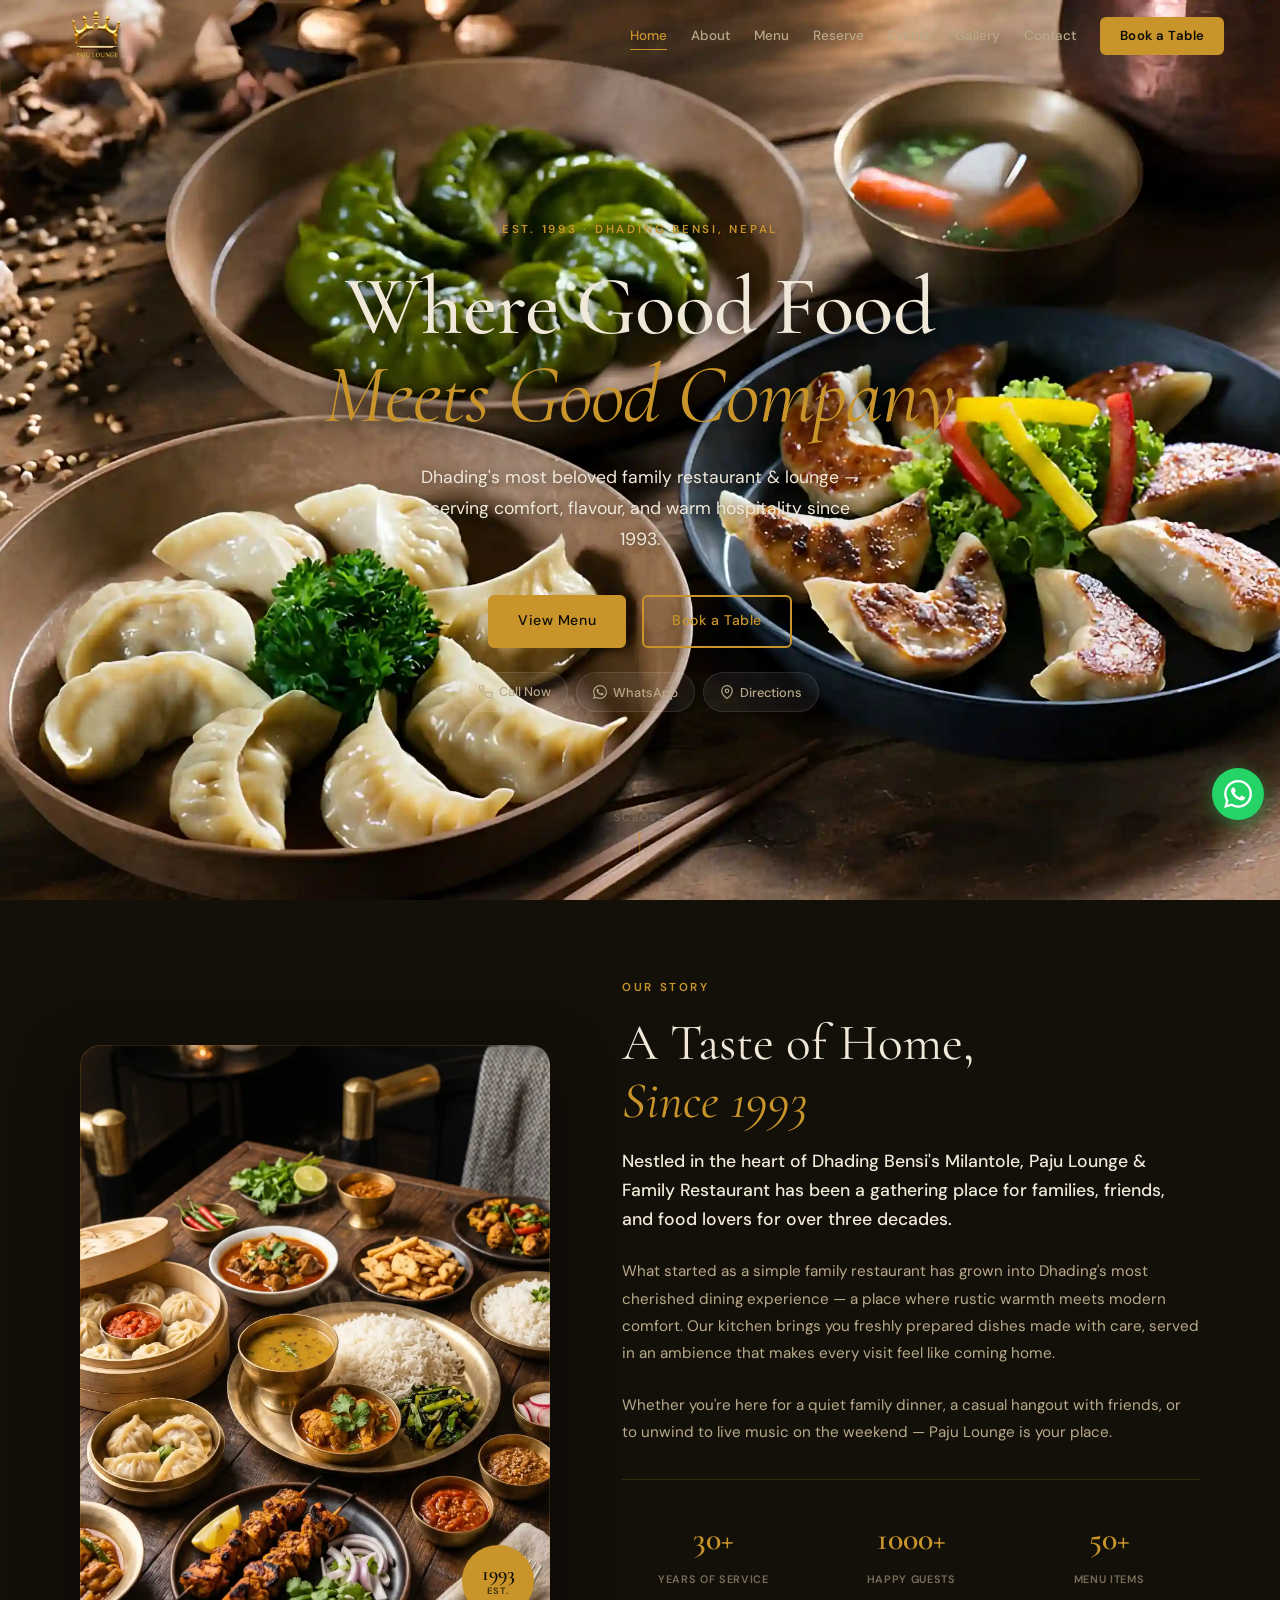
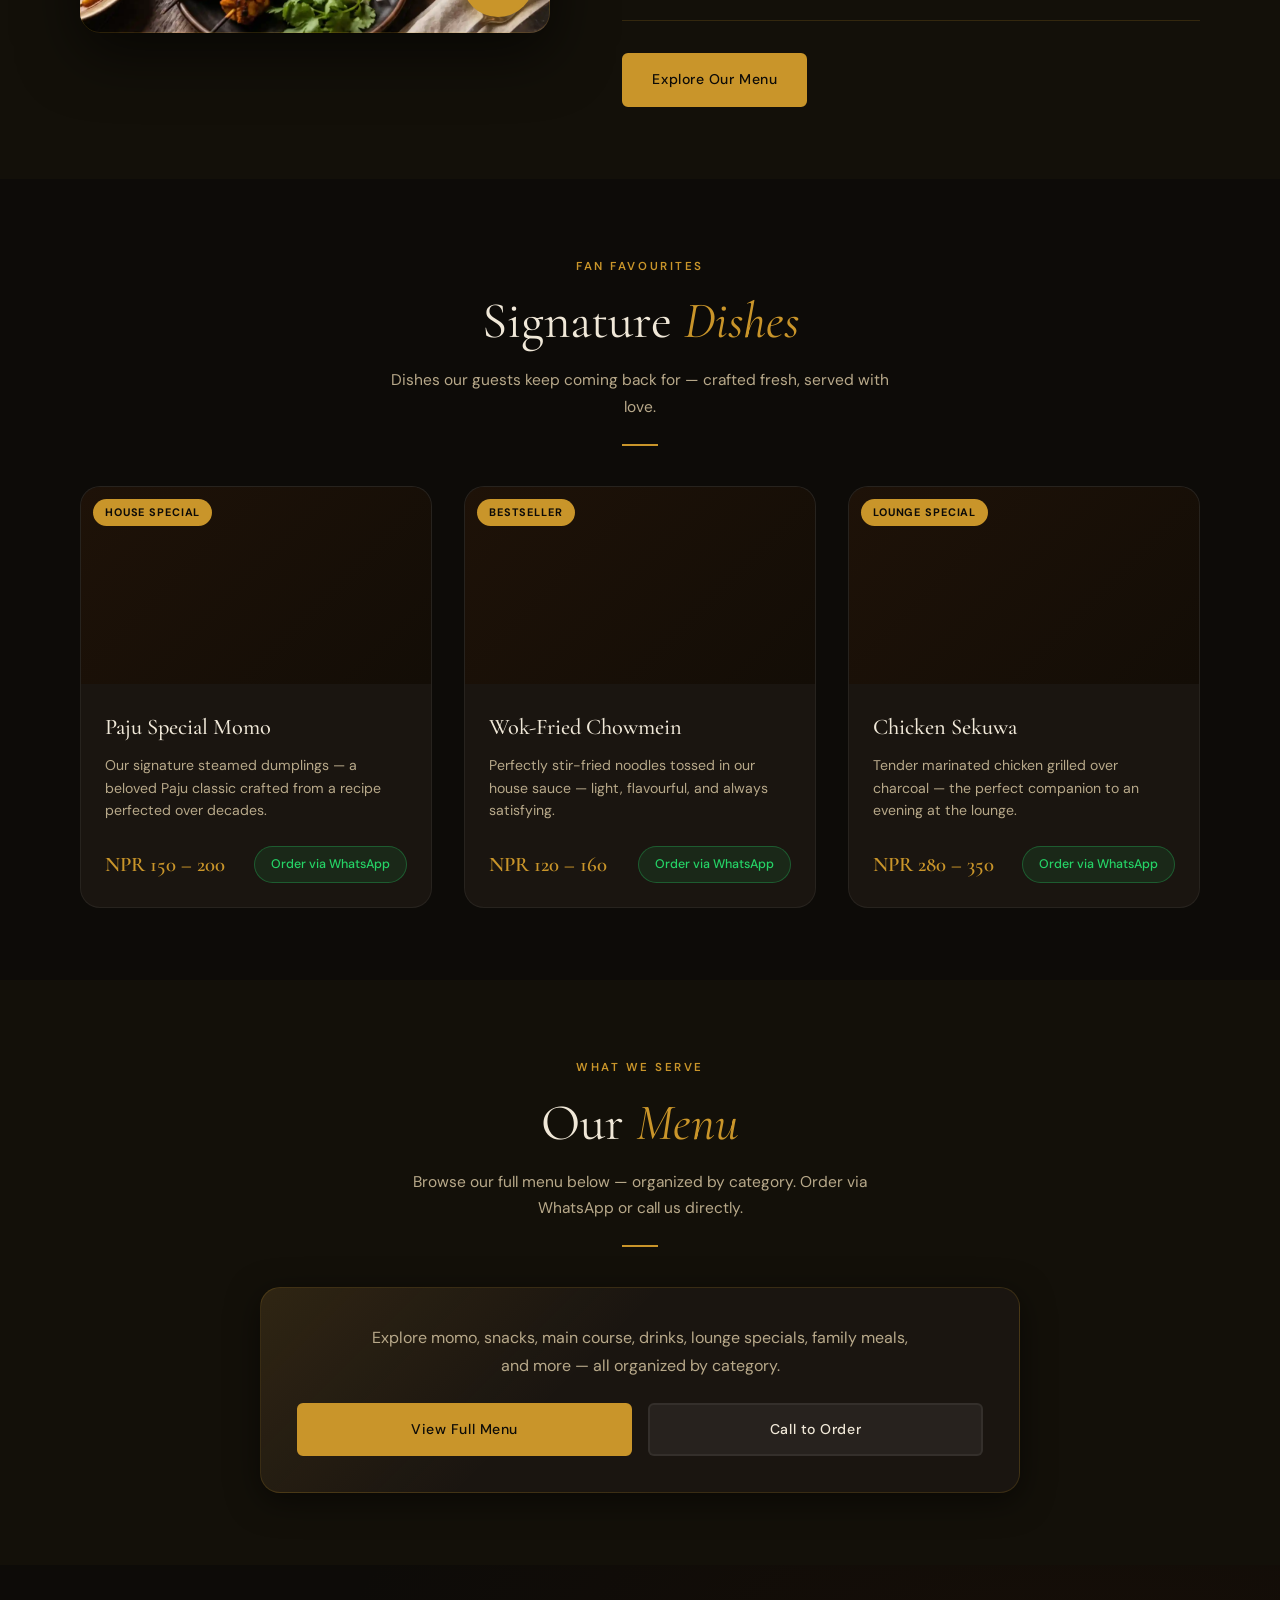
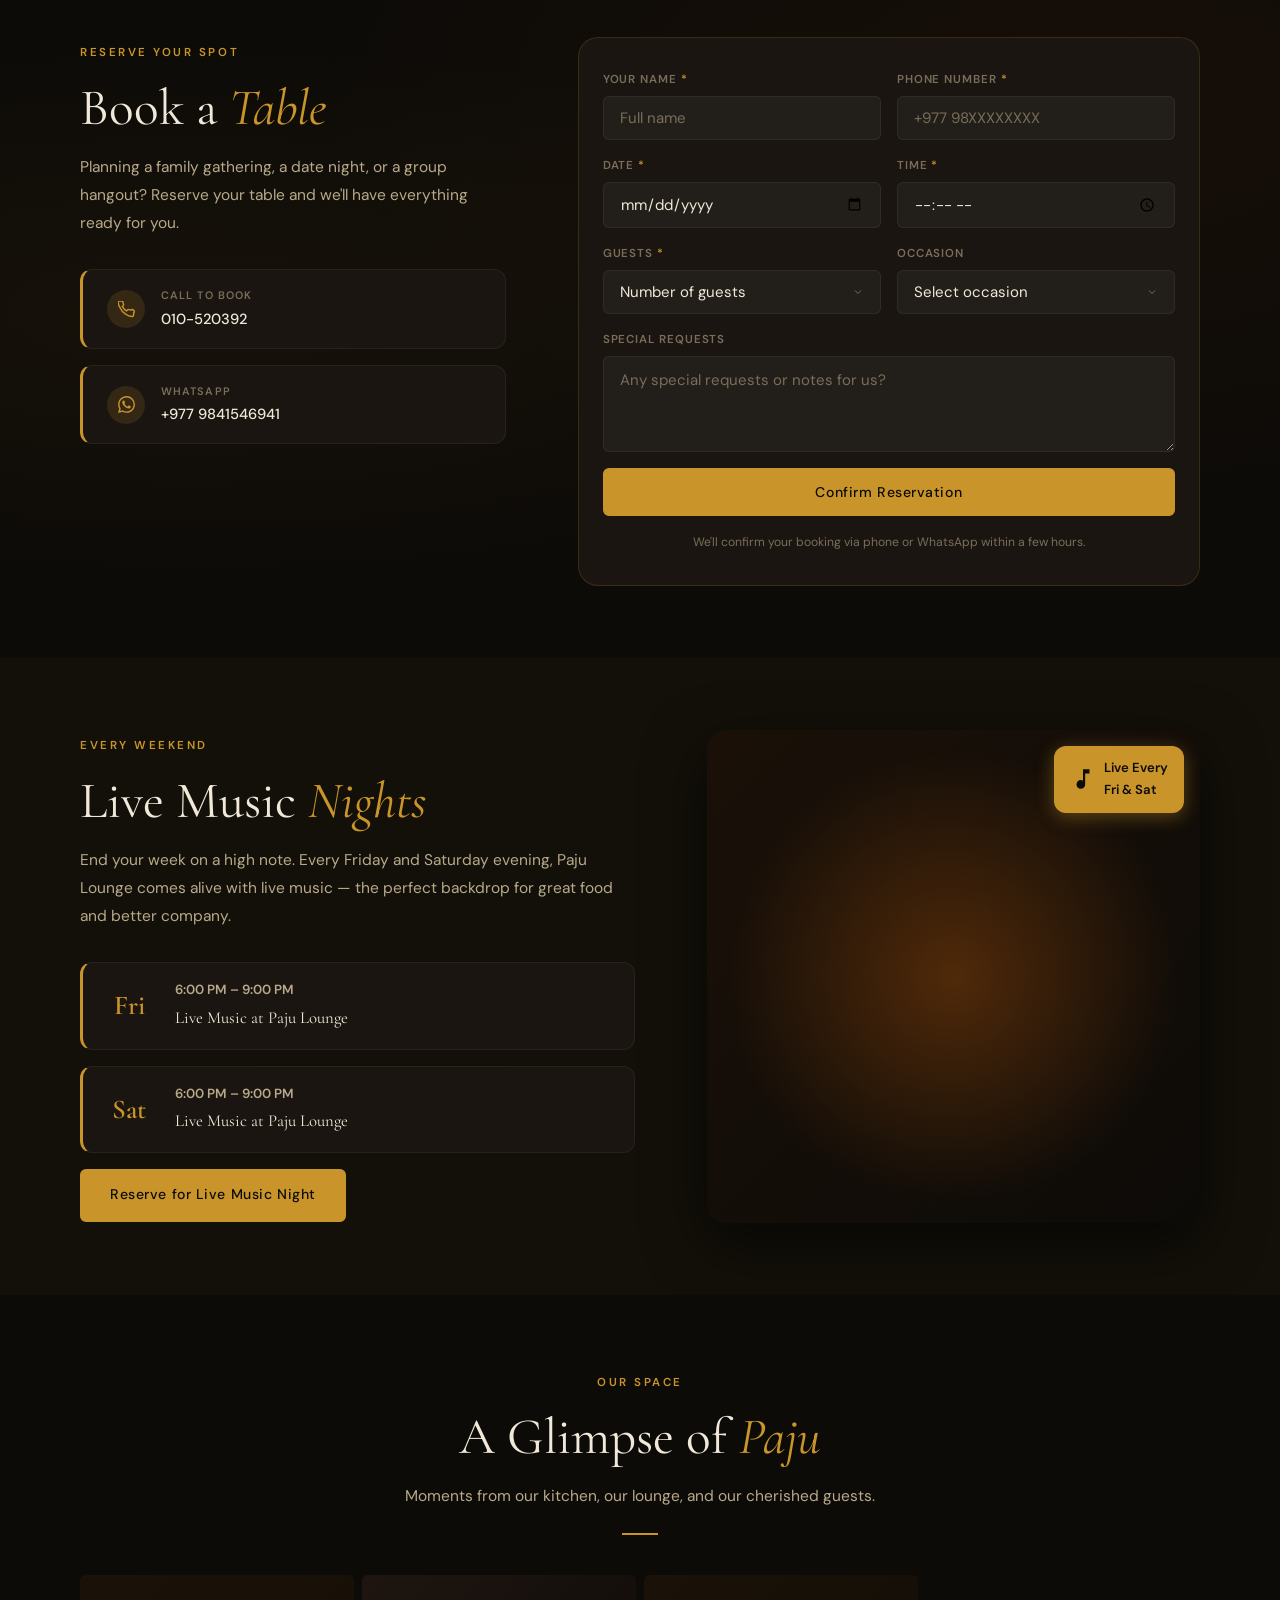
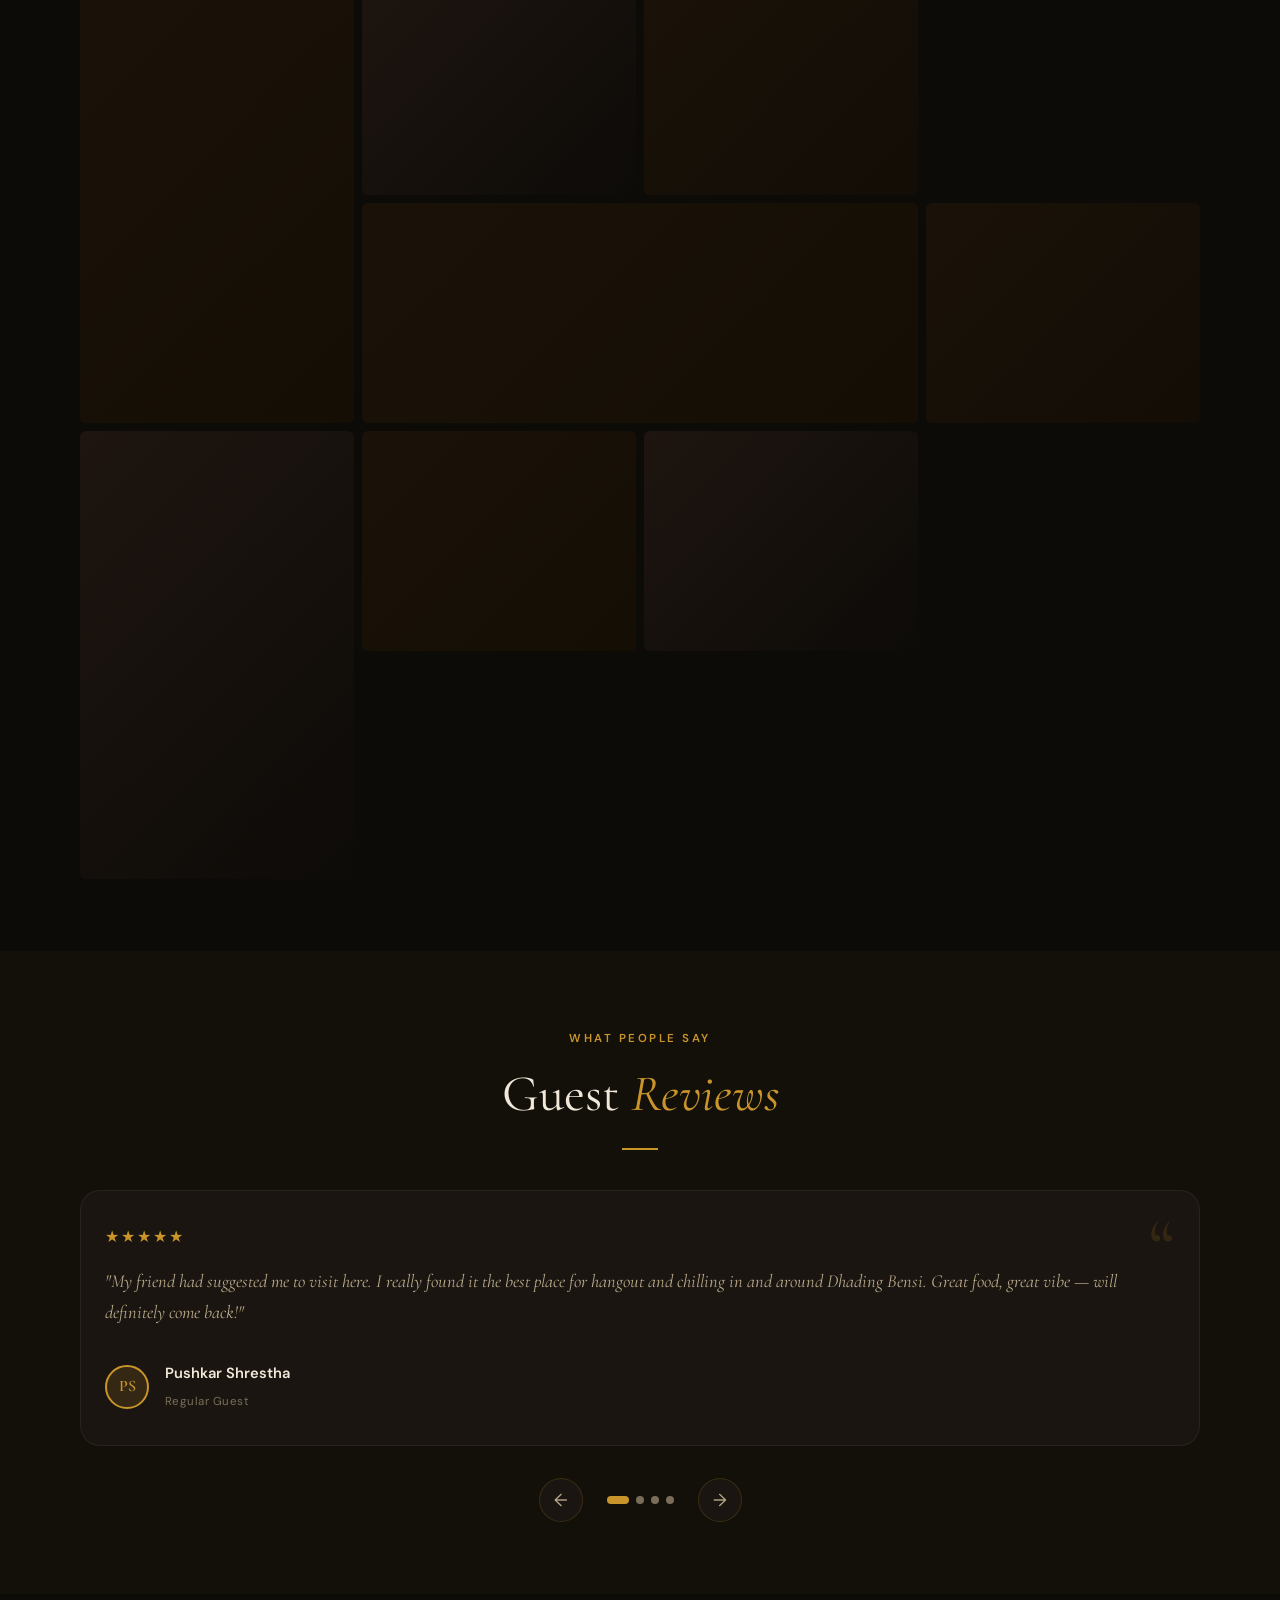
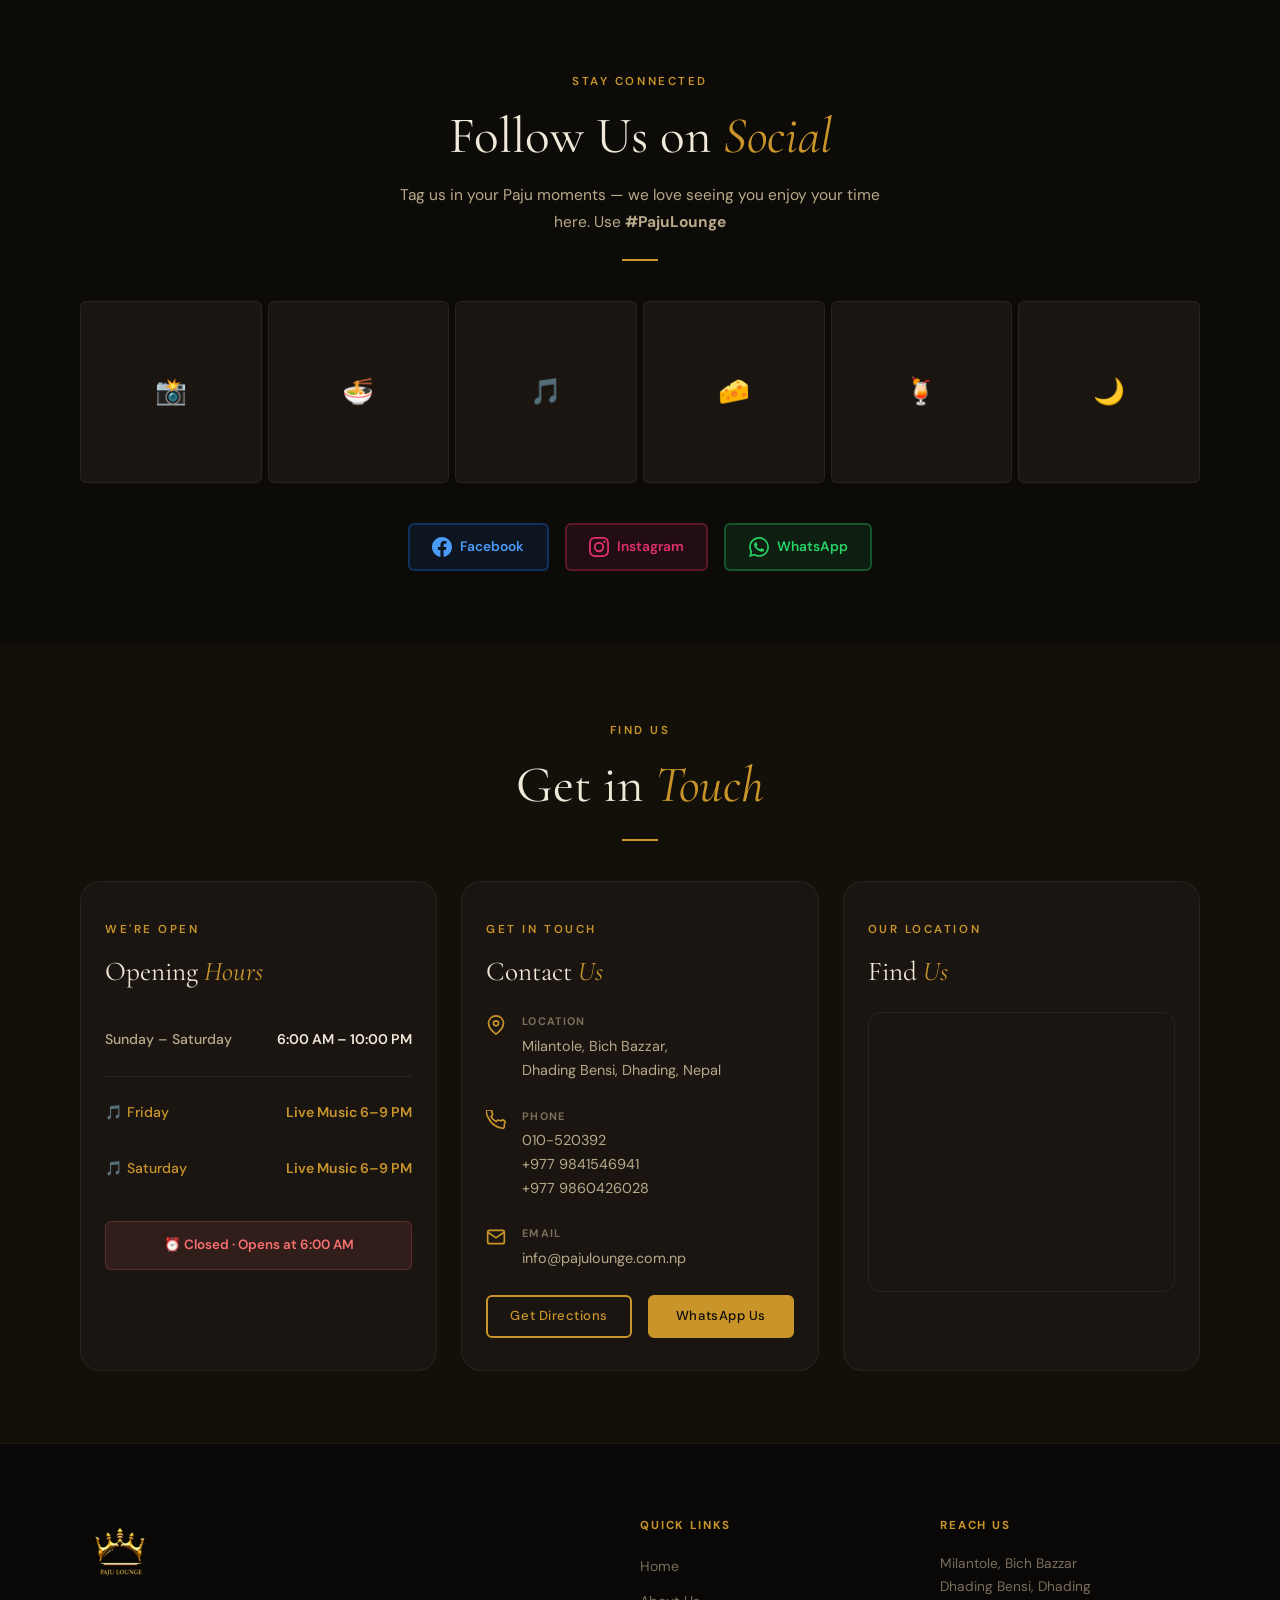
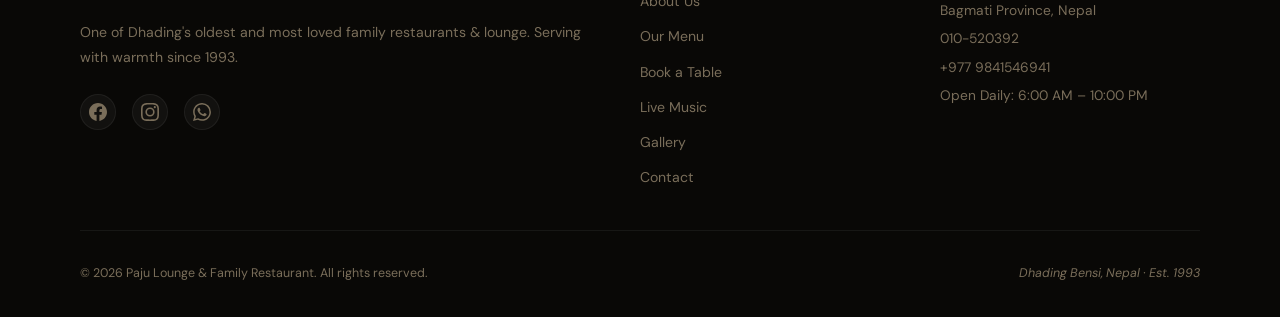
==== commit 59182f7e: "images" ====
--- a/index.html
+++ b/index.html
@@ -6,10 +6,19 @@
 
     <!-- ═══ PRIMARY META ═══════════════════════════════════════ -->
     <title>Paju Lounge &amp; Family Restaurant | Dhading Bensi, Nepal</title>
-    <meta name="description" content="Paju Lounge &amp; Family Restaurant — Dhading Bensi's most loved restaurant since 1993. Enjoy fresh momo, grilled specials, mocktails, and live music every Friday &amp; Saturday. Open daily 6 AM–10 PM." />
-    <meta name="keywords" content="Paju Lounge, Paju Lounge Dhading, Dhading Bensi restaurant, best restaurant Dhading, family restaurant Nepal, momo Dhading Bensi, live music Dhading, lounge Dhading, restaurant near Dhading Besi, Paju restaurant Nepal" />
+    <meta
+      name="description"
+      content="Paju Lounge &amp; Family Restaurant — Dhading Bensi's most loved restaurant since 1993. Enjoy fresh momo, grilled specials, mocktails, and live music every Friday &amp; Saturday. Open daily 6 AM–10 PM."
+    />
+    <meta
+      name="keywords"
+      content="Paju Lounge, Paju Lounge Dhading, Dhading Bensi restaurant, best restaurant Dhading, family restaurant Nepal, momo Dhading Bensi, live music Dhading, lounge Dhading, restaurant near Dhading Besi, Paju restaurant Nepal"
+    />
     <meta name="author" content="Paju Lounge &amp; Family Restaurant" />
-    <meta name="robots" content="index, follow, max-image-preview:large, max-snippet:-1, max-video-preview:-1" />
+    <meta
+      name="robots"
+      content="index, follow, max-image-preview:large, max-snippet:-1, max-video-preview:-1"
+    />
     <meta name="googlebot" content="index, follow" />
     <link rel="canonical" href="https://pajulounge.com.np/" />
 
@@ -21,22 +30,49 @@
 
     <!-- ═══ OPEN GRAPH (Facebook, WhatsApp, LinkedIn) ══════════ -->
     <meta property="og:type" content="restaurant" />
-    <meta property="og:site_name" content="Paju Lounge &amp; Family Restaurant" />
-    <meta property="og:title" content="Paju Lounge &amp; Family Restaurant | Dhading Bensi, Nepal" />
-    <meta property="og:description" content="Dhading Bensi's most loved restaurant since 1993. Fresh momo, grilled specials, mocktails &amp; live music every Friday &amp; Saturday. Open daily 6 AM–10 PM." />
+    <meta
+      property="og:site_name"
+      content="Paju Lounge &amp; Family Restaurant"
+    />
+    <meta
+      property="og:title"
+      content="Paju Lounge &amp; Family Restaurant | Dhading Bensi, Nepal"
+    />
+    <meta
+      property="og:description"
+      content="Dhading Bensi's most loved restaurant since 1993. Fresh momo, grilled specials, mocktails &amp; live music every Friday &amp; Saturday. Open daily 6 AM–10 PM."
+    />
     <meta property="og:url" content="https://pajulounge.com.np/" />
-    <meta property="og:image" content="https://pajulounge.com.np/assets/logo/heromomo.webp" />
+    <meta
+      property="og:image"
+      content="https://pajulounge.com.np/assets/logo/heromomo.webp"
+    />
     <meta property="og:image:width" content="1200" />
     <meta property="og:image:height" content="630" />
-    <meta property="og:image:alt" content="Paju Lounge &amp; Family Restaurant — fresh momo and food" />
+    <meta
+      property="og:image:alt"
+      content="Paju Lounge &amp; Family Restaurant — fresh momo and food"
+    />
     <meta property="og:locale" content="en_US" />
 
     <!-- ═══ TWITTER / X CARD ═══════════════════════════════════ -->
     <meta name="twitter:card" content="summary_large_image" />
-    <meta name="twitter:title" content="Paju Lounge &amp; Family Restaurant | Dhading Bensi, Nepal" />
-    <meta name="twitter:description" content="Dhading Bensi's most loved restaurant since 1993. Fresh momo, live music Fri &amp; Sat. Open daily 6 AM–10 PM." />
-    <meta name="twitter:image" content="https://pajulounge.com.np/assets/logo/heromomo.webp" />
-    <meta name="twitter:image:alt" content="Paju Lounge &amp; Family Restaurant food" />
+    <meta
+      name="twitter:title"
+      content="Paju Lounge &amp; Family Restaurant | Dhading Bensi, Nepal"
+    />
+    <meta
+      name="twitter:description"
+      content="Dhading Bensi's most loved restaurant since 1993. Fresh momo, live music Fri &amp; Sat. Open daily 6 AM–10 PM."
+    />
+    <meta
+      name="twitter:image"
+      content="https://pajulounge.com.np/assets/logo/heromomo.webp"
+    />
+    <meta
+      name="twitter:image:alt"
+      content="Paju Lounge &amp; Family Restaurant food"
+    />
 
     <!-- ═══ FAVICON ════════════════════════════════════════════ -->
     <!--
@@ -52,119 +88,165 @@
 
     <!-- ═══ STRUCTURED DATA — LOCAL BUSINESS + RESTAURANT ══════ -->
     <script type="application/ld+json">
-    {
-      "@context": "https://schema.org",
-      "@type": ["Restaurant", "FoodEstablishment", "LocalBusiness"],
-      "@id": "https://pajulounge.com.np/#restaurant",
-      "name": "Paju Lounge & Family Restaurant",
-      "alternateName": "Paju Lounge",
-      "description": "One of Dhading Bensi's oldest and most loved family restaurants and lounges, established in 1993. Serving fresh momo, grilled specials, mocktails, and live music every Friday and Saturday.",
-      "url": "https://pajulounge.com.np/",
-      "logo": "https://pajulounge.com.np/assets/logo/PAJUGOLD.webp",
-      "image": [
-        "https://pajulounge.com.np/assets/logo/heromomo.webp"
-      ],
-      "foundingDate": "1993",
-      "priceRange": "NPR 40 - NPR 800",
-      "currenciesAccepted": "NPR",
-      "paymentAccepted": "Cash",
-      "servesCuisine": ["Nepali", "Continental", "Chinese", "Fast Food"],
-      "hasMenu": "https://pajulounge.com.np/menu.html",
-      "telephone": ["+977-10-520392", "+977-9841546941", "+977-9860426028"],
-      "email": "info@pajulounge.com.np",
-      "address": {
-        "@type": "PostalAddress",
-        "streetAddress": "Milantole, Bich Bazzar",
-        "addressLocality": "Dhading Bensi",
-        "addressRegion": "Bagmati Province",
-        "addressCountry": "NP",
-        "postalCode": "45300"
-      },
-      "geo": {
-        "@type": "GeoCoordinates",
-        "latitude": 27.9120164,
-        "longitude": 84.8929148
-      },
-      "openingHoursSpecification": [
-        {
-          "@type": "OpeningHoursSpecification",
-          "dayOfWeek": ["Sunday","Monday","Tuesday","Wednesday","Thursday","Friday","Saturday"],
-          "opens": "06:00",
-          "closes": "22:00"
-        }
-      ],
-      "specialOpeningHoursSpecification": [
-        {
-          "@type": "OpeningHoursSpecification",
-          "name": "Live Music Night",
-          "dayOfWeek": ["Friday", "Saturday"],
-          "opens": "18:00",
-          "closes": "21:00"
-        }
-      ],
-      "amenityFeature": [
-        { "@type": "LocationFeatureSpecification", "name": "Live Music", "value": true },
-        { "@type": "LocationFeatureSpecification", "name": "Lounge Area", "value": true },
-        { "@type": "LocationFeatureSpecification", "name": "Family Friendly", "value": true },
-        { "@type": "LocationFeatureSpecification", "name": "Outdoor Seating", "value": false },
-        { "@type": "LocationFeatureSpecification", "name": "Hookah", "value": true },
-        { "@type": "LocationFeatureSpecification", "name": "Takeaway", "value": true }
-      ],
-      "sameAs": [
-        "https://www.facebook.com/pajuloungandfamilyrestaurant/",
-        "https://www.instagram.com/pajulounge",
-        "https://goo.gl/maps/ePEhKvPcNPyScgJG9"
-      ],
-      "aggregateRating": {
-        "@type": "AggregateRating",
-        "ratingValue": "4.5",
-        "reviewCount": "4",
-        "bestRating": "5",
-        "worstRating": "1"
-      },
-      "review": [
-        {
-          "@type": "Review",
-          "author": { "@type": "Person", "name": "Pushkar Shrestha" },
-          "reviewRating": { "@type": "Rating", "ratingValue": "5", "bestRating": "5" },
-          "reviewBody": "The best place for hangout and chilling in and around Dhading Bensi. Great food, great vibe."
+      {
+        "@context": "https://schema.org",
+        "@type": ["Restaurant", "FoodEstablishment", "LocalBusiness"],
+        "@id": "https://pajulounge.com.np/#restaurant",
+        "name": "Paju Lounge & Family Restaurant",
+        "alternateName": "Paju Lounge",
+        "description": "One of Dhading Bensi's oldest and most loved family restaurants and lounges, established in 1993. Serving fresh momo, grilled specials, mocktails, and live music every Friday and Saturday.",
+        "url": "https://pajulounge.com.np/",
+        "logo": "https://pajulounge.com.np/assets/logo/PAJUGOLD.webp",
+        "image": ["https://pajulounge.com.np/assets/logo/heromomo.webp"],
+        "foundingDate": "1993",
+        "priceRange": "NPR 40 - NPR 800",
+        "currenciesAccepted": "NPR",
+        "paymentAccepted": "Cash",
+        "servesCuisine": ["Nepali", "Continental", "Chinese", "Fast Food"],
+        "hasMenu": "https://pajulounge.com.np/menu.html",
+        "telephone": ["+977-10-520392", "+977-9841546941", "+977-9860426028"],
+        "email": "info@pajulounge.com.np",
+        "address": {
+          "@type": "PostalAddress",
+          "streetAddress": "Milantole, Bich Bazzar",
+          "addressLocality": "Dhading Bensi",
+          "addressRegion": "Bagmati Province",
+          "addressCountry": "NP",
+          "postalCode": "45300"
         },
-        {
-          "@type": "Review",
-          "author": { "@type": "Person", "name": "Kumar Dhakal" },
-          "reviewRating": { "@type": "Rating", "ratingValue": "5", "bestRating": "5" },
-          "reviewBody": "Awesome place, awesome food. The momo here is absolutely the best in Dhading!"
+        "geo": {
+          "@type": "GeoCoordinates",
+          "latitude": 27.9120164,
+          "longitude": 84.8929148
         },
-        {
-          "@type": "Review",
-          "author": { "@type": "Person", "name": "Abanish Giri" },
-          "reviewRating": { "@type": "Rating", "ratingValue": "5", "bestRating": "5" },
-          "reviewBody": "Enjoyed the food and great service! The live music on Friday evenings is a lovely touch."
+        "openingHoursSpecification": [
+          {
+            "@type": "OpeningHoursSpecification",
+            "dayOfWeek": [
+              "Sunday",
+              "Monday",
+              "Tuesday",
+              "Wednesday",
+              "Thursday",
+              "Friday",
+              "Saturday"
+            ],
+            "opens": "06:00",
+            "closes": "22:00"
+          }
+        ],
+        "specialOpeningHoursSpecification": [
+          {
+            "@type": "OpeningHoursSpecification",
+            "name": "Live Music Night",
+            "dayOfWeek": ["Friday", "Saturday"],
+            "opens": "18:00",
+            "closes": "21:00"
+          }
+        ],
+        "amenityFeature": [
+          {
+            "@type": "LocationFeatureSpecification",
+            "name": "Live Music",
+            "value": true
+          },
+          {
+            "@type": "LocationFeatureSpecification",
+            "name": "Lounge Area",
+            "value": true
+          },
+          {
+            "@type": "LocationFeatureSpecification",
+            "name": "Family Friendly",
+            "value": true
+          },
+          {
+            "@type": "LocationFeatureSpecification",
+            "name": "Outdoor Seating",
+            "value": false
+          },
+          {
+            "@type": "LocationFeatureSpecification",
+            "name": "Hookah",
+            "value": true
+          },
+          {
+            "@type": "LocationFeatureSpecification",
+            "name": "Takeaway",
+            "value": true
+          }
+        ],
+        "sameAs": [
+          "https://www.facebook.com/pajuloungandfamilyrestaurant/",
+          "https://www.instagram.com/pajulounge",
+          "https://goo.gl/maps/ePEhKvPcNPyScgJG9"
+        ],
+        "aggregateRating": {
+          "@type": "AggregateRating",
+          "ratingValue": "4.5",
+          "reviewCount": "4",
+          "bestRating": "5",
+          "worstRating": "1"
         },
-        {
-          "@type": "Review",
-          "author": { "@type": "Person", "name": "Bijay Sharma" },
-          "reviewRating": { "@type": "Rating", "ratingValue": "4", "bestRating": "5" },
-          "reviewBody": "One of the best restaurants in Dhading Bensi. Food quality has been consistently great over the years."
-        }
-      ]
-    }
+        "review": [
+          {
+            "@type": "Review",
+            "author": { "@type": "Person", "name": "Pushkar Shrestha" },
+            "reviewRating": {
+              "@type": "Rating",
+              "ratingValue": "5",
+              "bestRating": "5"
+            },
+            "reviewBody": "The best place for hangout and chilling in and around Dhading Bensi. Great food, great vibe."
+          },
+          {
+            "@type": "Review",
+            "author": { "@type": "Person", "name": "Kumar Dhakal" },
+            "reviewRating": {
+              "@type": "Rating",
+              "ratingValue": "5",
+              "bestRating": "5"
+            },
+            "reviewBody": "Awesome place, awesome food. The momo here is absolutely the best in Dhading!"
+          },
+          {
+            "@type": "Review",
+            "author": { "@type": "Person", "name": "Abanish Giri" },
+            "reviewRating": {
+              "@type": "Rating",
+              "ratingValue": "5",
+              "bestRating": "5"
+            },
+            "reviewBody": "Enjoyed the food and great service! The live music on Friday evenings is a lovely touch."
+          },
+          {
+            "@type": "Review",
+            "author": { "@type": "Person", "name": "Bijay Sharma" },
+            "reviewRating": {
+              "@type": "Rating",
+              "ratingValue": "4",
+              "bestRating": "5"
+            },
+            "reviewBody": "One of the best restaurants in Dhading Bensi. Food quality has been consistently great over the years."
+          }
+        ]
+      }
     </script>
 
     <!-- ═══ BREADCRUMB STRUCTURED DATA ═══════════════════════ -->
     <script type="application/ld+json">
-    {
-      "@context": "https://schema.org",
-      "@type": "BreadcrumbList",
-      "itemListElement": [
-        {
-          "@type": "ListItem",
-          "position": 1,
-          "name": "Home",
-          "item": "https://pajulounge.com.np/"
-        }
-      ]
-    }
+      {
+        "@context": "https://schema.org",
+        "@type": "BreadcrumbList",
+        "itemListElement": [
+          {
+            "@type": "ListItem",
+            "position": 1,
+            "name": "Home",
+            "item": "https://pajulounge.com.np/"
+          }
+        ]
+      }
     </script>
 
     <!-- ═══ FONTS ══════════════════════════════════════════════ -->
@@ -175,9 +257,14 @@
       rel="stylesheet"
     />
     <!-- Hero image preload for faster LCP -->
-    <link rel="preload" as="image" href="./assets/logo/heromomo.webp" fetchpriority="high" />
+    <link
+      rel="preload"
+      as="image"
+      href="./assets/logo/heromomo.webp"
+      fetchpriority="high"
+    />
     <link rel="stylesheet" href="style.css" />
-  
+
     <!-- Web App Manifest -->
     <link rel="manifest" href="/site.webmanifest" />
     <meta name="theme-color" content="#c9952a" />
@@ -185,70 +272,70 @@
     <!-- ═══ FAQ STRUCTURED DATA ═══════════════════════════════ -->
     <!-- Google can display these Q&As directly in search results -->
     <script type="application/ld+json">
-    {
-      "@context": "https://schema.org",
-      "@type": "FAQPage",
-      "mainEntity": [
-        {
-          "@type": "Question",
-          "name": "Where is Paju Lounge located?",
-          "acceptedAnswer": {
-            "@type": "Answer",
-            "text": "Paju Lounge & Family Restaurant is located at Milantole, Bich Bazzar, Dhading Bensi, Dhading, Nepal — in the heart of the main bazaar area."
+      {
+        "@context": "https://schema.org",
+        "@type": "FAQPage",
+        "mainEntity": [
+          {
+            "@type": "Question",
+            "name": "Where is Paju Lounge located?",
+            "acceptedAnswer": {
+              "@type": "Answer",
+              "text": "Paju Lounge & Family Restaurant is located at Milantole, Bich Bazzar, Dhading Bensi, Dhading, Nepal — in the heart of the main bazaar area."
+            }
+          },
+          {
+            "@type": "Question",
+            "name": "What are the opening hours of Paju Lounge?",
+            "acceptedAnswer": {
+              "@type": "Answer",
+              "text": "Paju Lounge is open daily from 6:00 AM to 10:00 PM, seven days a week."
+            }
+          },
+          {
+            "@type": "Question",
+            "name": "Does Paju Lounge have live music?",
+            "acceptedAnswer": {
+              "@type": "Answer",
+              "text": "Yes! Paju Lounge features live music every Friday and Saturday evening from 6:00 PM to 9:00 PM."
+            }
+          },
+          {
+            "@type": "Question",
+            "name": "How can I reserve a table at Paju Lounge?",
+            "acceptedAnswer": {
+              "@type": "Answer",
+              "text": "You can reserve a table by calling 010-520392 or +977 9841546941, or by sending a WhatsApp message to +977 9841546941."
+            }
+          },
+          {
+            "@type": "Question",
+            "name": "Does Paju Lounge offer takeaway?",
+            "acceptedAnswer": {
+              "@type": "Answer",
+              "text": "Yes, Paju Lounge offers takeaway. You can order by calling 010-520392 or via WhatsApp at +977 9841546941."
+            }
+          },
+          {
+            "@type": "Question",
+            "name": "What food does Paju Lounge serve?",
+            "acceptedAnswer": {
+              "@type": "Answer",
+              "text": "Paju Lounge serves a wide variety of food including momo (steamed, fried, C-momo), chowmein, thukpa, grilled chicken, chicken sekuwa, khaja sets, mocktails, cold coffee, ice cream, and more."
+            }
+          },
+          {
+            "@type": "Question",
+            "name": "How long has Paju Lounge been open?",
+            "acceptedAnswer": {
+              "@type": "Answer",
+              "text": "Paju Lounge & Family Restaurant was established in 1993, making it one of the oldest and most loved restaurants in Dhading Bensi with over 30 years of service."
+            }
           }
-        },
-        {
-          "@type": "Question",
-          "name": "What are the opening hours of Paju Lounge?",
-          "acceptedAnswer": {
-            "@type": "Answer",
-            "text": "Paju Lounge is open daily from 6:00 AM to 10:00 PM, seven days a week."
-          }
-        },
-        {
-          "@type": "Question",
-          "name": "Does Paju Lounge have live music?",
-          "acceptedAnswer": {
-            "@type": "Answer",
-            "text": "Yes! Paju Lounge features live music every Friday and Saturday evening from 6:00 PM to 9:00 PM."
-          }
-        },
-        {
-          "@type": "Question",
-          "name": "How can I reserve a table at Paju Lounge?",
-          "acceptedAnswer": {
-            "@type": "Answer",
-            "text": "You can reserve a table by calling 010-520392 or +977 9841546941, or by sending a WhatsApp message to +977 9841546941."
-          }
-        },
-        {
-          "@type": "Question",
-          "name": "Does Paju Lounge offer takeaway?",
-          "acceptedAnswer": {
-            "@type": "Answer",
-            "text": "Yes, Paju Lounge offers takeaway. You can order by calling 010-520392 or via WhatsApp at +977 9841546941."
-          }
-        },
-        {
-          "@type": "Question",
-          "name": "What food does Paju Lounge serve?",
-          "acceptedAnswer": {
-            "@type": "Answer",
-            "text": "Paju Lounge serves a wide variety of food including momo (steamed, fried, C-momo), chowmein, thukpa, grilled chicken, chicken sekuwa, khaja sets, mocktails, cold coffee, ice cream, and more."
-          }
-        },
-        {
-          "@type": "Question",
-          "name": "How long has Paju Lounge been open?",
-          "acceptedAnswer": {
-            "@type": "Answer",
-            "text": "Paju Lounge & Family Restaurant was established in 1993, making it one of the oldest and most loved restaurants in Dhading Bensi with over 30 years of service."
-          }
-        }
-      ]
-    }
+        ]
+      }
     </script>
-</head>
+  </head>
   <body>
     <!-- ═══════════════════════════════════════════
        PAGE LOADER
@@ -256,35 +343,55 @@
     <div class="page-loader" id="pageLoader" aria-hidden="true" role="status">
       <div class="loader-inner">
         <div class="loader-food-ring">
-          <div class="loader-icon" style="--i:0; --start:0deg">
-            <span class="loader-icon-emoji" style="--i:0; --start:0deg">🍜</span>
-          </div>
-          <div class="loader-icon" style="--i:1; --start:36deg">
-            <span class="loader-icon-emoji" style="--i:1; --start:36deg">🥟</span>
-          </div>
-          <div class="loader-icon" style="--i:2; --start:72deg">
-            <span class="loader-icon-emoji" style="--i:2; --start:72deg">🍗</span>
-          </div>
-          <div class="loader-icon" style="--i:3; --start:108deg">
-            <span class="loader-icon-emoji" style="--i:3; --start:108deg">🍹</span>
-          </div>
-          <div class="loader-icon" style="--i:4; --start:144deg">
-            <span class="loader-icon-emoji" style="--i:4; --start:144deg">🍕</span>
-          </div>
-          <div class="loader-icon" style="--i:5; --start:180deg">
-            <span class="loader-icon-emoji" style="--i:5; --start:180deg">🧆</span>
-          </div>
-          <div class="loader-icon" style="--i:6; --start:216deg">
-            <span class="loader-icon-emoji" style="--i:6; --start:216deg">🍨</span>
-          </div>
-          <div class="loader-icon" style="--i:7; --start:252deg">
-            <span class="loader-icon-emoji" style="--i:7; --start:252deg">🥗</span>
-          </div>
-          <div class="loader-icon" style="--i:8; --start:288deg">
-            <span class="loader-icon-emoji" style="--i:8; --start:288deg">🍲</span>
-          </div>
-          <div class="loader-icon" style="--i:9; --start:324deg">
-            <span class="loader-icon-emoji" style="--i:9; --start:324deg">☕</span>
+          <div class="loader-icon" style="--i: 0; --start: 0deg">
+            <span class="loader-icon-emoji" style="--i: 0; --start: 0deg"
+              >🍜</span
+            >
+          </div>
+          <div class="loader-icon" style="--i: 1; --start: 36deg">
+            <span class="loader-icon-emoji" style="--i: 1; --start: 36deg"
+              >🥟</span
+            >
+          </div>
+          <div class="loader-icon" style="--i: 2; --start: 72deg">
+            <span class="loader-icon-emoji" style="--i: 2; --start: 72deg"
+              >🍗</span
+            >
+          </div>
+          <div class="loader-icon" style="--i: 3; --start: 108deg">
+            <span class="loader-icon-emoji" style="--i: 3; --start: 108deg"
+              >🍹</span
+            >
+          </div>
+          <div class="loader-icon" style="--i: 4; --start: 144deg">
+            <span class="loader-icon-emoji" style="--i: 4; --start: 144deg"
+              >🍕</span
+            >
+          </div>
+          <div class="loader-icon" style="--i: 5; --start: 180deg">
+            <span class="loader-icon-emoji" style="--i: 5; --start: 180deg"
+              >🧆</span
+            >
+          </div>
+          <div class="loader-icon" style="--i: 6; --start: 216deg">
+            <span class="loader-icon-emoji" style="--i: 6; --start: 216deg"
+              >🍨</span
+            >
+          </div>
+          <div class="loader-icon" style="--i: 7; --start: 252deg">
+            <span class="loader-icon-emoji" style="--i: 7; --start: 252deg"
+              >🥗</span
+            >
+          </div>
+          <div class="loader-icon" style="--i: 8; --start: 288deg">
+            <span class="loader-icon-emoji" style="--i: 8; --start: 288deg"
+              >🍲</span
+            >
+          </div>
+          <div class="loader-icon" style="--i: 9; --start: 324deg">
+            <span class="loader-icon-emoji" style="--i: 9; --start: 324deg"
+              >☕</span
+            >
           </div>
         </div>
         <p class="loader-tagline">Preparing something delicious&hellip;</p>
@@ -442,15 +549,21 @@
     <!-- ═══════════════════════════════════════════
        ABOUT
   ═══════════════════════════════════════════ -->
-    <section class="section about-section" id="about" aria-label="About Paju Lounge">
+    <section
+      class="section about-section"
+      id="about"
+      aria-label="About Paju Lounge"
+    >
       <div class="container">
         <div class="about-grid">
           <div class="about-image-col reveal-left">
             <div class="about-img-frame">
-              <!--
-              REPLACE: <img src="images/aboutbg.jpeg" alt="Paju Lounge interior" class="about-img" />
-            -->
-              <div class="about-img-placeholder" aria-hidden="true"></div>
+              <img
+                src="./assets/images/aboutbg.webp"
+                alt="Paju Lounge interior"
+                class="about-img"
+              />
+
               <div class="about-badge" aria-label="Established 1993">
                 <span class="badge-year">1993</span>
                 <span class="badge-label">Est.</span>
@@ -605,13 +718,15 @@
           <p class="section-eyebrow">What We Serve</p>
           <h2 class="section-title">Our <em>Menu</em></h2>
           <p class="section-desc">
-            Browse our full menu below — organized by category. Order via WhatsApp or call us directly.
+            Browse our full menu below — organized by category. Order via
+            WhatsApp or call us directly.
           </p>
         </div>
 
         <div class="menu-teaser-card reveal-up">
           <p>
-            Explore momo, snacks, main course, drinks, lounge specials, family meals, and more — all organized by category.
+            Explore momo, snacks, main course, drinks, lounge specials, family
+            meals, and more — all organized by category.
           </p>
           <div class="menu-cta-btns">
             <a href="menu.html" class="btn btn-primary">View Full Menu</a>
@@ -676,12 +791,6 @@
           </div>
 
           <div class="reserve-form-col reveal-right">
-            <!--
-            FORM CONNECTION:
-            Option A — Formspree (easiest): sign up at formspree.io, replace action="#" with your endpoint URL, remove JS preventDefault.
-            Option B — EmailJS: add their SDK, call emailjs.sendForm() in script.js.
-            Option C — WhatsApp fallback: uncomment the wa redirect in script.js handleFormSubmit().
-          -->
             <form
               class="reserve-form"
               id="reserveForm"
@@ -903,7 +1012,11 @@
     <!-- ═══════════════════════════════════════════
        TESTIMONIALS
   ═══════════════════════════════════════════ -->
-    <section class="section testimonials-section" id="testimonials" aria-label="Customer Reviews">
+    <section
+      class="section testimonials-section"
+      id="testimonials"
+      aria-label="Customer Reviews"
+    >
       <div class="container">
         <div class="section-header reveal-up">
           <p class="section-eyebrow">What People Say</p>
@@ -1027,12 +1140,6 @@
           </p>
         </div>
 
-        <!--
-        REPLACE each .social-post with:
-        <a href="INSTAGRAM_POST_URL" target="_blank" rel="noopener noreferrer" class="social-post">
-          <img src="images/social-N.jpg" alt="Caption" class="social-post-img" loading="lazy" />
-        </a>
-      -->
         <div class="social-grid reveal-up" aria-label="Social media posts">
           <div class="social-post">
             <div class="social-post-inner">
@@ -1131,7 +1238,13 @@
     <!-- ═══════════════════════════════════════════
        CONTACT + HOURS + MAP
   ═══════════════════════════════════════════ -->
-    <section class="section contact-section" id="contact" aria-label="Contact and Location" itemscope itemtype="https://schema.org/Restaurant">
+    <section
+      class="section contact-section"
+      id="contact"
+      aria-label="Contact and Location"
+      itemscope
+      itemtype="https://schema.org/Restaurant"
+    >
       <div class="container">
         <div class="section-header reveal-up">
           <p class="section-eyebrow">Find Us</p>
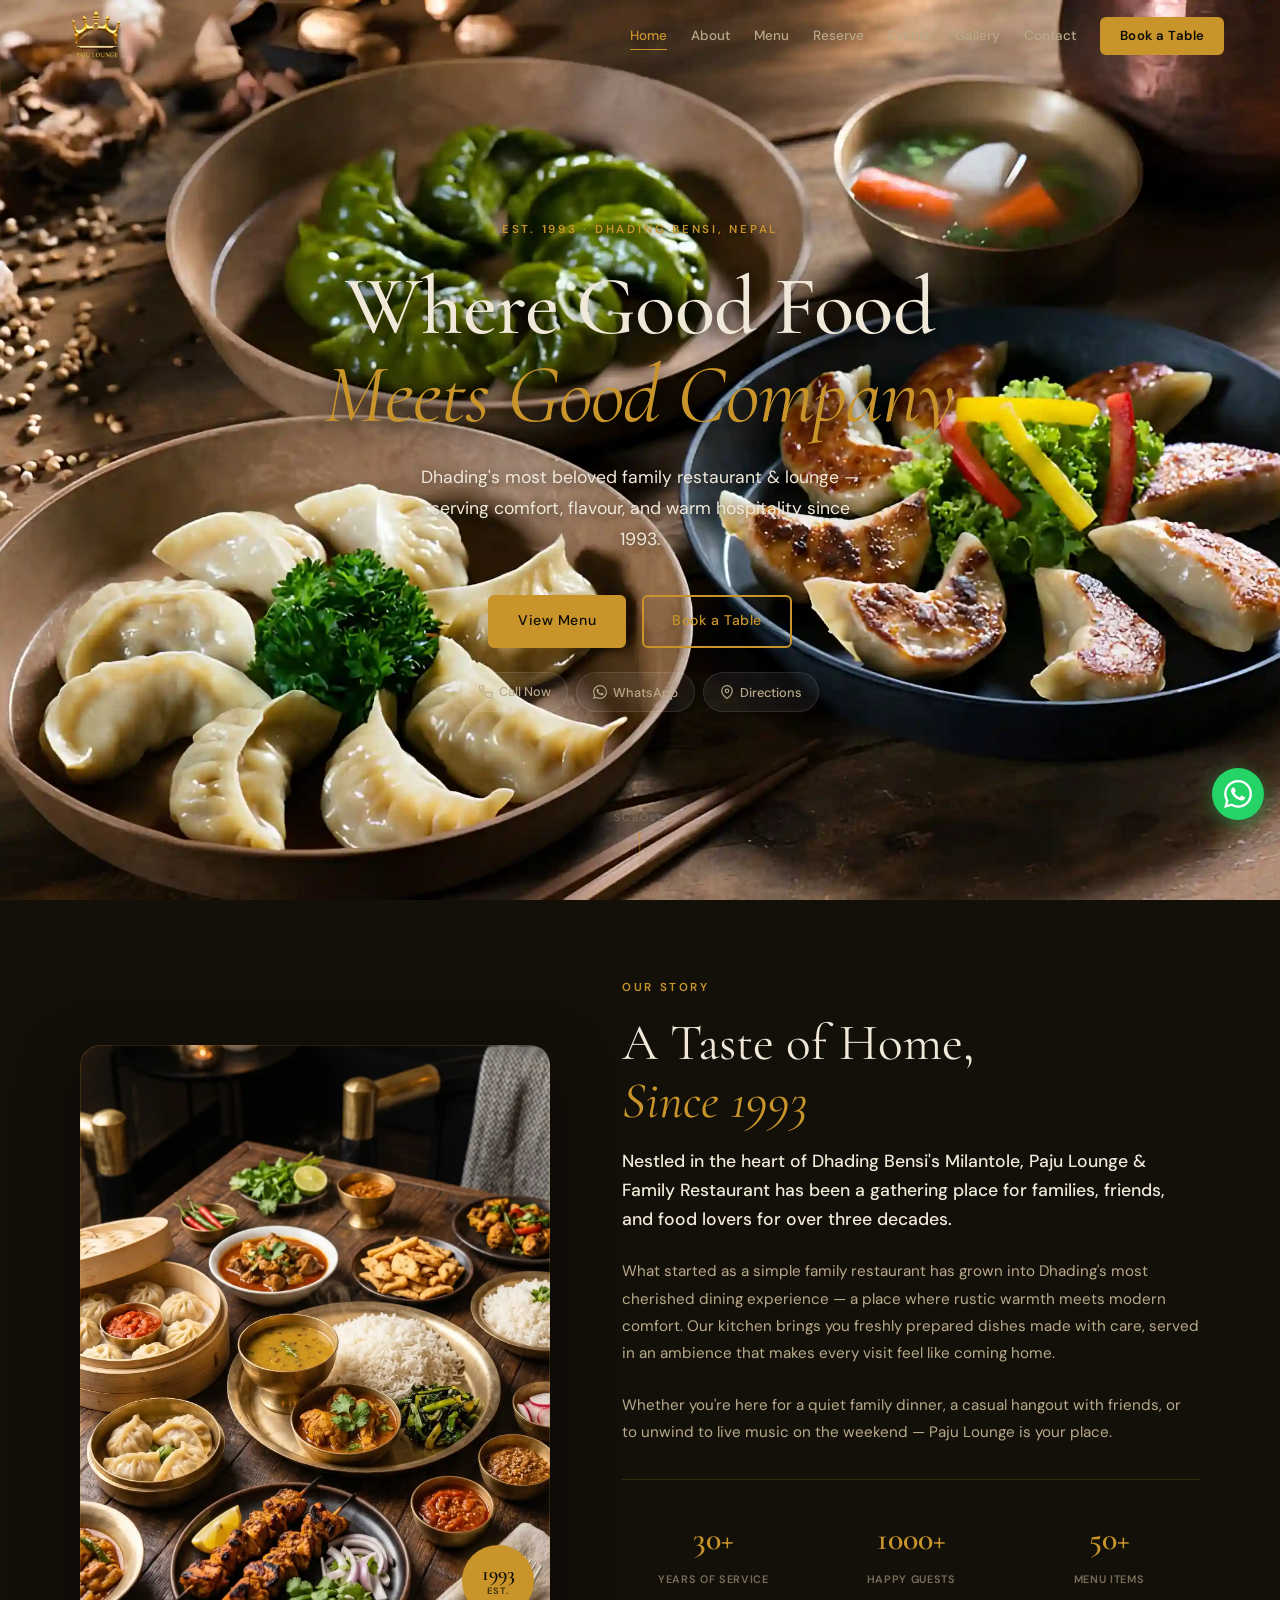
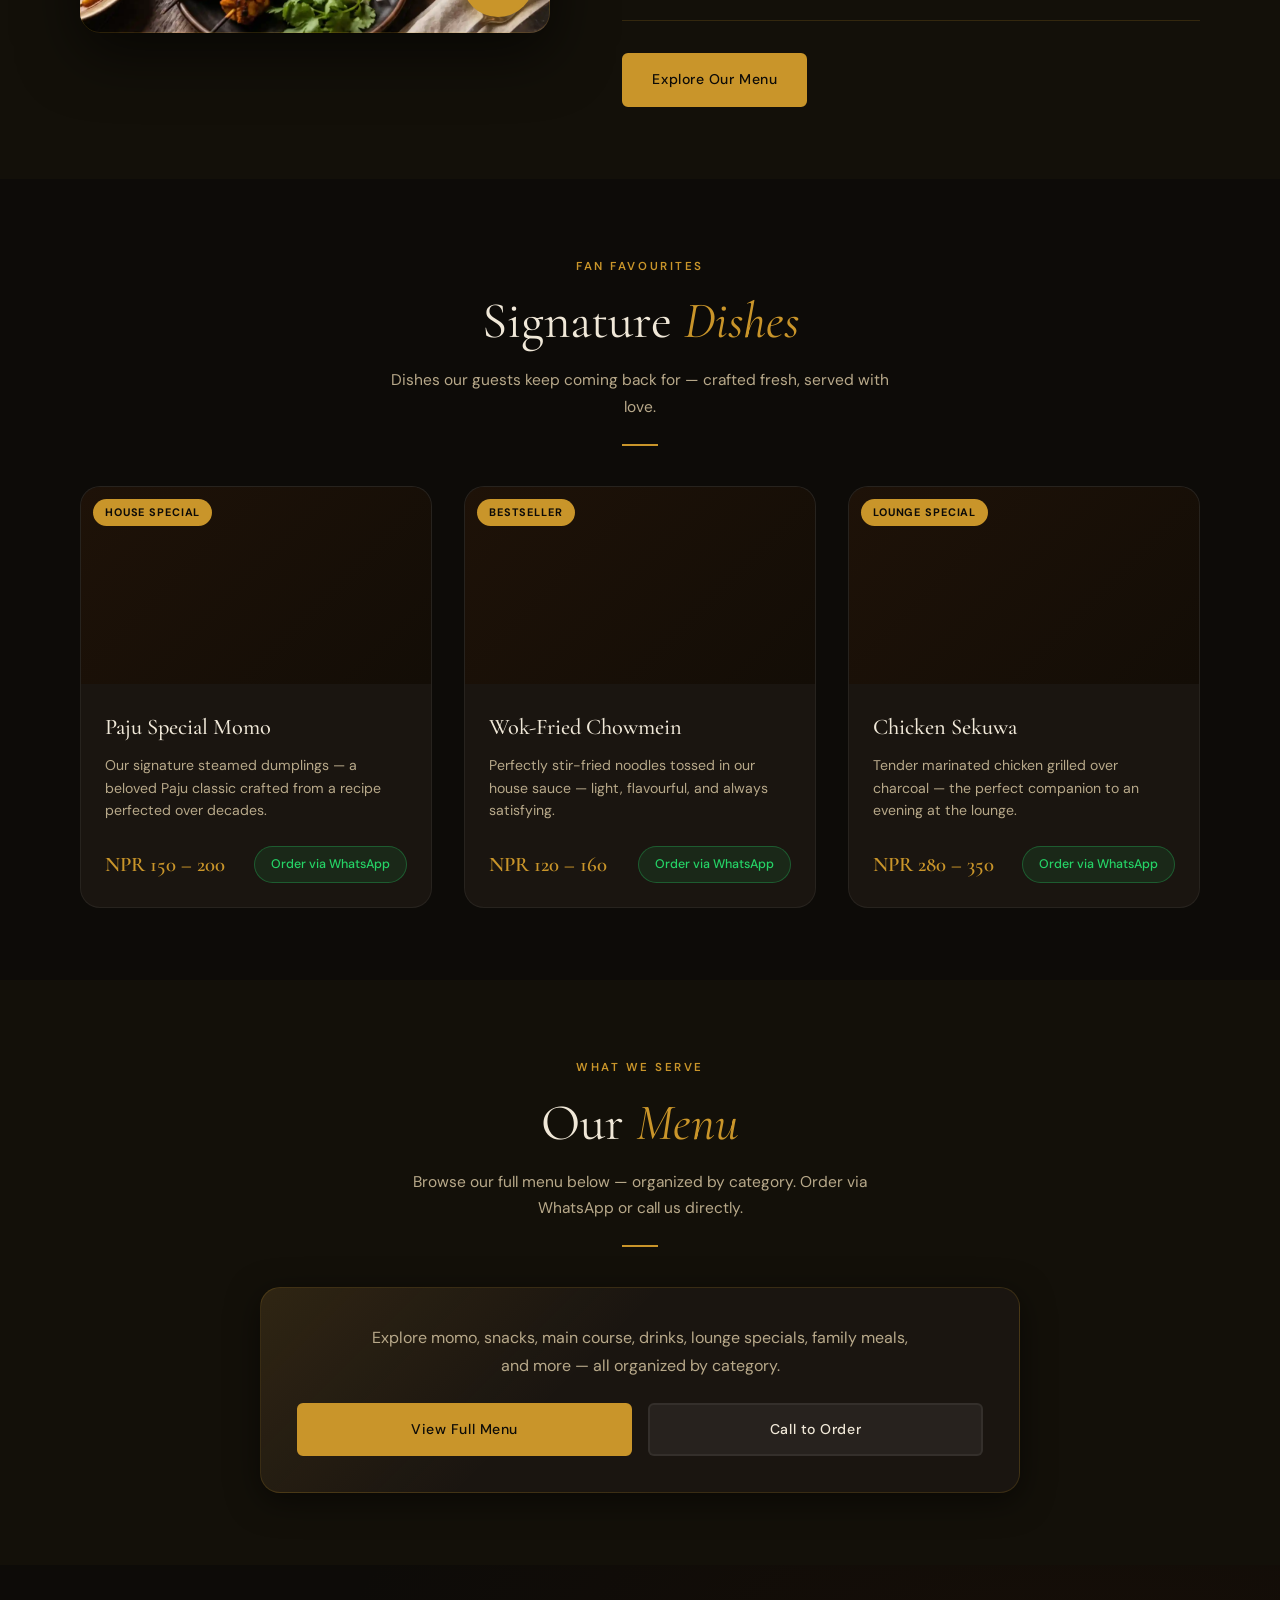
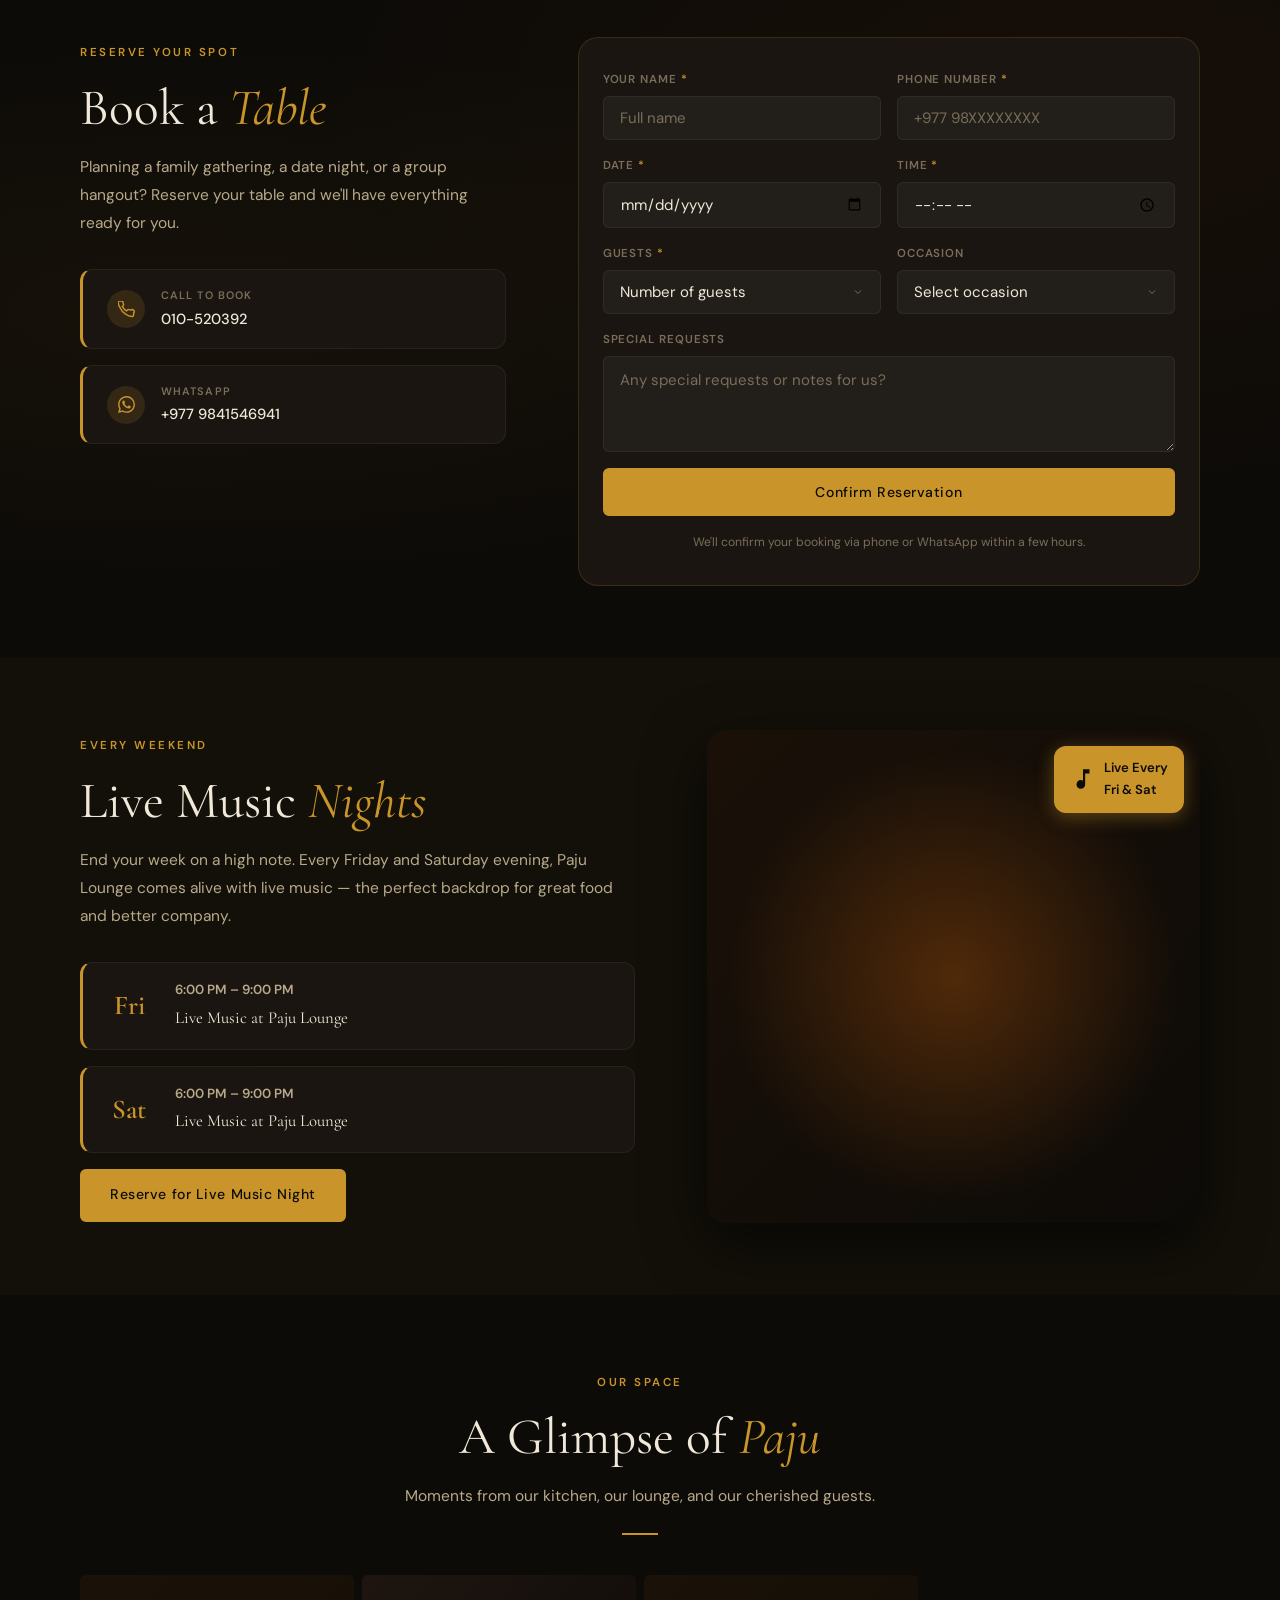
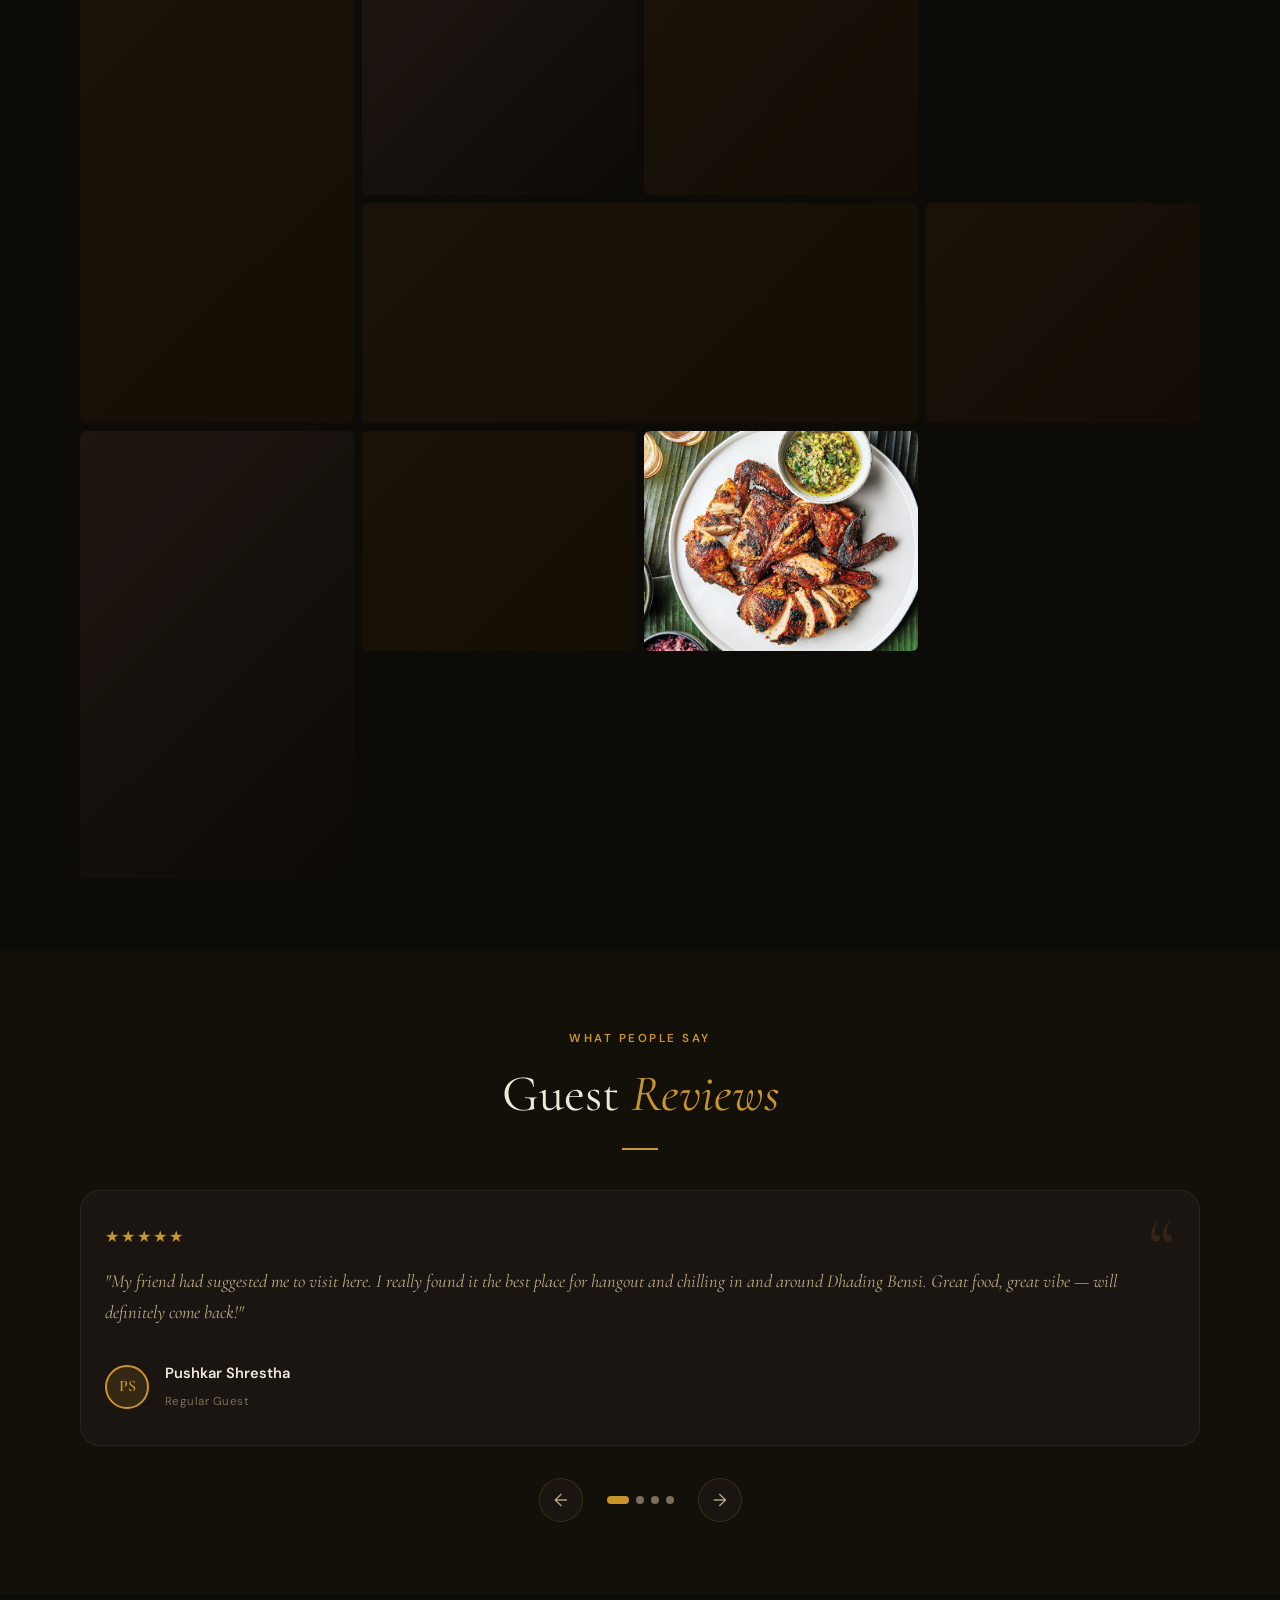
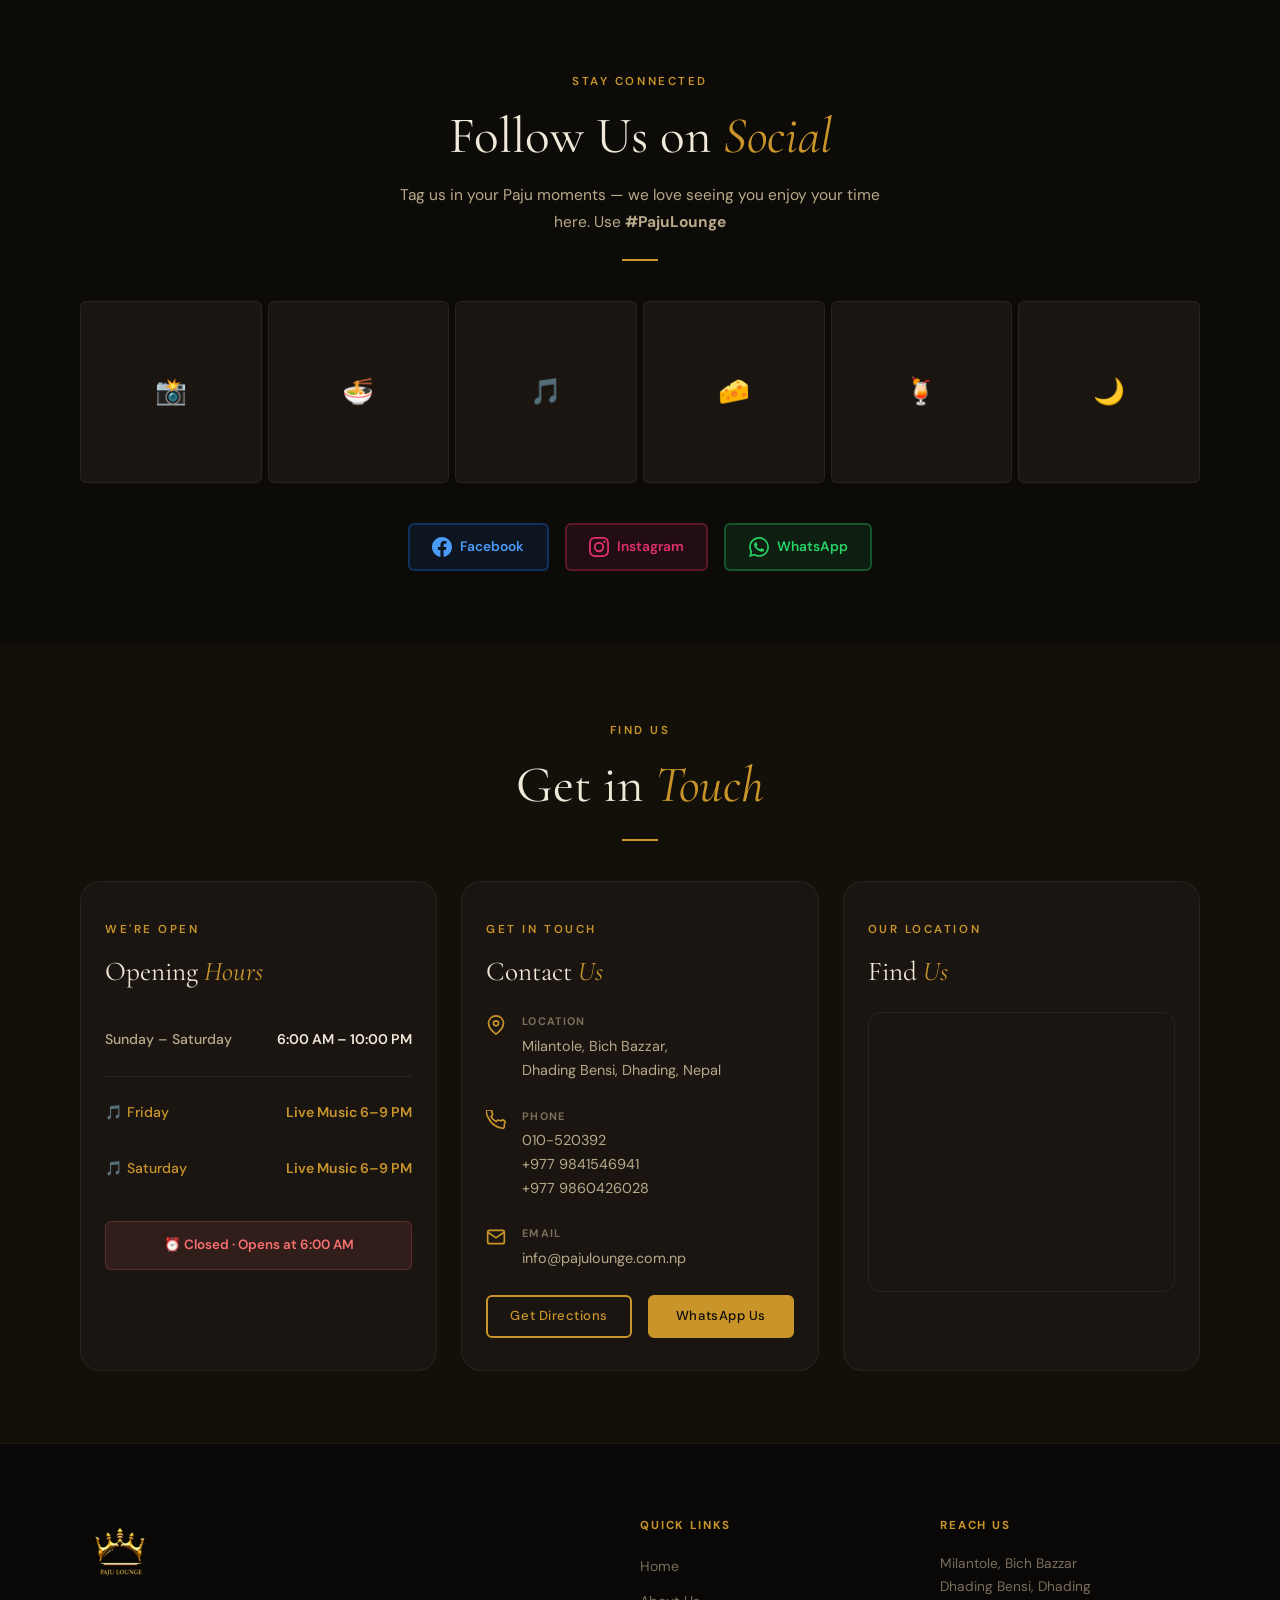
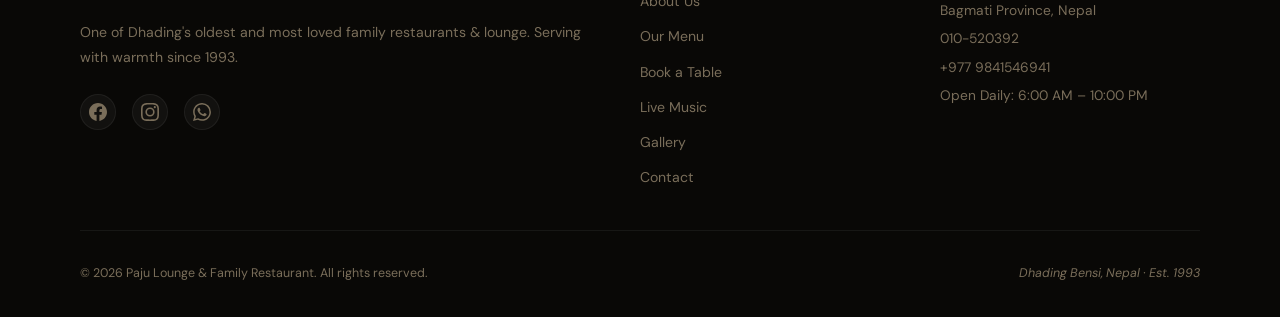
==== commit 94630980: "images" ====
--- a/index.html
+++ b/index.html
@@ -1002,7 +1002,12 @@
             <div class="gallery-caption"><span>Happy Guests</span></div>
           </div>
           <div class="gallery-item reveal-up anim-d4">
-            <div class="gallery-placeholder" aria-hidden="true"></div>
+            <img
+              src="./assets/images/GRILLEDCHICKEN.jpeg"
+              alt="Grilled Special"
+              class="gallery-img"
+              loading="lazy"
+            />
             <div class="gallery-caption"><span>Grilled Specials</span></div>
           </div>
         </div>
